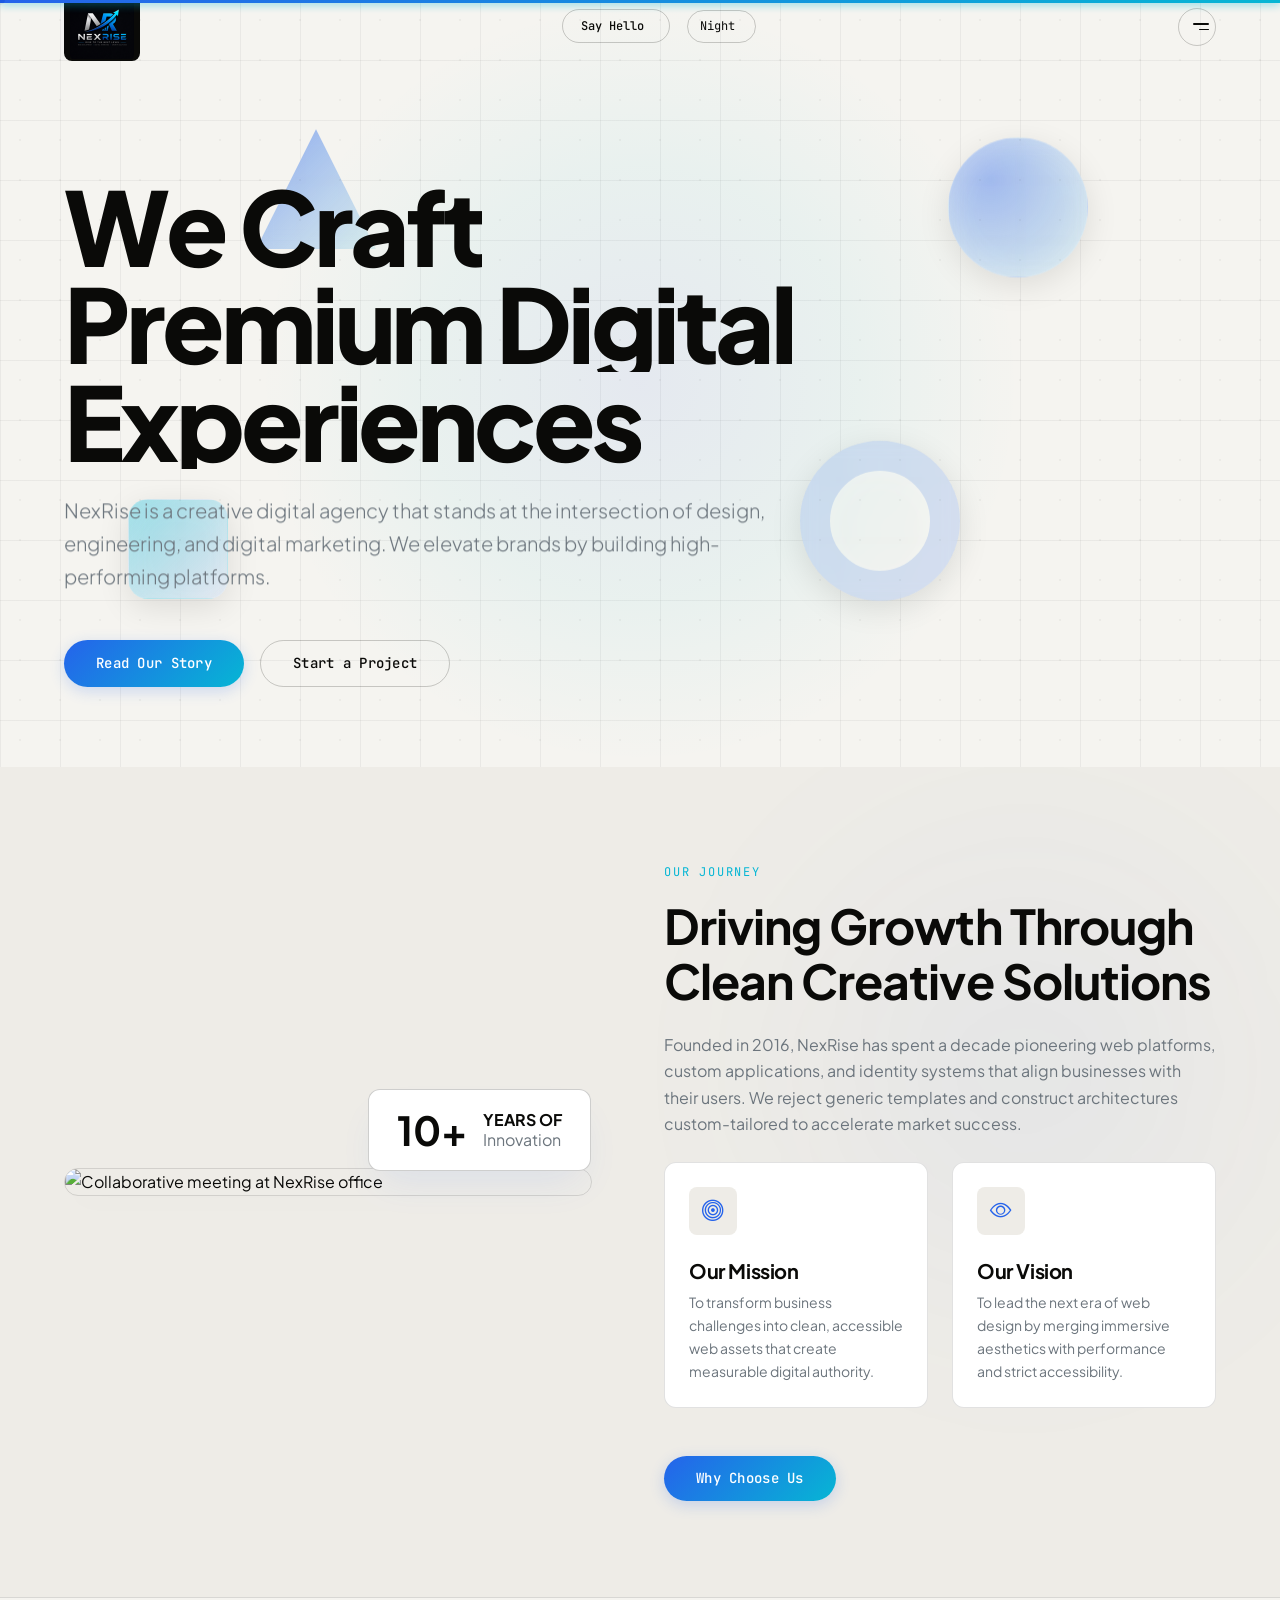
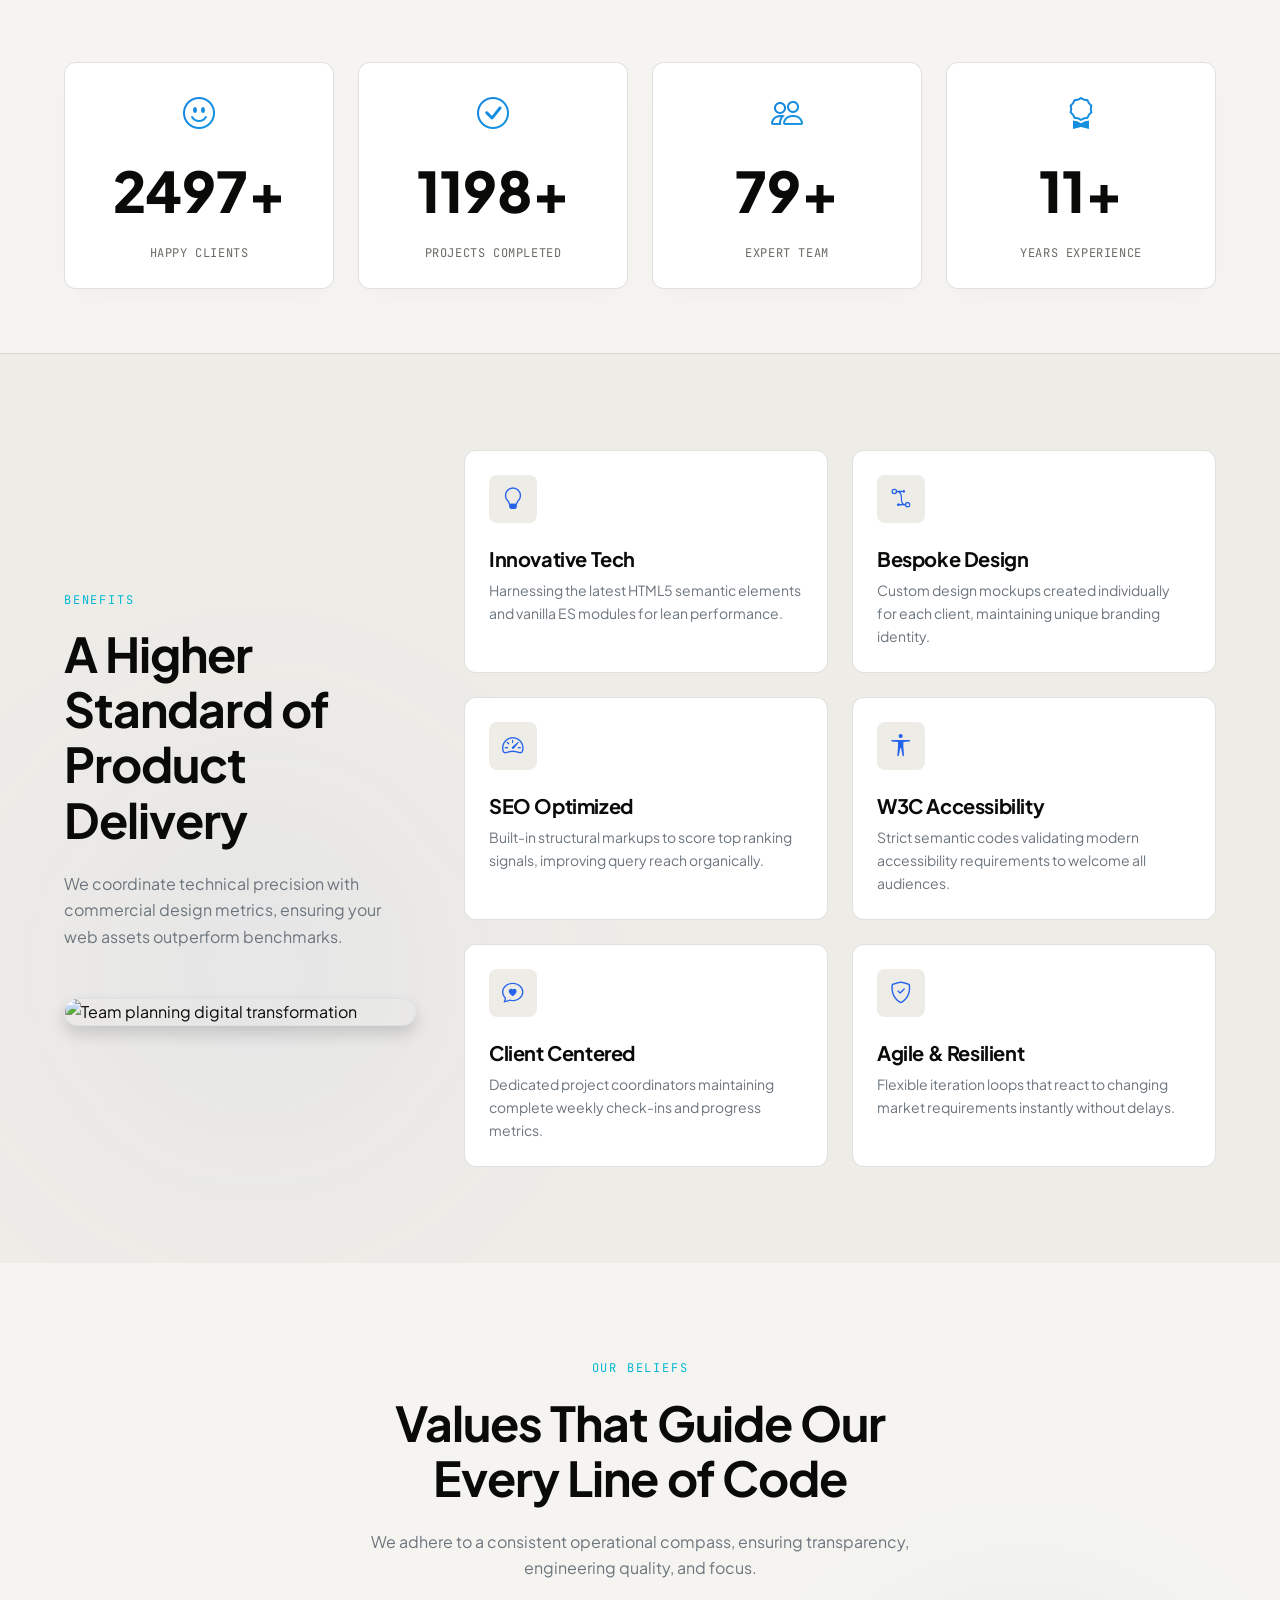
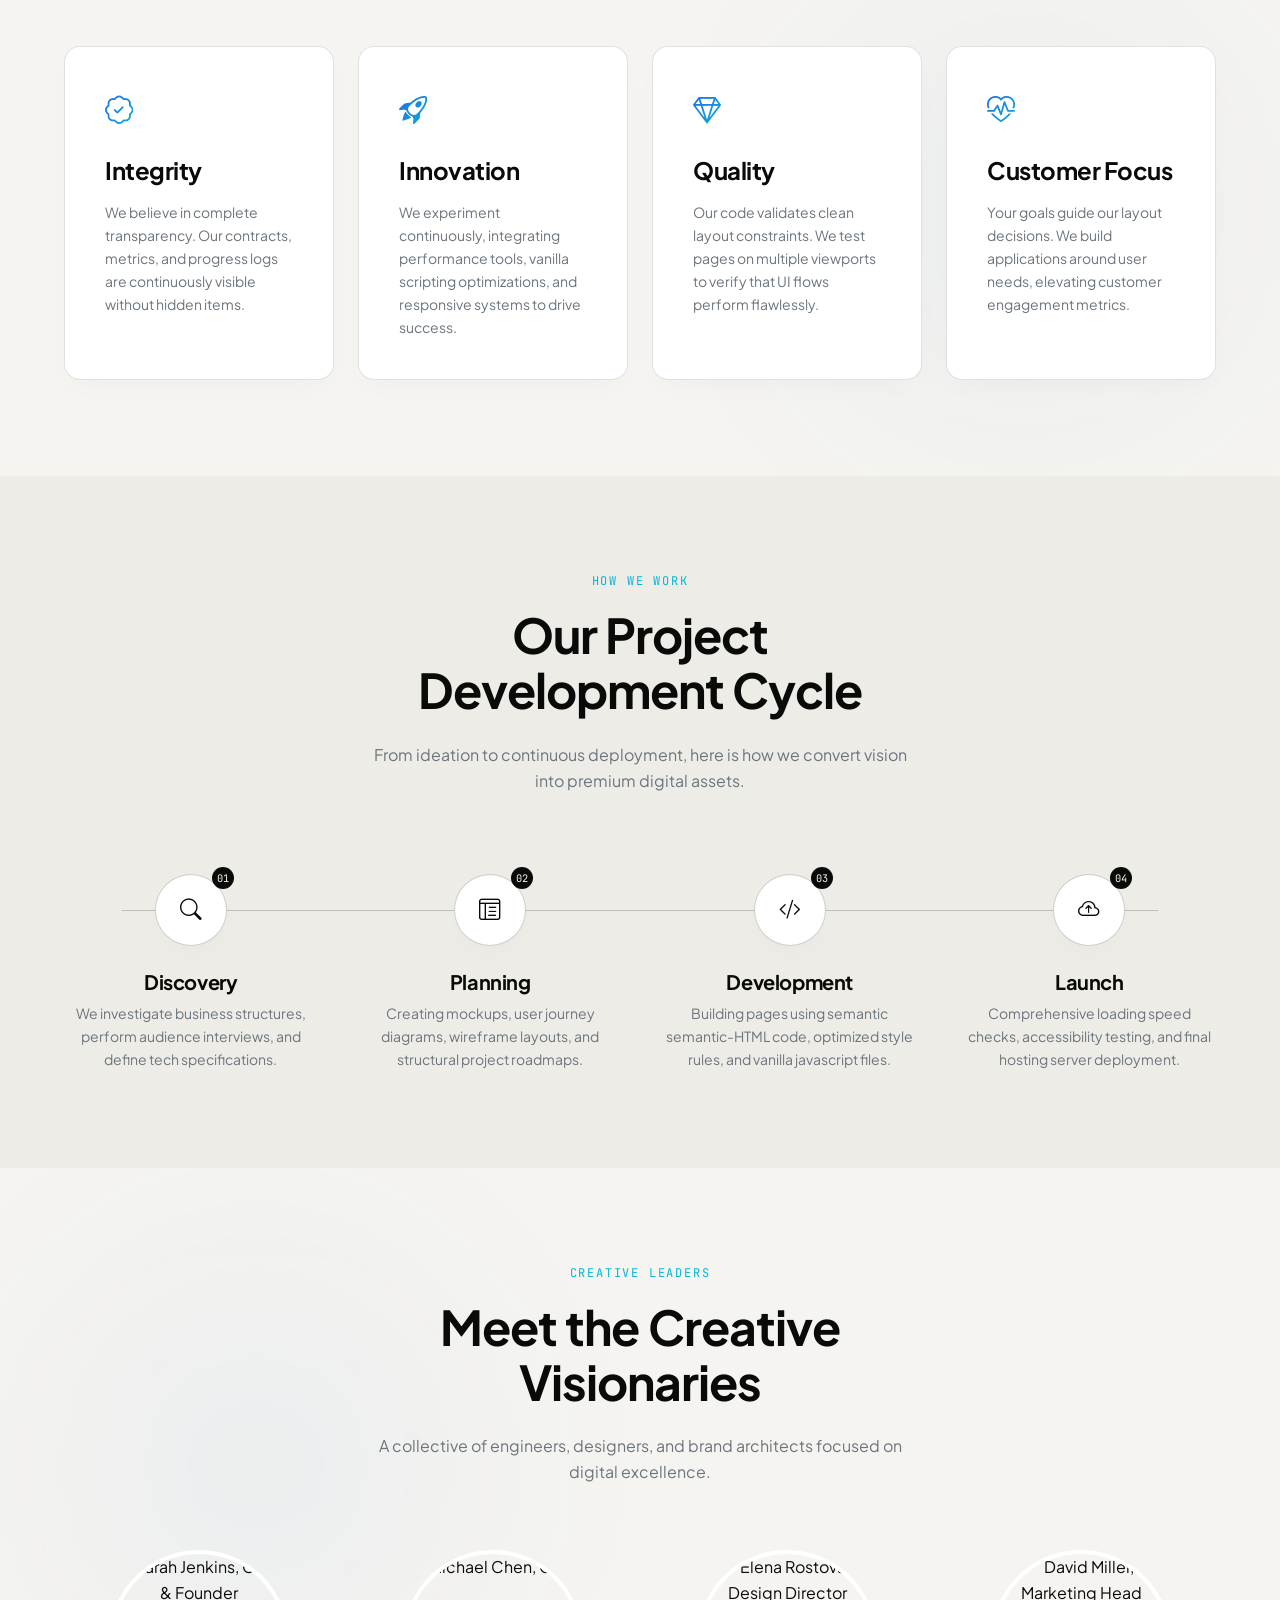
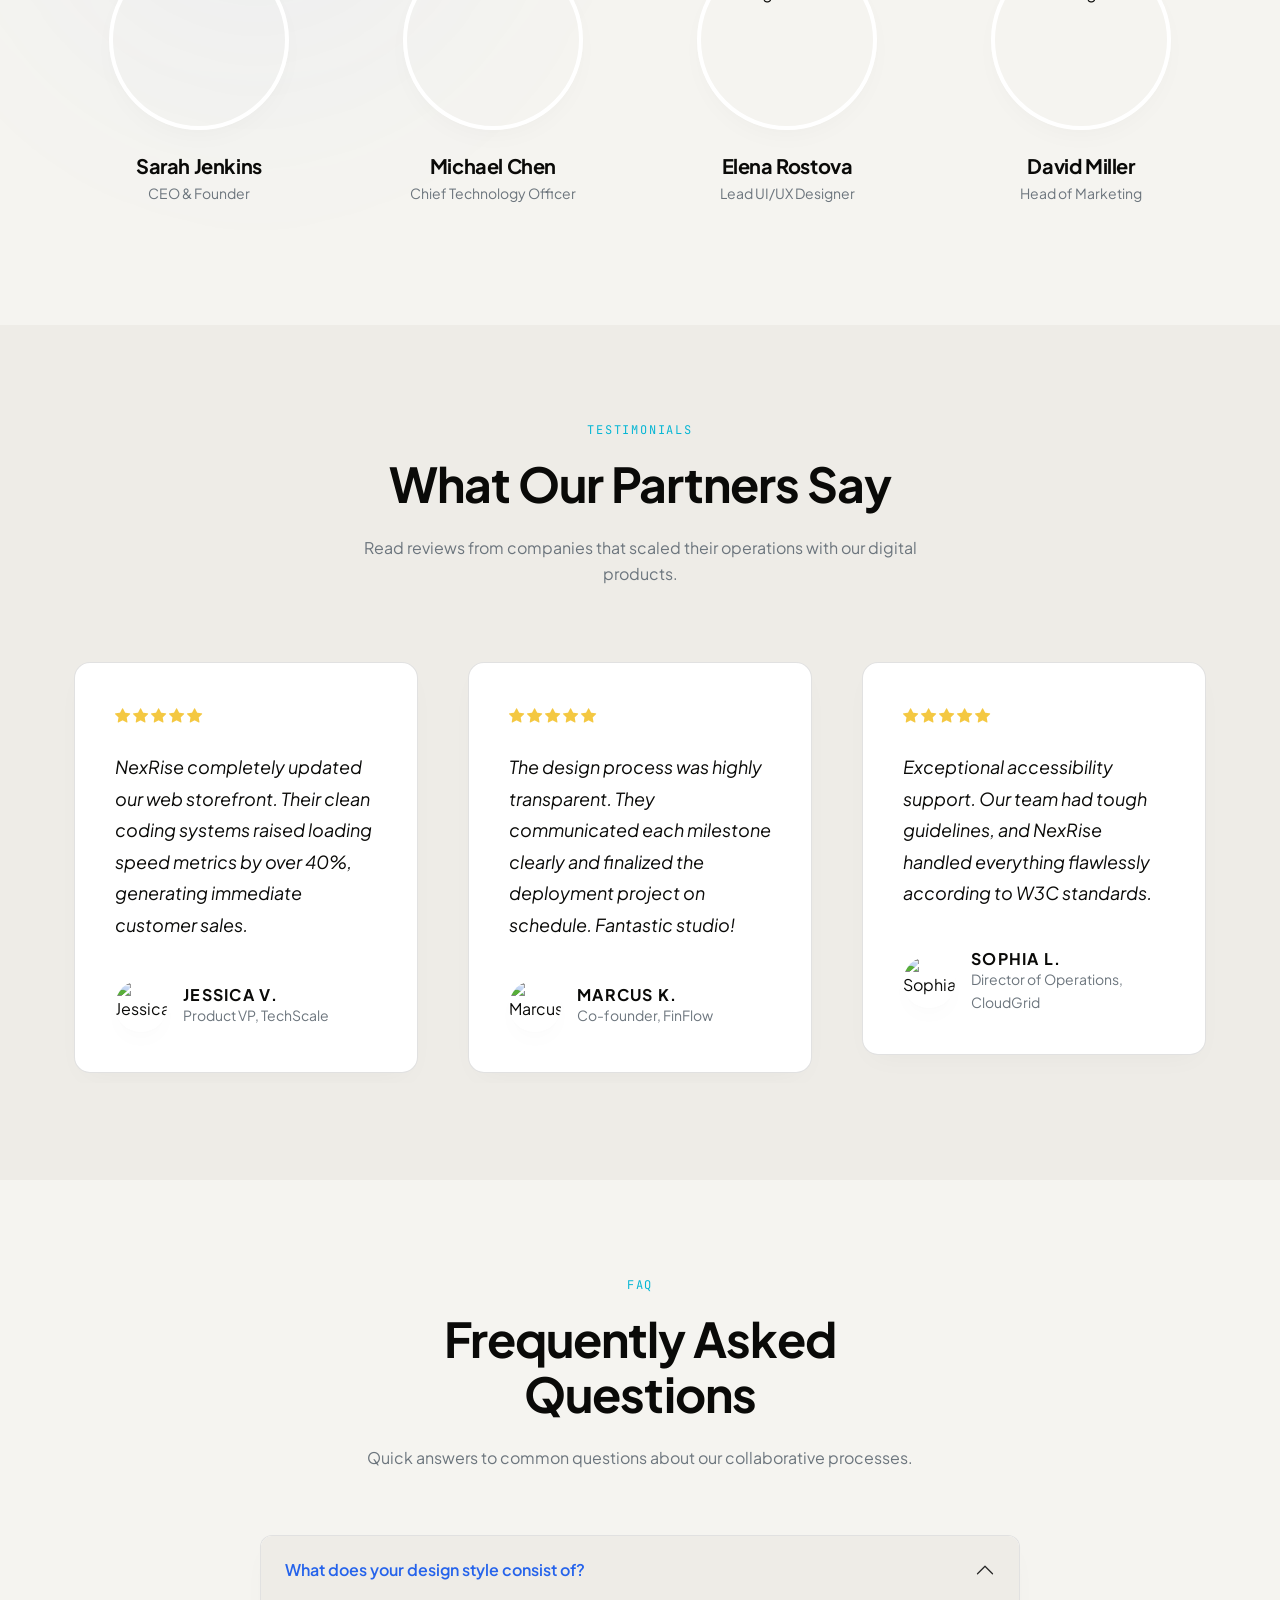
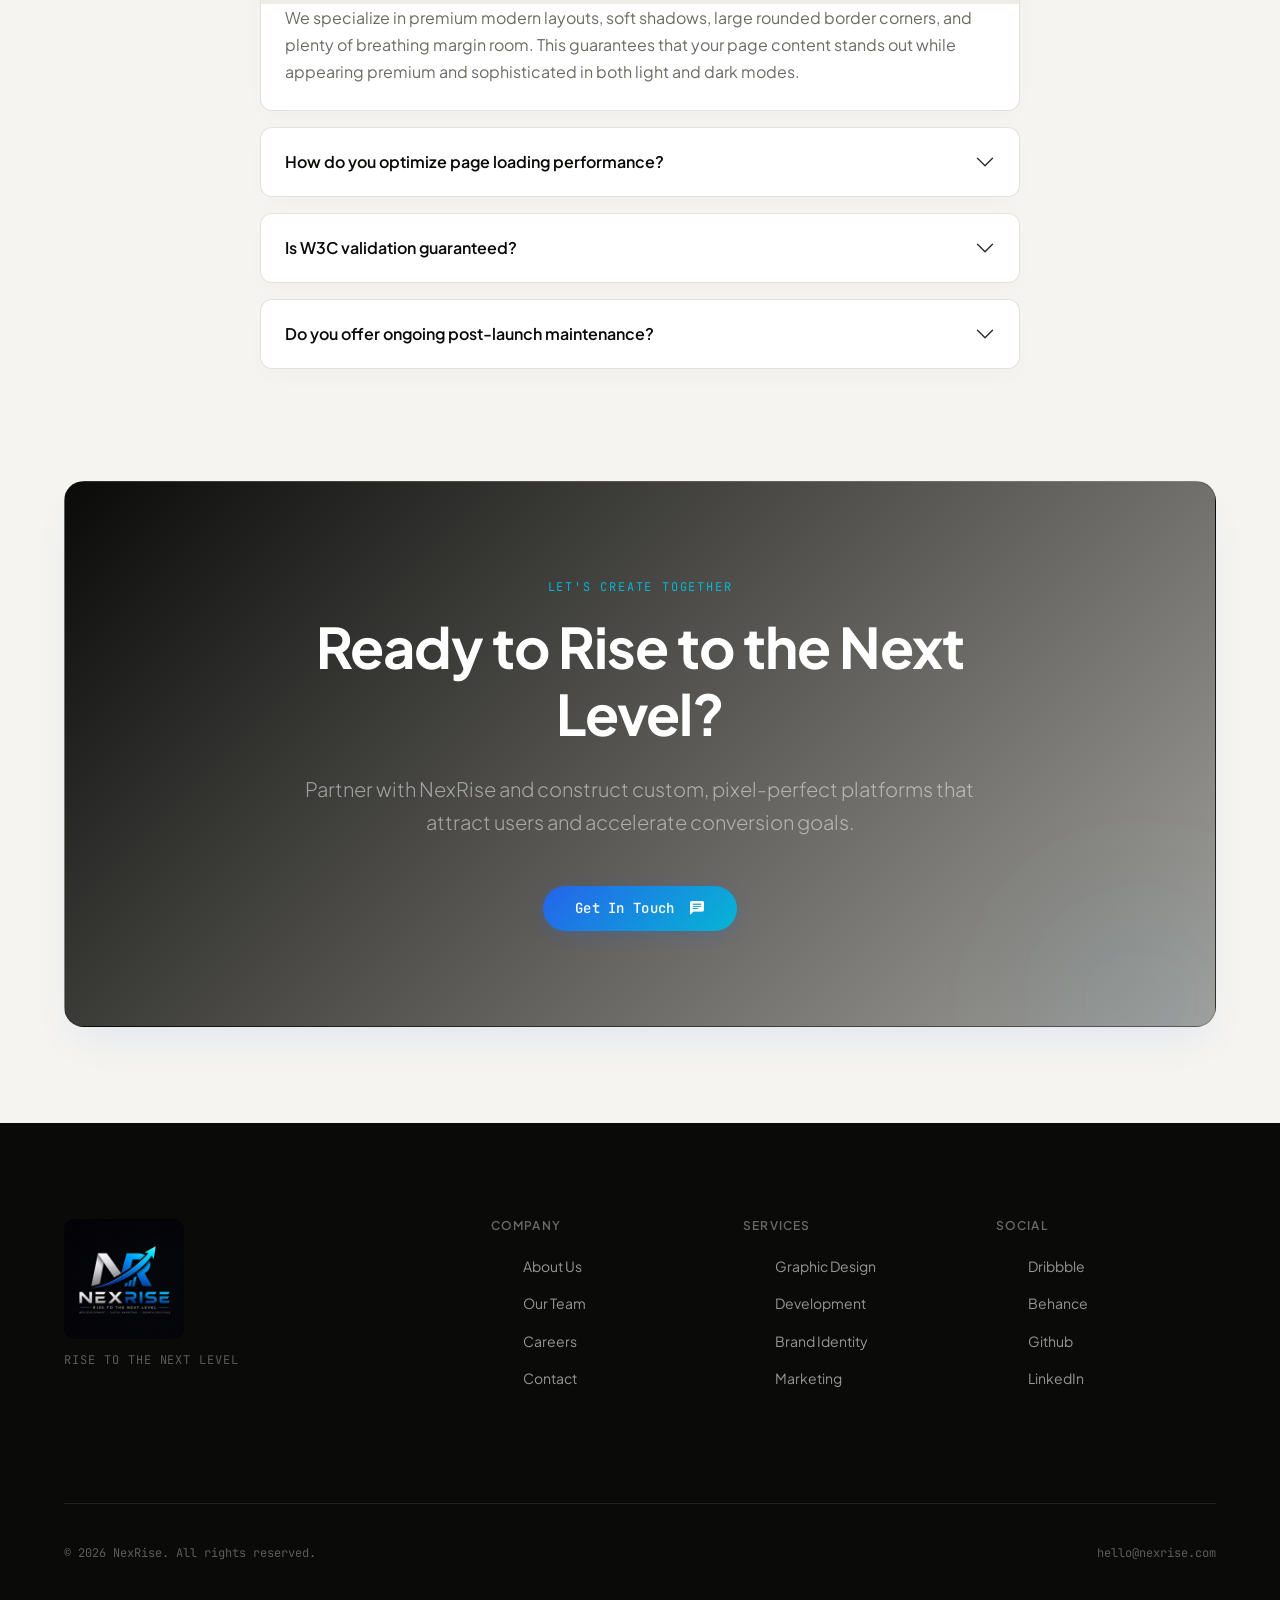
==== about.html @ f15f8eea "feat: enhance Home and About pages with premium parallax and scroll reveal animations" ====
<!DOCTYPE html>
<html lang="en" id="html-root">
<head>
  <meta charset="UTF-8" />
  <meta name="viewport" content="width=device-width, initial-scale=1.0" />
  <title>About Us — NexRise</title>
  <meta name="description" content="Discover our story, values, team members, and process of delivering premium digital agency solutions." />
  <meta name="keywords" content="digital agency, creative design, web development, about us, NexRise" />
  
  <!-- Fonts -->
  <link rel="preconnect" href="https://fonts.googleapis.com" />
  <link rel="preconnect" href="https://fonts.gstatic.com" crossorigin />
  <link href="https://fonts.googleapis.com/css2?family=Manrope:wght@300;400;500;600;700;800&family=JetBrains+Mono:wght@400;500&display=swap" rel="stylesheet" />
  
  <!-- Bootstrap 5 Grid & Accordion CSS (Bootstrap 5 Bundle) -->
  <link href="https://cdn.jsdelivr.net/npm/bootstrap@5.3.2/dist/css/bootstrap.min.css" rel="stylesheet" integrity="sha384-T3c6CoIi6uLrA9TneNEoa7RxnatzjcDSCmG1MXxSR1GAsXEV/Dwwykc2MPK8M2HN" crossorigin="anonymous">

  <!-- Icons (Phosphor Icons for Site Header/Footer, Bootstrap Icons for Sub-page elements) -->
  <link rel="stylesheet" href="https://cdn.jsdelivr.net/npm/@phosphor-icons/web@2.1.1/src/regular/style.css" />
  <link rel="stylesheet" href="https://cdn.jsdelivr.net/npm/bootstrap-icons@1.11.3/font/bootstrap-icons.min.css">

  <!-- AOS CSS -->
  <link href="https://unpkg.com/aos@2.3.1/dist/aos.css" rel="stylesheet">
  <!-- Swiper CSS -->
  <link rel="stylesheet" href="https://cdn.jsdelivr.net/npm/swiper@11/swiper-bundle.min.css">

  <!-- Main Root Stylesheet (For Header, Footer, Cursor, Navigation, Loader, Theme) -->
  <link rel="stylesheet" href="style.css?v=5" />
  <!-- About Us Custom Stylesheet (For Sub-page sections) -->
  <link rel="stylesheet" href="css/style.css" />
  <link rel="stylesheet" href="css/animations.css" />
</head>
<body data-theme="light">

  <!-- Premium Reusable Background Effects -->
  <div class="premium-bg-effects" aria-hidden="true">
    <div class="bg-glow bg-glow-1"></div>
    <div class="bg-glow bg-glow-2"></div>
    <div class="bg-grid-overlay"></div>
    <div class="bg-noise-overlay"></div>
    <div class="particles-container" id="particles-container"></div>
  </div>

  <!-- Scroll Progress Indicator -->
  <div class="scroll-progress-container">
    <div class="scroll-progress-bar" id="scroll-progress-bar"></div>
  </div>

  <!-- Custom Cursor (Exact matches index.html) -->
  <div id="cursor" class="cursor" aria-hidden="true">
    <div class="cursor__dot"></div>
    <span class="cursor__text"></span>
  </div>

  <!-- Page Loader (Exact matches index.html) -->
  <div id="page-loader" class="page-loader">
    <div class="loader__logo">
      <img src="logo.jpg" alt="NexRise" class="loader__logo-img" />
    </div>
    <div class="loader__bar"><div class="loader__progress"></div></div>
  </div>

  <!-- Header (Exact matches index.html, with logo link corrected to index.html) -->
  <header id="header" class="site-header">
    <div class="header__logo">
      <a href="index.html" class="logo-link">
        <img src="logo.jpg" alt="NexRise" class="header-logo-img" />
      </a>
    </div>
    <div class="header__controls">
      <a href="#contact-footer" class="btn btn-outline header__cta magnetic-btn">
        <span>Say Hello</span>
        <i class="ph ph-arrow-up-right"></i>
      </a>
      <button id="theme-toggle" class="theme-toggle" aria-label="Toggle dark mode" aria-pressed="false">
        <span class="theme-toggle__label">Night</span>
        <span class="theme-toggle__icon">
          <i class="ph ph-moon-stars"></i>
        </span>
      </button>
    </div>
    <button id="menu-toggle" class="hamburger" aria-label="Menu" aria-expanded="false">
      <span class="hamburger__line"></span>
      <span class="hamburger__line"></span>
    </button>
  </header>

  <!-- Full Screen Navigation -->
 <nav id="fullscreen-nav" class="fullscreen-nav" aria-hidden="true">
    <div class="nav-backdrop"></div>
    <div class="nav-overlay">
      <!-- Circular Close Button -->
      <button class="nav-close-btn" aria-label="Close menu"><i class="ph ph-x"></i></button>

      <div class="nav-content">
        <!-- Left column (70% width) -->
        <div class="nav-left">
          <div class="nav-left-header">
            <p class="nav-left-tagline">🚀 Rise to the Next Level</p>
            <p class="nav-left-services">Web Development | Digital Marketing | Growth Solutions</p>
          </div>
          
          <ul class="nav-menu" id="main-nav">
            <!-- Row 1: Home (Active Highlighted) -->
            <li class="nav-item nav-item--active">
              <a href="index.html" class="nav-item__header">
                <span class="nav-item__num">/ 01</span>
                <span class="nav-item__label">Home</span>
                <div class="nav-item__arrow"><i class="ph ph-arrow-right"></i></div>
              </a>
            </li>
            
            <!-- Row 2: About Us -->
            <li class="nav-item nav-item--link">
              <a href="about.html" class="nav-item__header">
                <span class="nav-item__num">/ 02</span>
                <span class="nav-item__label">About Us</span>
                <div class="nav-item__arrow"><i class="ph ph-arrow-right"></i></div>
              </a>
            </li>
            
            <!-- Row 3: Pages -->
            <!-- <li class="nav-item">
              <div class="nav-item__header">
                <span class="nav-item__num">/ 03</span>
                <span class="nav-item__label">Pages</span>
                <div class="nav-item__arrow"><i class="ph ph-arrow-right"></i></div>
              </div>
              <ul class="nav-submenu">
                <li><a href="about.html">About Us</a></li>
                <li><a href="#">Services</a></li>
                <li><a href="#">Our Team</a></li>
                <li><a href="#">Pricing</a></li>
                <li><a href="#">FAQ</a></li>
              </ul>
            </li> -->
             <li class="nav-item nav-item--link">
              <a href="services.html" class="nav-item__header">
                <span class="nav-item__num">/ 03</span>
                <span class="nav-item__label">Services</span>
                <div class="nav-item__arrow"><i class="ph ph-arrow-right"></i></div>
              </a>
            </li>
            <!-- Row 4: Insights -->
            <li class="nav-item">
              <div class="nav-item__header">
                <span class="nav-item__num">/ 04</span>
                <span class="nav-item__label">Insights</span>
                <div class="nav-item__arrow"><i class="ph ph-arrow-right"></i></div>
              </div>
              <ul class="nav-submenu">
                <li><a href="#">Blog Standard</a></li>
                <li><a href="#">Blog Creative</a></li>
                <li><a href="#">Single Post</a></li>
              </ul>
            </li>

            <!-- Row 5: Services -->
            <li class="nav-item nav-item--link">
              <a href="services.html" class="nav-item__header">
                <span class="nav-item__num">/ 05</span>
                <span class="nav-item__label">Services</span>
                <div class="nav-item__arrow"><i class="ph ph-arrow-right"></i></div>
              </a>
            </li>

            <!-- Row 6: Portfolio -->
            <li class="nav-item nav-item--link">
              <a href="#works" class="nav-item__header">
                <span class="nav-item__num">/ 06</span>
                <span class="nav-item__label">Portfolio</span>
                <div class="nav-item__arrow"><i class="ph ph-arrow-right"></i></div>
              </a>
            </li>

            <!-- Row 7: Contact -->
            <li class="nav-item nav-item--link">
              <a href="#contact" class="nav-item__header">
                <span class="nav-item__num">/ 07</span>
                <span class="nav-item__label">Contact</span>
                <div class="nav-item__arrow"><i class="ph ph-arrow-right"></i></div>
              </a>
            </li>
          </ul>
        </div>

        <!-- Right column (30% width) -->
        <div class="nav-right">
          <!-- Contact Card Premium -->
          <div class="contact-card-premium">
            <div class="contact-card-row">
              <div class="contact-card-icon"><i class="ph ph-envelope"></i></div>
              <div class="contact-card-info">
                <a href="mailto:hello@nexrise.com" class="contact-card-link">hello@nexrise.com</a>
                <p class="contact-card-sub">We reply within 24 hours</p>
              </div>
            </div>
            <div class="contact-card-row">
              <div class="contact-card-icon"><i class="ph ph-phone"></i></div>
              <div class="contact-card-info">
                <a href="tel:+12127089400" class="contact-card-link">+1 212-708-9400</a>
                <p class="contact-card-sub">Mon - Fri: 9AM - 6PM</p>
              </div>
            </div>
            <div class="contact-card-row">
              <div class="contact-card-icon"><i class="ph ph-map-pin"></i></div>
              <div class="contact-card-info">
                <span class="contact-card-text">11 West 53 Street,<br>New York, NY 10019<br>United States</span>
              </div>
            </div>
          </div>



          <!-- Follow Us icon row -->
          <div class="follow-us-section">
            <p class="follow-us-title">Follow Us</p>
            <div class="follow-us-icons">
              <a href="#" target="_blank" class="follow-icon" aria-label="Twitter"><i class="ph ph-twitter-logo"></i></a>
              <a href="#" target="_blank" class="follow-icon" aria-label="LinkedIn"><i class="ph ph-linkedin-logo"></i></a>
              <a href="#" target="_blank" class="follow-icon" aria-label="Instagram"><i class="ph ph-instagram-logo"></i></a>
              <a href="#" target="_blank" class="follow-icon" aria-label="Facebook"><i class="ph ph-facebook-logo"></i></a>
            </div>
          </div>

          <!-- Footer note -->
          <div class="nav-right-footer">
            <p>Made with <span>❤️</span> by <a href="index.html">NexRise</a></p>
          </div>
        </div>

      </div>
    </div>
  </nav>

  <main>
    <!-- Section 1: Hero Banner (Uses exact background design, patterns, glows, and 3D shapes from Home Page) -->
    <section class="hero-section" id="hero" style="min-height: 80vh;">
      <div class="hero__background">
        <div class="hero__bg-grid"></div>
        <div class="hero__glow"></div>
        
        <!-- Floating 3D Shapes (Same elements and classes as Home Page) -->
        <div class="shape-3d shape-sphere" data-speed="0.2"></div>
        <div class="shape-3d shape-torus" data-speed="-0.15"></div>
        <div class="shape-3d shape-cube" data-speed="0.3"></div>
        <div class="shape-3d shape-pyramid" data-speed="-0.25"></div>
      </div>

      <!-- Hero Content Container -->
      <div class="container position-relative" style="z-index: 3; padding-top: calc(var(--header-h) + 5rem); padding-bottom: 5rem;">
        <div class="row">
          <div class="col-lg-8 text-start">
            <!-- Breadcrumbs -->
            <nav aria-label="breadcrumb" class="about-breadcrumb premium-reveal">
              <ol class="about-breadcrumb-list">
                <li><a href="index.html">Home</a></li>
                <li class="active">About Us</li>
              </ol>
            </nav>
            <!-- Large Headings with scroll reveal -->
            <h1 class="hero__title mb-4 reveal-text" id="hero-title">
              We Craft Premium<br>
              <span class="hero__title-accent">Digital Experiences</span>
            </h1>
            <p class="lead mb-5 fs-5 text-secondary premium-reveal delay-1">
              NexRise is a creative digital agency that stands at the intersection of design, engineering, and digital marketing. We elevate brands by building high-performing platforms.
            </p>
            <div class="d-flex flex-wrap gap-3 premium-reveal delay-2">
              <a href="#story" class="about-btn about-btn-primary magnetic-btn">Read Our Story</a>
              <a href="#cta" class="about-btn about-btn-outline magnetic-btn">Start a Project</a>
            </div>
          </div>
        </div>
      </div>
    </section>

    <!-- Section 2: Company Story (Alternating BG - Accent) -->
    <section id="story" class="about-page-section about-page-section-accent" aria-label="Company Story">
      <!-- Background Orb decoration from home page style -->
      <div class="section-bg-wrapper">
        <div class="section-bg-orb" style="top: -10%; right: -10%;"></div>
      </div>
      
      <div class="container" style="position: relative; z-index: 1;">
        <div class="row align-items-center g-5">
          <!-- Image Column -->
          <div class="col-lg-6">
            <div class="story-badge-wrap pe-lg-4 premium-reveal">
              <img src="https://images.unsplash.com/photo-1522071820081-009f0129c71c?auto=format&fit=crop&w=800&q=80" alt="Collaborative meeting at NexRise office" class="story-badge-image">
              <div class="story-badge-xp d-flex align-items-center gap-3">
                <span class="fs-1 fw-bold text-gradient lh-1">10+</span>
                <div class="lh-sm">
                  <span class="d-block fw-bold text-uppercase fs-xs">Years Of</span>
                  <span class="d-block text-secondary fs-xs">Innovation</span>
                </div>
              </div>
            </div>
          </div>
          <!-- Text Column -->
          <div class="col-lg-6">
            <span class="about-subtitle">Our Journey</span>
            <h2 class="about-title display-5 premium-reveal">Driving Growth Through Clean Creative Solutions</h2>
            <p class="text-secondary mb-4 premium-reveal delay-1">
              Founded in 2016, NexRise has spent a decade pioneering web platforms, custom applications, and identity systems that align businesses with their users. We reject generic templates and construct architectures custom-tailored to accelerate market success.
            </p>
            
            <div class="row g-4 mb-5 premium-reveal delay-2">
              <div class="col-sm-6">
                <div class="value-tab-card">
                  <div class="features-grid-icon"><i class="bi bi-bullseye"></i></div>
                  <h3 class="h5 fw-bold mb-2">Our Mission</h3>
                  <p class="small text-secondary mb-0">To transform business challenges into clean, accessible web assets that create measurable digital authority.</p>
                </div>
              </div>
              <div class="col-sm-6">
                <div class="value-tab-card">
                  <div class="features-grid-icon"><i class="bi bi-eye"></i></div>
                  <h3 class="h5 fw-bold mb-2">Our Vision</h3>
                  <p class="small text-secondary mb-0">To lead the next era of web design by merging immersive aesthetics with performance and strict accessibility.</p>
                </div>
              </div>
            </div>

            <div class="premium-reveal delay-2">
              <a href="#why-choose-us" class="about-btn about-btn-primary magnetic-btn">Why Choose Us</a>
            </div>
          </div>
        </div>
      </div>
    </section>

    <!-- Section 3: Statistics Section (Alternating BG - Light) -->
    <section id="statistics" class="stats-about-section about-page-section-light" aria-label="Success Statistics">
      <div class="container">
        <div class="row g-4">
          <!-- Stat 1 -->
          <div class="col-6 col-lg-3">
            <div class="stat-about-card premium-reveal">
              <div class="gradient-text fs-2 mb-2"><i class="bi bi-emoji-smile"></i></div>
              <div class="stat-about-number text-gradient">
                <span class="counter" data-target="2500">0</span><span>+</span>
              </div>
              <p class="stat-about-label">Happy Clients</p>
            </div>
          </div>
          <!-- Stat 2 -->
          <div class="col-6 col-lg-3">
            <div class="stat-about-card premium-reveal delay-1">
              <div class="gradient-text fs-2 mb-2"><i class="bi bi-check-circle"></i></div>
              <div class="stat-about-number text-gradient">
                <span class="counter" data-target="1200">0</span><span>+</span>
              </div>
              <p class="stat-about-label">Projects Completed</p>
            </div>
          </div>
          <!-- Stat 3 -->
          <div class="col-6 col-lg-3">
            <div class="stat-about-card premium-reveal delay-2">
              <div class="gradient-text fs-2 mb-2"><i class="bi bi-people"></i></div>
              <div class="stat-about-number text-gradient">
                <span class="counter" data-target="80">0</span><span>+</span>
              </div>
              <p class="stat-about-label">Expert Team</p>
            </div>
          </div>
          <!-- Stat 4 -->
          <div class="col-6 col-lg-3">
            <div class="stat-about-card premium-reveal delay-3">
              <div class="gradient-text fs-2 mb-2"><i class="bi bi-award"></i></div>
              <div class="stat-about-number text-gradient">
                <span class="counter" data-target="12">0</span><span>+</span>
              </div>
              <p class="stat-about-label">Years Experience</p>
            </div>
          </div>
        </div>
      </div>
    </section>

    <!-- Section 4: Why Choose Us (Alternating BG - Accent) -->
    <section id="why-choose-us" class="about-page-section about-page-section-accent" aria-label="Benefits of partnering with us">
      <!-- Background Orb decoration from home page style -->
      <div class="section-bg-wrapper">
        <div class="section-bg-orb" style="bottom: -10%; left: -10%;"></div>
      </div>

      <div class="container" style="position: relative; z-index: 1;">
        <div class="row align-items-center g-5">
          <!-- Left side Content -->
          <div class="col-lg-5 col-xl-4">
            <span class="about-subtitle">Benefits</span>
            <h2 class="about-title display-5 premium-reveal">A Higher Standard of Product Delivery</h2>
            <p class="text-secondary mb-5 premium-reveal delay-1">
              We coordinate technical precision with commercial design metrics, ensuring your web assets outperform benchmarks.
            </p>
            <div class="premium-reveal delay-2">
              <img src="https://images.unsplash.com/photo-1552664730-d307ca884978?auto=format&fit=crop&w=800&q=80" alt="Team planning digital transformation" class="img-fluid rounded-4 border border-1 border-white-50 shadow">
            </div>
          </div>
          <!-- Right side 6 cards grid -->
          <div class="col-lg-7 col-xl-8">
            <div class="row g-4">
              <!-- Card 1 -->
              <div class="col-md-6">
                <div class="features-grid-card premium-reveal">
                  <div class="features-grid-icon"><i class="bi bi-lightbulb"></i></div>
                  <h3 class="h5 fw-bold mb-2">Innovative Tech</h3>
                  <p class="small text-secondary mb-0">Harnessing the latest HTML5 semantic elements and vanilla ES modules for lean performance.</p>
                </div>
              </div>
              <!-- Card 2 -->
              <div class="col-md-6">
                <div class="features-grid-card premium-reveal delay-1">
                  <div class="features-grid-icon"><i class="bi bi-bezier2"></i></div>
                  <h3 class="h5 fw-bold mb-2">Bespoke Design</h3>
                  <p class="small text-secondary mb-0">Custom design mockups created individually for each client, maintaining unique branding identity.</p>
                </div>
              </div>
              <!-- Card 3 -->
              <div class="col-md-6">
                <div class="features-grid-card premium-reveal">
                  <div class="features-grid-icon"><i class="bi bi-speedometer2"></i></div>
                  <h3 class="h5 fw-bold mb-2">SEO Optimized</h3>
                  <p class="small text-secondary mb-0">Built-in structural markups to score top ranking signals, improving query reach organically.</p>
                </div>
              </div>
              <!-- Card 4 -->
              <div class="col-md-6">
                <div class="features-grid-card premium-reveal delay-1">
                  <div class="features-grid-icon"><i class="bi bi-universal-access"></i></div>
                  <h3 class="h5 fw-bold mb-2">W3C Accessibility</h3>
                  <p class="small text-secondary mb-0">Strict semantic codes validating modern accessibility requirements to welcome all audiences.</p>
                </div>
              </div>
              <!-- Card 5 -->
              <div class="col-md-6">
                <div class="features-grid-card premium-reveal">
                  <div class="features-grid-icon"><i class="bi bi-chat-heart"></i></div>
                  <h3 class="h5 fw-bold mb-2">Client Centered</h3>
                  <p class="small text-secondary mb-0">Dedicated project coordinators maintaining complete weekly check-ins and progress metrics.</p>
                </div>
              </div>
              <!-- Card 6 -->
              <div class="col-md-6">
                <div class="features-grid-card premium-reveal delay-1">
                  <div class="features-grid-icon"><i class="bi bi-shield-check"></i></div>
                  <h3 class="h5 fw-bold mb-2">Agile & Resilient</h3>
                  <p class="small text-secondary mb-0">Flexible iteration loops that react to changing market requirements instantly without delays.</p>
                </div>
              </div>
            </div>
          </div>
        </div>
      </div>
    </section>

    <!-- Section 5: Company Values (Alternating BG - Light) -->
    <section id="values" class="about-page-section about-page-section-light" aria-label="Core Values">
      <!-- Background Orb decoration from home page style -->
      <div class="section-bg-wrapper">
        <div class="section-bg-orb" style="top: 20%; right: -10%;"></div>
      </div>

      <div class="container" style="position: relative; z-index: 1;">
        <!-- Section Header -->
        <div class="row justify-content-center text-center mb-5">
          <div class="col-lg-6">
            <span class="about-subtitle">Our Beliefs</span>
            <h2 class="about-title display-5 premium-reveal">Values That Guide Our Every Line of Code</h2>
            <p class="text-secondary mt-3 premium-reveal delay-1">We adhere to a consistent operational compass, ensuring transparency, engineering quality, and focus.</p>
          </div>
        </div>

        <div class="row g-4">
          <!-- Card 1: Integrity -->
          <div class="col-md-6 col-lg-3">
            <div class="values-card premium-reveal">
              <div class="values-icon"><i class="bi bi-patch-check"></i></div>
              <h3 class="h4 fw-bold mb-3">Integrity</h3>
              <p class="text-secondary small mb-0">
                We believe in complete transparency. Our contracts, metrics, and progress logs are continuously visible without hidden items.
              </p>
            </div>
          </div>
          <!-- Card 2: Innovation -->
          <div class="col-md-6 col-lg-3">
            <div class="values-card premium-reveal delay-1">
              <div class="values-icon"><i class="bi bi-rocket-takeoff"></i></div>
              <h3 class="h4 fw-bold mb-3">Innovation</h3>
              <p class="text-secondary small mb-0">
                We experiment continuously, integrating performance tools, vanilla scripting optimizations, and responsive systems to drive success.
              </p>
            </div>
          </div>
          <!-- Card 3: Quality -->
          <div class="col-md-6 col-lg-3">
            <div class="values-card premium-reveal delay-2">
              <div class="values-icon"><i class="bi bi-gem"></i></div>
              <h3 class="h4 fw-bold mb-3">Quality</h3>
              <p class="text-secondary small mb-0">
                Our code validates clean layout constraints. We test pages on multiple viewports to verify that UI flows perform flawlessly.
              </p>
            </div>
          </div>
          <!-- Card 4: Customer Focus -->
          <div class="col-md-6 col-lg-3">
            <div class="values-card premium-reveal delay-3">
              <div class="values-icon"><i class="bi bi-heart-pulse"></i></div>
              <h3 class="h4 fw-bold mb-3">Customer Focus</h3>
              <p class="text-secondary small mb-0">
                Your goals guide our layout decisions. We build applications around user needs, elevating customer engagement metrics.
              </p>
            </div>
          </div>
        </div>
      </div>
    </section>

    <!-- Section 6: Our Process (Alternating BG - Accent) -->
    <section id="process" class="about-page-section about-page-section-accent" aria-label="Development Process">
      <div class="container">
        <!-- Section Header -->
        <div class="row justify-content-center text-center mb-5">
          <div class="col-lg-6">
            <span class="about-subtitle">How We Work</span>
            <h2 class="about-title display-5 premium-reveal">Our Project Development Cycle</h2>
            <p class="text-secondary mt-3 premium-reveal delay-1">From ideation to continuous deployment, here is how we convert vision into premium digital assets.</p>
          </div>
        </div>

        <!-- Horizontal Timeline -->
        <div class="about-timeline premium-reveal delay-2">
          <!-- Step 1 -->
          <div class="about-timeline-step">
            <div class="about-timeline-circle">
              <i class="bi bi-search"></i>
              <span class="about-timeline-num">01</span>
            </div>
            <h3 class="h5 fw-bold mb-2">Discovery</h3>
            <p class="small text-secondary mb-0">We investigate business structures, perform audience interviews, and define tech specifications.</p>
          </div>
          <!-- Step 2 -->
          <div class="about-timeline-step">
            <div class="about-timeline-circle">
              <i class="bi bi-layout-text-window-reverse"></i>
              <span class="about-timeline-num">02</span>
            </div>
            <h3 class="h5 fw-bold mb-2">Planning</h3>
            <p class="small text-secondary mb-0">Creating mockups, user journey diagrams, wireframe layouts, and structural project roadmaps.</p>
          </div>
          <!-- Step 3 -->
          <div class="about-timeline-step">
            <div class="about-timeline-circle">
              <i class="bi bi-code-slash"></i>
              <span class="about-timeline-num">03</span>
            </div>
            <h3 class="h5 fw-bold mb-2">Development</h3>
            <p class="small text-secondary mb-0">Building pages using semantic semantic-HTML code, optimized style rules, and vanilla javascript files.</p>
          </div>
          <!-- Step 4 -->
          <div class="about-timeline-step">
            <div class="about-timeline-circle">
              <i class="bi bi-cloud-arrow-up"></i>
              <span class="about-timeline-num">04</span>
            </div>
            <h3 class="h5 fw-bold mb-2">Launch</h3>
            <p class="small text-secondary mb-0">Comprehensive loading speed checks, accessibility testing, and final hosting server deployment.</p>
          </div>
        </div>
      </div>
    </section>

    <!-- Section 7: Team Section (Alternating BG - Light) -->
    <section id="team" class="about-page-section about-page-section-light" aria-label="Our Team">
      <!-- Background Orb decoration from home page style -->
      <div class="section-bg-wrapper">
        <div class="section-bg-orb" style="bottom: 10%; left: -10%;"></div>
      </div>

      <div class="container" style="position: relative; z-index: 1;">
        <!-- Section Header -->
        <div class="row justify-content-center text-center mb-5">
          <div class="col-lg-6">
            <span class="about-subtitle">Creative Leaders</span>
            <h2 class="about-title display-5 premium-reveal">Meet the Creative Visionaries</h2>
            <p class="text-secondary mt-3 premium-reveal delay-1">A collective of engineers, designers, and brand architects focused on digital excellence.</p>
          </div>
        </div>

        <div class="row g-4">
          <!-- Member 1 -->
          <div class="col-sm-6 col-lg-3">
            <div class="team-grid-card premium-reveal">
              <div class="team-avatar-box">
                <img src="https://images.unsplash.com/photo-1573496359142-b8d87734a5a2?auto=format&fit=crop&w=400&h=400&q=80" alt="Sarah Jenkins, CEO & Founder" class="team-avatar-img">
                <div class="team-avatar-overlay">
                  <div class="team-social-links">
                    <a href="https://linkedin.com" target="_blank" aria-label="Sarah Jenkins Linkedin" class="team-social-btn"><i class="bi bi-linkedin"></i></a>
                    <a href="https://twitter.com" target="_blank" aria-label="Sarah Jenkins Twitter" class="team-social-btn"><i class="bi bi-twitter-x"></i></a>
                  </div>
                </div>
              </div>
              <h3 class="h5 fw-bold mb-1">Sarah Jenkins</h3>
              <p class="small text-secondary uppercase font-mono tracking-wider">CEO & Founder</p>
            </div>
          </div>
          <!-- Member 2 -->
          <div class="col-sm-6 col-lg-3">
            <div class="team-grid-card premium-reveal delay-1">
              <div class="team-avatar-box">
                <img src="https://images.unsplash.com/photo-1519085360753-af0119f7cbe7?auto=format&fit=crop&w=400&h=400&q=80" alt="Michael Chen, CTO" class="team-avatar-img">
                <div class="team-avatar-overlay">
                  <div class="team-social-links">
                    <a href="https://linkedin.com" target="_blank" aria-label="Michael Chen Linkedin" class="team-social-btn"><i class="bi bi-linkedin"></i></a>
                    <a href="https://github.com" target="_blank" aria-label="Michael Chen Github" class="team-social-btn"><i class="bi bi-github"></i></a>
                  </div>
                </div>
              </div>
              <h3 class="h5 fw-bold mb-1">Michael Chen</h3>
              <p class="small text-secondary uppercase font-mono tracking-wider">Chief Technology Officer</p>
            </div>
          </div>
          <!-- Member 3 -->
          <div class="col-sm-6 col-lg-3">
            <div class="team-grid-card premium-reveal delay-2">
              <div class="team-avatar-box">
                <img src="https://images.unsplash.com/photo-1580489944761-15a19d654956?auto=format&fit=crop&w=400&h=400&q=80" alt="Elena Rostova, Design Director" class="team-avatar-img">
                <div class="team-avatar-overlay">
                  <div class="team-social-links">
                    <a href="https://linkedin.com" target="_blank" aria-label="Elena Rostova Linkedin" class="team-social-btn"><i class="bi bi-linkedin"></i></a>
                    <a href="https://dribbble.com" target="_blank" aria-label="Elena Rostova Dribbble" class="team-social-btn"><i class="bi bi-dribbble"></i></a>
                  </div>
                </div>
              </div>
              <h3 class="h5 fw-bold mb-1">Elena Rostova</h3>
              <p class="small text-secondary uppercase font-mono tracking-wider">Lead UI/UX Designer</p>
            </div>
          </div>
          <!-- Member 4 -->
          <div class="col-sm-6 col-lg-3">
            <div class="team-grid-card premium-reveal delay-3">
              <div class="team-avatar-box">
                <img src="https://images.unsplash.com/photo-1507003211169-0a1dd7228f2d?auto=format&fit=crop&w=400&h=400&q=80" alt="David Miller, Marketing Head" class="team-avatar-img">
                <div class="team-avatar-overlay">
                  <div class="team-social-links">
                    <a href="https://linkedin.com" target="_blank" aria-label="David Miller Linkedin" class="team-social-btn"><i class="bi bi-linkedin"></i></a>
                    <a href="https://instagram.com" target="_blank" aria-label="David Miller Instagram" class="team-social-btn"><i class="bi bi-instagram"></i></a>
                  </div>
                </div>
              </div>
              <h3 class="h5 fw-bold mb-1">David Miller</h3>
              <p class="small text-secondary uppercase font-mono tracking-wider">Head of Marketing</p>
            </div>
          </div>
        </div>
      </div>
    </section>

    <!-- Section 8: Testimonials (Alternating BG - Accent) -->
    <section id="testimonials" class="about-page-section about-page-section-accent" aria-label="Testimonials">
      <div class="container">
        <!-- Section Header -->
        <div class="row justify-content-center text-center mb-5">
          <div class="col-lg-6">
            <span class="about-subtitle">Testimonials</span>
            <h2 class="about-title display-5 premium-reveal">What Our Partners Say</h2>
            <p class="text-secondary mt-3 premium-reveal delay-1">Read reviews from companies that scaled their operations with our digital products.</p>
          </div>
        </div>

        <!-- Slider container -->
        <div class="swiper testimonials-slider premium-reveal delay-2">
          <div class="swiper-wrapper">
            <!-- Slide 1 -->
            <div class="swiper-slide">
              <div class="testimonials-about-card">
                <div class="rating-stars-list">
                  <i class="bi bi-star-fill"></i>
                  <i class="bi bi-star-fill"></i>
                  <i class="bi bi-star-fill"></i>
                  <i class="bi bi-star-fill"></i>
                  <i class="bi bi-star-fill"></i>
                </div>
                <p class="testimonial-about-quote">
                  NexRise completely updated our web storefront. Their clean coding systems raised loading speed metrics by over 40%, generating immediate customer sales.
                </p>
                <div class="testimonial-about-author">
                  <img src="https://images.unsplash.com/photo-1534528741775-53994a69daeb?auto=format&fit=crop&w=200&h=200&q=80" alt="Jessica V. avatar" class="testimonial-author-avatar">
                  <div>
                    <h4 class="h6 fw-bold mb-0">Jessica V.</h4>
                    <p class="small text-secondary mb-0">Product VP, TechScale</p>
                  </div>
                </div>
              </div>
            </div>
            <!-- Slide 2 -->
            <div class="swiper-slide">
              <div class="testimonials-about-card">
                <div class="rating-stars-list">
                  <i class="bi bi-star-fill"></i>
                  <i class="bi bi-star-fill"></i>
                  <i class="bi bi-star-fill"></i>
                  <i class="bi bi-star-fill"></i>
                  <i class="bi bi-star-fill"></i>
                </div>
                <p class="testimonial-about-quote">
                  The design process was highly transparent. They communicated each milestone clearly and finalized the deployment project on schedule. Fantastic studio!
                </p>
                <div class="testimonial-about-author">
                  <img src="https://images.unsplash.com/photo-1500648767791-00dcc994a43e?auto=format&fit=crop&w=200&h=200&q=80" alt="Marcus K. avatar" class="testimonial-author-avatar">
                  <div>
                    <h4 class="h6 fw-bold mb-0">Marcus K.</h4>
                    <p class="small text-secondary mb-0">Co-founder, FinFlow</p>
                  </div>
                </div>
              </div>
            </div>
            <!-- Slide 3 -->
            <div class="swiper-slide">
              <div class="testimonials-about-card">
                <div class="rating-stars-list">
                  <i class="bi bi-star-fill"></i>
                  <i class="bi bi-star-fill"></i>
                  <i class="bi bi-star-fill"></i>
                  <i class="bi bi-star-fill"></i>
                  <i class="bi bi-star-fill"></i>
                </div>
                <p class="testimonial-about-quote">
                  Exceptional accessibility support. Our team had tough guidelines, and NexRise handled everything flawlessly according to W3C standards.
                </p>
                <div class="testimonial-about-author">
                  <img src="https://images.unsplash.com/photo-1544005313-94ddf0286df2?auto=format&fit=crop&w=200&h=200&q=80" alt="Sophia L. avatar" class="testimonial-author-avatar">
                  <div>
                    <h4 class="h6 fw-bold mb-0">Sophia L.</h4>
                    <p class="small text-secondary mb-0">Director of Operations, CloudGrid</p>
                  </div>
                </div>
              </div>
            </div>
          </div>
          <!-- Swiper Pagination -->
          <div class="swiper-pagination"></div>
        </div>
      </div>
    </section>

    <!-- Section 9: FAQ Accordion (Alternating BG - Light) -->
    <section id="faq" class="about-page-section about-page-section-light" aria-label="Frequently Asked Questions">
      <div class="container">
        <!-- Section Header -->
        <div class="row justify-content-center text-center mb-5">
          <div class="col-lg-6">
            <span class="about-subtitle">FAQ</span>
            <h2 class="about-title display-5 premium-reveal">Frequently Asked Questions</h2>
            <p class="text-secondary mt-3 premium-reveal delay-1">Quick answers to common questions about our collaborative processes.</p>
          </div>
        </div>

        <div class="row justify-content-center">
          <div class="col-lg-8">
            <div class="accordion faq-about-accordion premium-reveal delay-2" id="accordionFAQ">
              <!-- FAQ Item 1 -->
              <div class="accordion-item">
                <h3 class="accordion-header">
                  <button class="accordion-button" type="button" data-bs-toggle="collapse" data-bs-target="#faq1" aria-expanded="true" aria-controls="faq1">
                    What does your design style consist of?
                  </button>
                </h3>
                <div id="faq1" class="accordion-collapse collapse show" data-bs-parent="#accordionFAQ">
                  <div class="accordion-body">
                    We specialize in premium modern layouts, soft shadows, large rounded border corners, and plenty of breathing margin room. This guarantees that your page content stands out while appearing premium and sophisticated in both light and dark modes.
                  </div>
                </div>
              </div>
              <!-- FAQ Item 2 -->
              <div class="accordion-item">
                <h3 class="accordion-header">
                  <button class="accordion-button collapsed" type="button" data-bs-toggle="collapse" data-bs-target="#faq2" aria-expanded="false" aria-controls="faq2">
                    How do you optimize page loading performance?
                  </button>
                </h3>
                <div id="faq2" class="accordion-collapse collapse" data-bs-parent="#accordionFAQ">
                  <div class="accordion-body">
                    By relying on optimized styling syntax, compressing media assets, loading fonts asynchronously, and using vanilla ES module scripts. We avoid bloated libraries to achieve high core web vital scores.
                  </div>
                </div>
              </div>
              <!-- FAQ Item 3 -->
              <div class="accordion-item">
                <h3 class="accordion-header">
                  <button class="accordion-button collapsed" type="button" data-bs-toggle="collapse" data-bs-target="#faq3" aria-expanded="false" aria-controls="faq3">
                    Is W3C validation guaranteed?
                  </button>
                </h3>
                <div id="faq3" class="accordion-collapse collapse" data-bs-parent="#accordionFAQ">
                  <div class="accordion-body">
                    Yes. All files are checked against standard W3C markup rules to ensure clean structural tags, semantic layouts, and optimal browser support.
                  </div>
                </div>
              </div>
              <!-- FAQ Item 4 -->
              <div class="accordion-item">
                <h3 class="accordion-header">
                  <button class="accordion-button collapsed" type="button" data-bs-toggle="collapse" data-bs-target="#faq4" aria-expanded="false" aria-controls="faq4">
                    Do you offer ongoing post-launch maintenance?
                  </button>
                </h3>
                <div id="faq4" class="accordion-collapse collapse" data-bs-parent="#accordionFAQ">
                  <div class="accordion-body">
                    Absolutely. We offer multiple tiers of monthly coordination contracts that include server monitoring, performance auditing, and visual layout updates.
                  </div>
                </div>
              </div>
            </div>
          </div>
        </div>
      </div>
    </section>

    <!-- Section 10: Call To Action (Alternating BG - Light) -->
    <section id="cta" class="about-page-section about-page-section-light pt-0" aria-label="Call to Action">
      <div class="container">
        <div class="cta-gradient-box premium-reveal">
          <div class="col-lg-8 mx-auto text-white">
            <span class="about-subtitle text-gradient mb-3">Let's Create Together</span>
            <h2 class="display-4 fw-bold mb-4">Ready to Rise to the Next Level?</h2>
            <p class="lead text-white-50 mb-5 fs-5">
              Partner with NexRise and construct custom, pixel-perfect platforms that attract users and accelerate conversion goals.
            </p>
            <a href="mailto:hello@nexrise.com" class="about-btn about-btn-primary magnetic-btn">
              Get In Touch <i class="bi bi-chat-left-text-fill ms-2"></i>
            </a>
          </div>
        </div>
      </div>
    </section>
  </main>

  <!-- Footer (Exact copy from index.html, with links pointing to index.html/about.html) -->
  <footer class="site-footer" id="contact-footer">
    <div class="container">
      <div class="footer__top">
        <div class="footer__brand">
          <a href="index.html" class="logo-link">
            <img src="logo.jpg" alt="NexRise" class="footer-logo-img" />
          </a>
          <p class="footer__tagline">Rise to the Next Level</p>
        </div>
        <div class="footer__nav">
          <div class="footer__nav-col">
            <h4>Company</h4>
            <ul>
              <li><a href="about.html">About Us</a></li>
              <li><a href="#">Our Team</a></li>
              <li><a href="#">Careers</a></li>
              <li><a href="#">Contact</a></li>
            </ul>
          </div>
          <div class="footer__nav-col">
            <h4>Services</h4>
            <ul>
              <li><a href="#">Graphic Design</a></li>
              <li><a href="#">Development</a></li>
              <li><a href="#">Brand Identity</a></li>
              <li><a href="#">Marketing</a></li>
            </ul>
          </div>
          <div class="footer__nav-col">
            <h4>Social</h4>
            <ul>
              <li><a href="#" target="_blank">Dribbble</a></li>
              <li><a href="#" target="_blank">Behance</a></li>
              <li><a href="#" target="_blank">Github</a></li>
              <li><a href="#" target="_blank">LinkedIn</a></li>
            </ul>
          </div>
        </div>
      </div>
      <div class="footer__bottom">
        <p>© 2026 NexRise. All rights reserved.</p>
        <p>hello@nexrise.com</p>
      </div>
    </div>
  </footer>

  <!-- Bootstrap 5 Bundle JS (Includes Popper) -->
  <script src="https://cdn.jsdelivr.net/npm/bootstrap@5.3.2/dist/js/bootstrap.bundle.min.js" integrity="sha384-C6RzsynM9kWDrMNeT87bh95OGNyZPhcTNXj1NW7RuBCsyN/o0jlpcV8Qyq46cDfL" crossorigin="anonymous"></script>

  <!-- Swiper JS -->
  <script src="https://cdn.jsdelivr.net/npm/swiper@11/swiper-bundle.min.js"></script>

  <!-- Lenis Smooth Scroll -->
  <script src="https://cdn.jsdelivr.net/npm/@studio-freight/lenis@1.0.42/dist/lenis.min.js"></script>

  <!-- GSAP & ScrollTrigger -->
  <script src="https://cdnjs.cloudflare.com/ajax/libs/gsap/3.12.5/gsap.min.js"></script>
  <script src="https://cdnjs.cloudflare.com/ajax/libs/gsap/3.12.5/ScrollTrigger.min.js"></script>

  <!-- Root Theme JS -->
  <script src="script.js?v=6"></script>

  <!-- About Us Custom JS -->
  <script src="js/main.js"></script>

  <!-- Premium Scroll & Interactive Animation Library -->
  <script src="js/animations.js"></script>
</body>
</html>
---- style.css ----
/* ============================================================
   NEXRISE — Digital Agency Website Styles
   Inspired by Azuris Digital Agency Template
   ============================================================ */

@import url('https://fonts.googleapis.com/css2?family=Manrope:wght@300;400;500;600;700;800&family=Plus+Jakarta+Sans:wght@300;400;500;600;700;800&family=JetBrains+Mono:wght@400;500&display=swap');

/* ============================================================
   1. CSS CUSTOM PROPERTIES / DESIGN TOKENS
   ============================================================ */
:root {
  /* Colors - Light Mode */
  --bg: #f5f4f0;
  --bg-accent: #eeece7;
  --bg-card: #ffffff;
  --fg: #0a0a08;
  --fg-muted: #6b6b65;
  --fg-subtle: #a8a89e;
  --accent: #0a0a08;
  --accent-hover: #333330;
  --border: rgba(10, 10, 8, 0.12);
  --border-strong: rgba(10, 10, 8, 0.2);

  /* Overlay */
  --overlay-bg: rgba(10, 10, 8, 0.96);
  --overlay-fg: #f5f4f0;

  /* Typography */
  --font-main: 'Plus Jakarta Sans', sans-serif;
  --font-mono: 'JetBrains Mono', monospace;

  /* Font Sizes */
  --fs-xs: 0.75rem;
  --fs-sm: 0.875rem;
  --fs-base: 1rem;
  --fs-md: 1.125rem;
  --fs-lg: 1.375rem;
  --fs-xl: 1.75rem;
  --fs-2xl: 2.5rem;
  --fs-3xl: 3.5rem;
  --fs-4xl: 5rem;
  --fs-5xl: 7rem;
  --fs-hero: clamp(3rem, 8vw, 9rem);

  /* Spacing */
  --sp-xs: 0.5rem;
  --sp-sm: 1rem;
  --sp-md: 1.5rem;
  --sp-lg: 2.5rem;
  --sp-xl: 4rem;
  --sp-2xl: 6rem;
  --sp-3xl: 9rem;

  /* Transitions */
  --ease: cubic-bezier(0.25, 0.46, 0.45, 0.94);
  --ease-out: cubic-bezier(0.16, 1, 0.3, 1);
  --ease-in: cubic-bezier(0.4, 0, 1, 1);
  --dur-fast: 200ms;
  --dur-base: 400ms;
  --dur-slow: 700ms;
  --dur-xl: 1s;

  /* Layout */
  --container-max: 1400px;
  --container-pad: clamp(1.5rem, 5vw, 4rem);
  --header-h: 54px;
}

/* Dark Mode */
[data-theme="dark"] {
  --bg: #0a0a08;
  --bg-accent: #111110;
  --bg-card: #161614;
  --fg: #f5f4f0;
  --fg-muted: #999990;
  --fg-subtle: #555550;
  --accent: #f5f4f0;
  --accent-hover: #d0cfc8;
  --border: rgba(245, 244, 240, 0.1);
  --border-strong: rgba(245, 244, 240, 0.18);
  --overlay-bg: rgba(10, 10, 8, 0.97);
  --overlay-fg: #f5f4f0;
}

/* ============================================================
   2. RESET & BASE
   ============================================================ */
*, *::before, *::after { box-sizing: border-box; margin: 0; padding: 0; }

html {
  scroll-behavior: smooth;
  font-size: 16px;
  -webkit-text-size-adjust: 100%;
}

body {
  font-family: var(--font-main);
  background-color: var(--bg);
  color: var(--fg);
  line-height: 1.6;
  transition: background-color var(--dur-base) var(--ease), color var(--dur-base) var(--ease);
  overflow-x: hidden;
  cursor: none;
}

img, video { max-width: 100%; height: auto; display: block; }
a { color: inherit; text-decoration: none; }
button { cursor: none; background: none; border: none; font-family: inherit; }
ul { list-style: none; }

/* ============================================================
   3. TYPOGRAPHY
   ============================================================ */
h1, h2, h3, h4 {
  font-weight: 700;
  line-height: 1.1;
  letter-spacing: -0.02em;
}

h1 { font-size: var(--fs-hero); }
h2 { font-size: clamp(2.5rem, 5vw, 4.5rem); }
h3 { font-size: clamp(1.5rem, 2.5vw, 2rem); font-weight: 600; }
h4 { font-size: var(--fs-base); font-weight: 600; text-transform: uppercase; letter-spacing: 0.08em; }

p { line-height: 1.65; }

.tag {
  display: inline-flex;
  align-items: center;
  padding: 0.25rem 0.75rem;
  border: 1px solid var(--border-strong);
  font-family: var(--font-mono);
  font-size: var(--fs-xs);
  letter-spacing: 0.05em;
  border-radius: 2rem;
  color: var(--fg-muted);
  transition: border-color var(--dur-fast);
}

/* ============================================================
   4. LAYOUT
   ============================================================ */
.container {
  max-width: var(--container-max);
  margin: 0 auto;
  padding: 0 var(--container-pad);
}

.section {
  padding: var(--sp-3xl) 0;
}

/* ============================================================
   5. CUSTOM CURSOR
   ============================================================ */
.cursor {
  position: fixed;
  left: 0;
  top: 0;
  pointer-events: none;
  z-index: 10000;
  mix-blend-mode: difference;
  will-change: transform;
}

.cursor__dot {
  width: 10px;
  height: 10px;
  background: var(--fg);
  border-radius: 50%;
  transform: translate(-50%, -50%);
  transition: width var(--dur-fast), height var(--dur-fast), background var(--dur-fast);
}

.cursor--expanded .cursor__dot {
  width: 48px;
  height: 48px;
  background: var(--fg);
  mix-blend-mode: difference;
}

.cursor__text {
  position: absolute;
  top: 50%;
  left: 50%;
  transform: translate(-50%, -50%);
  font-family: var(--font-mono);
  font-size: 0.6rem;
  color: var(--bg);
  white-space: nowrap;
  opacity: 0;
  transition: opacity var(--dur-fast);
  pointer-events: none;
}

.cursor--text .cursor__text { opacity: 1; }

/* ============================================================
   6. PAGE LOADER
   ============================================================ */
.page-loader {
  position: fixed;
  inset: 0;
  background: var(--fg);
  z-index: 9999;
  display: flex;
  flex-direction: column;
  align-items: center;
  justify-content: center;
  gap: 2rem;
  transition: opacity 0.6s var(--ease), visibility 0.6s var(--ease);
}

.page-loader.hidden {
  opacity: 0;
  visibility: hidden;
  pointer-events: none;
}

.loader__logo {
  display: flex;
  align-items: center;
  gap: 0.75rem;
  color: var(--bg);
}

.loader__logo .logo-icon {
  width: 40px;
  height: auto;
  fill: var(--bg);
}

.loader__text {
  font-size: var(--fs-xl);
  font-weight: 800;
  letter-spacing: -0.02em;
  color: var(--bg);
}

.loader__bar {
  width: 200px;
  height: 2px;
  background: rgba(245,244,240,0.15);
  border-radius: 2px;
  overflow: hidden;
}

.loader__progress {
  height: 100%;
  background: var(--bg);
  border-radius: 2px;
  width: 0%;
  animation: loaderProgress 1.4s var(--ease-out) forwards;
}

@keyframes loaderProgress {
  0% { width: 0%; }
  60% { width: 75%; }
  100% { width: 100%; }
}

/* ============================================================
   7. HEADER
   ============================================================ */
.site-header {
  position: fixed;
  top: 0;
  left: 0;
  right: 0;
  z-index: 900;
  height: var(--header-h);
  display: flex;
  align-items: center;
  justify-content: space-between;
  padding: 0 var(--container-pad);
  border-bottom: 1px solid transparent;
  background-color: transparent;
  transition: border-color var(--dur-base), background-color var(--dur-base), height var(--dur-base);
}

.site-header.scrolled {
  border-bottom-color: var(--border);
  background-color: rgba(255, 255, 255, 0.08) !important;
  backdrop-filter: blur(16px);
  -webkit-backdrop-filter: blur(16px);
}

[data-theme="dark"] .site-header.scrolled {
  background-color: rgba(10, 10, 8, 0.7) !important;
}

.header__logo .logo-link {
  display: flex;
  align-items: center;
  gap: 0.75rem;
}

.logo-icon {
  width: 28px;
  height: auto;
  fill: var(--fg);
  transition: fill var(--dur-base);
}

.logo-text {
  display: flex;
  flex-direction: column;
  line-height: 1.1;
}

.logo-text span:first-child {
  font-size: var(--fs-sm);
  font-weight: 800;
  letter-spacing: -0.02em;
}

.logo-text span:last-child {
  font-family: var(--font-mono);
  font-size: var(--fs-xs);
  color: var(--fg-muted);
  letter-spacing: 0.05em;
}

.header__controls {
  display: flex;
  align-items: center;
  gap: var(--sp-sm);
}

/* Buttons */
.btn {
  display: inline-flex;
  align-items: center;
  gap: 0.4rem;
  padding: 0.45rem 1.15rem;
  font-family: var(--font-mono);
  font-size: var(--fs-xs);
  font-weight: 500;
  border-radius: 2rem;
  border: 1px solid var(--border-strong);
  color: var(--fg);
  transition: background var(--dur-fast), color var(--dur-fast), border-color var(--dur-fast), transform var(--dur-fast);
  cursor: none;
  white-space: nowrap;
}

.btn:hover { background: var(--fg); color: var(--bg); border-color: var(--fg); }

.btn-primary {
  background: var(--fg);
  color: var(--bg);
  border-color: var(--fg);
}
.btn-primary:hover { background: var(--fg-muted); border-color: var(--fg-muted); }

.btn-outline { background: transparent; }

.btn-large { padding: 0.8rem 2.2rem; font-size: var(--fs-sm); }
.btn-sm { padding: 0.3rem 0.8rem; font-size: var(--fs-xs); }

/* Theme Toggle */
.theme-toggle {
  display: flex;
  align-items: center;
  gap: 0.4rem;
  padding: 0.4rem 0.8rem;
  border: 1px solid var(--border-strong);
  border-radius: 2rem;
  font-family: var(--font-mono);
  font-size: var(--fs-xs);
  color: var(--fg);
  transition: background var(--dur-fast), border-color var(--dur-fast);
}
.theme-toggle:hover { background: var(--fg); color: var(--bg); }

/* Hamburger */
.hamburger {
  width: 38px;
  height: 38px;
  display: flex;
  flex-direction: column;
  justify-content: center;
  align-items: flex-end;
  gap: 4px;
  padding: 0.4rem;
  z-index: 1001;
  border: 1px solid var(--border-strong);
  border-radius: 50%;
}

.hamburger__line {
  display: block;
  height: 1.5px;
  background: var(--fg);
  border-radius: 2px;
  transition: width var(--dur-base) var(--ease), transform var(--dur-base) var(--ease), opacity var(--dur-fast);
}

.hamburger__line:first-child { width: 16px; }
.hamburger__line:last-child { width: 10px; }

.hamburger.active .hamburger__line:first-child {
  width: 16px;
  transform: rotate(45deg) translate(3px, 3px);
}
.hamburger.active .hamburger__line:last-child {
  width: 16px;
  transform: rotate(-45deg) translate(3px, -3px);
}

/* ============================================================
   8. FULLSCREEN NAVIGATION
   ============================================================ */
.fullscreen-nav {
  position: fixed;
  inset: 0;
  z-index: 999;
  pointer-events: none;
  visibility: hidden;
  overflow-y: auto;
}

.fullscreen-nav.active {
  pointer-events: all;
  visibility: visible;
}

.nav-backdrop {
  position: absolute;
  inset: 0;
  background: rgba(11, 11, 11, 0.98);
  opacity: 0;
  transition: opacity var(--dur-slow) var(--ease);
}

.fullscreen-nav.active .nav-backdrop { opacity: 1; }

.nav-overlay {
  position: absolute;
  inset: 0;
  background-color: #0b0b0b;
  background-image: 
    radial-gradient(circle at 35% 45%, rgba(37, 99, 235, 0.12) 0%, transparent 55%),
    linear-gradient(rgba(255, 255, 255, 0.02) 1px, transparent 1px),
    linear-gradient(90deg, rgba(255, 255, 255, 0.02) 1px, transparent 1px);
  background-size: 100% 100%, 50px 50px, 50px 50px;
  display: flex;
  align-items: stretch;
  transform: translateY(-100%);
  transition: transform 0.6s cubic-bezier(0.16, 1, 0.3, 1);
  z-index: 999;
}

.fullscreen-nav.active .nav-overlay { transform: translateY(0); }

.nav-content {
  display: flex;
  width: 100%;
  height: 100%;
  padding: 80px var(--container-pad) 40px;
  position: relative;
  z-index: 1000;
}

.nav-left {
  width: 70%;
  padding-right: 4rem;
  display: flex;
  flex-direction: column;
  justify-content: center;
}

.nav-left-header {
  margin-bottom: 2rem;
  border-bottom: 1px solid rgba(255, 255, 255, 0.08);
  padding-bottom: 1.5rem;
}

.nav-left-tagline {
  font-family: var(--font-main);
  font-size: var(--fs-md);
  font-weight: 700;
  color: #fff;
  margin-bottom: 0.25rem;
  display: flex;
  align-items: center;
  gap: 8px;
}

.nav-left-services {
  font-family: var(--font-mono);
  font-size: var(--fs-xs);
  color: rgba(255, 255, 255, 0.45);
  margin: 0;
}

.nav-menu {
  display: flex;
  flex-direction: column;
  gap: 0;
}

.nav-item {
  border-bottom: 1px solid rgba(255, 255, 255, 0.08);
}

.nav-item__header {
  display: flex;
  align-items: center;
  justify-content: space-between;
  width: 100%;
  padding: 1.5rem 0;
  color: #fff;
  text-decoration: none;
  transition: all 0.4s var(--ease-out);
  position: relative;
  cursor: none;
}

.nav-item__num {
  font-family: var(--font-mono);
  font-size: var(--fs-xs);
  color: rgba(255, 255, 255, 0.4);
  min-width: 40px;
  transition: color 0.4s var(--ease-out);
}

.nav-item__label {
  font-family: var(--font-main);
  font-size: clamp(1rem, 2vw, 3rem);
  font-weight: 800;
  letter-spacing: -0.03em;
  flex: 1;
  margin-left: 1rem;
  transition: color 0.4s var(--ease-out);
  text-align: left;
}

.nav-item__arrow {
  width: 48px;
  height: 48px;
  border-radius: 50%;
  border: 1px solid rgba(255, 255, 255, 0.15);
  display: flex;
  align-items: center;
  justify-content: center;
  color: #fff;
  font-size: 1.2rem;
  transition: all 0.4s var(--ease-out);
  background: transparent;
  flex-shrink: 0;
}

.nav-item:hover .nav-item__label {
  color: var(--brand-blue, #2563eb);
}

.nav-item:hover .nav-item__num {
  color: var(--brand-blue-light, #3b82f6);
}

.nav-item:hover .nav-item__arrow {
  border-color: var(--brand-blue, #2563eb);
  color: #fff;
  box-shadow: 0 0 15px rgba(37, 99, 235, 0.5);
  background: var(--brand-blue, #2563eb);
  transform: translateX(6px);
}

.nav-item__header:hover {
  background: rgba(255, 255, 255, 0.01);
  padding-left: 1rem;
}

/* Active State */
.nav-item.nav-item--active .nav-item__label {
  color: var(--brand-blue, #2563eb) !important;
}

.nav-item.nav-item--active .nav-item__num {
  color: var(--brand-blue-light, #3b82f6) !important;
}

.nav-item.nav-item--active .nav-item__arrow {
  border-color: var(--brand-blue, #2563eb) !important;
  color: #fff !important;
  box-shadow: 0 0 20px rgba(37, 99, 235, 0.8) !important;
  background: var(--brand-blue, #2563eb) !important;
}

/* Submenu layout */
.nav-submenu {
  max-height: 0;
  overflow: hidden;
  transition: max-height var(--dur-slow) var(--ease);
  list-style: none;
  padding: 0;
  margin: 0;
}

.nav-item.open .nav-submenu {
  max-height: 350px;
  padding: 0.5rem 0 1.5rem 3.5rem;
}

.nav-submenu li {
  padding: 0.5rem 0;
}

.nav-submenu a {
  font-family: var(--font-mono);
  font-size: var(--fs-sm);
  color: rgba(255, 255, 255, 0.5);
  transition: color var(--dur-fast);
  cursor: none;
}

.nav-submenu a:hover {
  color: var(--brand-cyan, #06b6d4);
}

/* Right Contact Column */
.nav-right {
  width: 30%;
  padding-left: 4rem;
  border-left: 1px solid rgba(255, 255, 255, 0.08);
  display: flex;
  flex-direction: column;
  justify-content: center;
}

/* Premium Close Button */
.nav-close-btn {
  position: absolute;
  top: 40px;
  right: 40px;
  width: 52px;
  height: 52px;
  border-radius: 50%;
  border: 1px solid rgba(255, 255, 255, 0.2);
  background: transparent;
  color: #fff;
  display: flex;
  align-items: center;
  justify-content: center;
  cursor: none;
  font-size: 1.5rem;
  transition: all 0.4s var(--ease-out);
  z-index: 1002;
}

.nav-close-btn:hover {
  border-color: #fff;
  box-shadow: 0 0 20px rgba(255, 255, 255, 0.25);
  transform: rotate(90deg);
}

/* Contact Card Premium */
.contact-card-premium {
  background: rgba(255, 255, 255, 0.03);
  backdrop-filter: blur(12px);
  -webkit-backdrop-filter: blur(12px);
  border: 1px solid rgba(255, 255, 255, 0.05);
  border-radius: 16px;
  padding: 2rem;
  box-shadow: 0 10px 30px rgba(0, 0, 0, 0.2);
  margin-top: 83px;
  margin-bottom: 2rem;
  height: 500px !important;
  transition: all 0.4s var(--ease-out);
  position: relative;
  overflow: visible;
}

.contact-card-premium::before {
  content: '';
  position: absolute;
  top: 0;
  right: 0;
  width: 120px;
  height: 120px;
  background: radial-gradient(circle, rgba(6, 182, 212, 0.15) 0%, transparent 70%);
  z-index: 0;
  pointer-events: none;
}

.contact-card-premium:hover {
  border-color: rgba(37, 99, 235, 0.4);
  box-shadow: 0 15px 40px rgba(37, 99, 235, 0.15);
}

.contact-card-row {
  display: flex;
  align-items: flex-start;
  gap: 1.25rem;
  margin-bottom: 1.5rem;
  position: relative;
  z-index: 1;
}

.contact-card-row:last-child {
  margin-bottom: 0;
}

.contact-card-icon {
  width: 44px;
  height: 44px;
  border-radius: 50%;
  background: var(--brand-blue, #2563eb);
  color: #fff;
  display: flex;
  align-items: center;
  justify-content: center;
  font-size: 1.2rem;
  flex-shrink: 0;
}

.contact-card-info {
  display: flex;
  flex-direction: column;
  justify-content: center;
  text-align: left;
}

.contact-card-link {
  font-family: var(--font-mono);
  font-size: var(--fs-sm);
  font-weight: 500;
  color: #fff;
  transition: color 0.3s;
  cursor: none;
}

.contact-card-link:hover {
  color: var(--brand-cyan, #06b6d4);
}

.contact-card-sub {
  font-size: var(--fs-xs);
  color: rgba(255, 255, 255, 0.45) !important;
  margin: 0.25rem 0 0;
}

.contact-card-text {
  font-size: var(--fs-sm);
  color: rgba(255, 255, 255, 0.7);
  line-height: 1.5;
  text-align: left;
}

/* Social Media list */
.social-links-list {
  display: flex;
  flex-direction: column;
  gap: 0.5rem;
  margin-bottom: 2rem;
}

.social-row {
  display: flex;
  align-items: center;
  justify-content: space-between;
  padding: 0.75rem 0;
  border-bottom: 1px solid rgba(255, 255, 255, 0.05);
  color: rgba(255, 255, 255, 0.6);
  font-size: var(--fs-sm);
  transition: all 0.3s var(--ease-out);
  cursor: none;
}

.social-row-left {
  display: flex;
  align-items: center;
  gap: 0.75rem;
  font-weight: 500;
}

.social-row-left i {
  font-size: 1.15rem;
}

.social-row-arrow {
  font-size: 0.9rem;
  color: rgba(255, 255, 255, 0.3);
  transition: all 0.3s var(--ease-out);
}

.social-row:hover {
  color: #fff;
  padding-left: 0.5rem;
  border-bottom-color: rgba(37, 99, 235, 0.3);
}

.social-row:hover .social-row-arrow {
  color: var(--brand-cyan, #06b6d4);
  transform: translate(3px, -3px);
}

/* Follow Us Section */
.follow-us-section {
  margin-bottom: 2rem;
  text-align: left;
}

.follow-us-title {
  font-family: var(--font-mono);
  font-size: var(--fs-xs);
  text-transform: uppercase;
  letter-spacing: 0.15em;
  color: rgba(255, 255, 255, 0.4);
  margin-bottom: 1rem;
}

.follow-us-icons {
  display: flex;
  gap: 1rem;
}

.follow-icon {
  width: 44px;
  height: 44px;
  border-radius: 50%;
  border: 1px solid rgba(255, 255, 255, 0.1);
  color: rgba(255, 255, 255, 0.6);
  display: flex;
  align-items: center;
  justify-content: center;
  font-size: 1.1rem;
  transition: all 0.3s var(--ease-out);
  cursor: none;
}

.follow-icon:hover {
  border-color: var(--brand-blue, #2563eb);
  color: #fff;
  background: var(--brand-blue, #2563eb);
  box-shadow: 0 0 15px rgba(37, 99, 235, 0.4);
  transform: scale(1.05);
}

/* Footer note */
.nav-right-footer {
  font-family: var(--font-mono);
  font-size: var(--fs-xs);
  color: rgba(255, 255, 255, 0.35);
  margin-top: auto;
  text-align: left;
  border-top: 1px solid rgba(255, 255, 255, 0.05);
  padding-top: 1rem;
}

.nav-right-footer span {
  color: #ef4444; /* red heart */
}

.nav-right-footer a {
  color: var(--brand-blue-light, #3b82f6);
  font-weight: 600;
  cursor: none;
}

/* Media Queries for responsive menu */
@media (max-width: 991.98px) {
  .nav-content {
    flex-direction: column;
    overflow-y: auto;
    padding: 80px 2rem 40px;
  }
  .nav-left {
    width: 100%;
    padding-right: 0;
    margin-bottom: 2.5rem;
  }
  .nav-right {
    width: 100%;
    padding-left: 0;
    border-left: none;
    border-top: 1px solid rgba(255, 255, 255, 0.08);
    padding-top: 2.5rem;
  }
  .nav-close-btn {
    top: 20px;
    right: 20px;
    width: 44px;
    height: 44px;
    font-size: 1.25rem;
  }
}

/* ============================================================
   9. HERO SECTION
   ============================================================ */
.hero-section {
  position: relative;
  min-height: 100vh;
  display: flex;
  flex-direction: column;
  overflow: hidden;
  background: var(--bg);
}

.hero__background {
  position: absolute;
  inset: 0;
  pointer-events: none;
  z-index: 0;
}

.hero__bg-grid {
  position: absolute;
  inset: 0;
  background-image:
    linear-gradient(var(--border) 1px, transparent 1px),
    linear-gradient(90deg, var(--border) 1px, transparent 1px);
  background-size: 60px 60px;
  opacity: 0.4;
}

/* Floating 3D Shapes */
.shape-3d {
  position: absolute;
  z-index: 2;
  backdrop-filter: blur(8px);
  -webkit-backdrop-filter: blur(8px);
  border: 1px solid rgba(255, 255, 255, 0.2);
  box-shadow: 0 8px 32px rgba(0, 0, 0, 0.1), inset 0 0 32px rgba(255, 255, 255, 0.2);
  animation: float3d 10s infinite linear;
}

[data-theme="dark"] .shape-3d {
  border-color: rgba(255, 255, 255, 0.08);
  box-shadow: 0 8px 32px rgba(0, 0, 0, 0.4), inset 0 0 32px rgba(255, 255, 255, 0.05);
}

.shape-sphere {
  width: 140px;
  height: 140px;
  border-radius: 50%;
  top: 15%;
  right: 15%;
  background: radial-gradient(circle at 30% 30%, rgba(37, 99, 235, 0.4), rgba(6, 182, 212, 0.1));
  animation-duration: 12s;
}

.shape-cube {
  width: 100px;
  height: 100px;
  border-radius: 20px;
  bottom: 25%;
  left: 10%;
  background: linear-gradient(135deg, rgba(6, 182, 212, 0.4), rgba(37, 99, 235, 0.1));
  animation-duration: 15s;
  animation-direction: reverse;
}

.shape-torus {
  width: 160px;
  height: 160px;
  border-radius: 50%;
  border: 30px solid rgba(37, 99, 235, 0.15);
  top: 60%;
  right: 25%;
  background: transparent;
  box-shadow: 0 8px 32px rgba(0,0,0,0.1), inset 0 8px 32px rgba(255,255,255,0.2);
  animation-duration: 18s;
}

.shape-pyramid {
  width: 120px;
  height: 120px;
  top: 20%;
  left: 20%;
  background: linear-gradient(to bottom right, rgba(37, 99, 235, 0.5), rgba(6, 182, 212, 0.1));
  clip-path: polygon(50% 0%, 0% 100%, 100% 100%);
  border: none;
  box-shadow: none;
  animation-duration: 14s;
}

@keyframes float3d {
  0% { transform: translateY(0) rotate(0deg) rotateX(0deg) rotateY(0deg); }
  33% { transform: translateY(-40px) rotate(120deg) rotateX(25deg) rotateY(45deg); }
  66% { transform: translateY(20px) rotate(240deg) rotateX(-25deg) rotateY(-45deg); }
  100% { transform: translateY(0) rotate(360deg) rotateX(0deg) rotateY(0deg); }
}

/* Hero Clean Background Glow */
.hero__glow {
  position: absolute;
  top: 50%;
  left: 50%;
  transform: translate(-50%, -50%);
  width: 60vw;
  height: 60vw;
  max-width: 800px;
  max-height: 800px;
  background: radial-gradient(circle, rgba(37,99,235,0.08) 0%, rgba(6,182,212,0.05) 40%, transparent 70%);
  border-radius: 50%;
  z-index: 1;
  pointer-events: none;
  animation: pulseGlow 6s ease-in-out infinite alternate;
}

[data-theme="dark"] .hero__glow {
  background: radial-gradient(circle, rgba(37,99,235,0.15) 0%, rgba(6,182,212,0.1) 40%, transparent 70%);
}

@keyframes pulseGlow {
  0% { transform: translate(-50%, -50%) scale(1); opacity: 0.8; }
  100% { transform: translate(-50%, -50%) scale(1.1); opacity: 1; }
}

/* Floating Elements (Subtle) */
.hero-section::before {
  content: '';
  position: absolute;
  inset: 0;
  z-index: 2;
  background-image: radial-gradient(var(--border) 1px, transparent 1px);
  background-size: 40px 40px;
  opacity: 0.3;
  pointer-events: none;
}

[data-theme="dark"] .hero-section::before {
  opacity: 0.15;
}

/* Hero Content */
.hero__content {
  position: relative;
  z-index: 3;
  display: flex;
  align-items: center;
  justify-content: center;
  flex: 1;
  padding: var(--header-h) var(--container-pad) 0;
  text-align: center;
  min-height: 80vh;
}

.hero__title {
  font-size: var(--fs-hero);
  font-weight: 800;
  letter-spacing: -0.04em;
  line-height: 0.95;
  color: var(--fg);
  animation: heroTitleIn 1.2s var(--ease-out) 0.3s both;
}

.hero__title-accent {
  display: block;
  color: var(--fg-muted);
}

@keyframes heroTitleIn {
  from { opacity: 0; transform: translateY(40px); }
  to { opacity: 1; transform: translateY(0); }
}

/* Hero Bottom Bar */
.hero__bottom {
  position: relative;
  z-index: 3;
  display: flex;
  justify-content: space-between;
  align-items: center;
  padding: 1.5rem var(--container-pad);
  border-top: 1px solid var(--border);
  animation: fadeUp 0.8s var(--ease-out) 0.6s both;
}

.hero__socials { display: flex; gap: 1.5rem; }

.social-link {
  font-family: var(--font-mono);
  font-size: var(--fs-xs);
  color: var(--fg-muted);
  transition: color var(--dur-fast);
  position: relative;
}

.social-link::after {
  content: '';
  position: absolute;
  bottom: -2px;
  left: 0;
  width: 0;
  height: 1px;
  background: var(--fg);
  transition: width var(--dur-base) var(--ease);
}
.social-link:hover { color: var(--fg); }
.social-link:hover::after { width: 100%; }

.scroll-btn {
  display: flex;
  align-items: center;
  gap: 0.5rem;
  font-family: var(--font-mono);
  font-size: var(--fs-xs);
  color: var(--fg-muted);
  border: 1px solid var(--border-strong);
  padding: 0.5rem 1rem;
  border-radius: 2rem;
  transition: color var(--dur-fast), border-color var(--dur-fast), transform var(--dur-fast);
}
.scroll-btn:hover { color: var(--fg); border-color: var(--fg); transform: translateY(2px); }

/* Hero Tagline */
.hero__tagline {
  position: relative;
  z-index: 3;
  padding: 1rem var(--container-pad) 2rem;
  animation: fadeUp 0.8s var(--ease-out) 0.7s both;
}
.hero__tagline p {
  font-family: var(--font-mono);
  font-size: var(--fs-xs);
  color: var(--fg-subtle);
  letter-spacing: 0.05em;
  text-align: right;
}

@keyframes fadeUp {
  from { opacity: 0; transform: translateY(20px); }
  to { opacity: 1; transform: translateY(0); }
}

/* ============================================================
   10. ABOUT SECTION
   ============================================================ */
.about-section {
  background: var(--bg-accent);
  padding: var(--sp-3xl) 0;
}

.about__manifest {
  max-width: 900px;
  margin-bottom: var(--sp-2xl);
}

.manifest-link { display: block; }

.manifest-text {
  font-size: clamp(1.5rem, 3vw, 2.5rem);
  font-weight: 700;
  line-height: 1.2;
  letter-spacing: -0.02em;
  color: var(--fg);
  border-bottom: 2px solid transparent;
  transition: border-color var(--dur-base);
}

.manifest-text:hover { border-bottom-color: var(--fg); }

.manifest-text span { display: block; color: var(--fg-muted); margin-top: 0.5rem; }

/* Process Cards */
.process-points {
  display: grid;
  grid-template-columns: repeat(3, 1fr);
  gap: 20px;
}

@media (max-width: 900px) { .process-points { grid-template-columns: 1fr; } }

.process-card {
  padding: 2rem 2rem 2rem 0;
  position: relative;
}

.process-card:not(:last-child) {
  padding-right: 2rem;
  border-right: 1px solid var(--border);
}

.process-card:not(:first-child) { padding-left: 2rem; }

@media (max-width: 900px) {
  .process-card { border-right: none; padding: 1.5rem 0; border-bottom: 1px solid var(--border); }
  .process-card:not(:last-child) { border-right: none; }
  .process-card:not(:first-child) { padding-left: 0; }
}

.process-card__divider {
  position: absolute;
  top: 0;
  left: 0;
  right: 0;
  height: 2px;
  background: var(--fg);
}
.process-card__divider.bottom { top: auto; bottom: 0; }

.process-card__header {
  display: flex;
  align-items: center;
  gap: 1rem;
  margin-bottom: 1rem;
}

.process-card__icon {
  width: 40px;
  height: 40px;
  display: flex;
  align-items: center;
  justify-content: center;
  border: 1px solid var(--border-strong);
  border-radius: 8px;
}
.process-card__icon i { font-size: 1.2rem; }

.process-card__header h3 { font-size: var(--fs-lg); font-weight: 700; }

.process-card__desc { color: var(--fg-muted); font-size: var(--fs-sm); line-height: 1.65; margin-bottom: 1.5rem; }

/* ============================================================
   11. WORKS / SHOWCASE SECTION
   ============================================================ */
.works-section { padding: 0; }

.works-showcase {
  position: relative;
  min-height: 80vh;
  display: flex;
  align-items: stretch;
}

.works-bg-images {
  position: absolute;
  inset: 0;
  z-index: 0;
}

.works-bg-img {
  position: absolute;
  inset: 0;
  background-size: cover;
  background-position: center;
  opacity: 0;
  transition: opacity 0.8s var(--ease);
}

.works-bg-img.active { opacity: 1; }

.works-overlay {
  position: absolute;
  inset: 0;
  background: linear-gradient(to right, rgba(10,10,8,0.92) 40%, rgba(10,10,8,0.5) 100%);
  z-index: 1;
}

.works-items {
  position: relative;
  z-index: 2;
  display: flex;
  flex-direction: column;
  width: 100%;
 
}

.works-item {
  display: block;
  padding: 3rem var(--container-pad);
  border-bottom: 1px solid rgba(245,244,240,0.1);
  transition: background var(--dur-fast);
}

.works-item:hover { background: rgba(245,244,240,0.04); }

.works-item__inner {
  display: grid;
  grid-template-columns: 1fr auto;
  grid-template-rows: auto auto;
  gap: 1rem;
  align-items: center;
}

.works-item__title {
  font-size: clamp(1.8rem, 3.5vw, 3rem);
  font-weight: 700;
  letter-spacing: -0.03em;
  line-height: 1;
  color: #f5f4f0;
  grid-column: 1;
  grid-row: 1;
}

.works-item__img {
  width: 120px;
  height: 120px;
  border-radius: 8px;
  overflow: hidden;
  grid-column: 2;
  grid-row: 1 / 3;
  transform: scale(0.9);
  opacity: 0.7;
  transition: transform var(--dur-base) var(--ease), opacity var(--dur-base);
}

.works-item:hover .works-item__img { transform: scale(1); opacity: 1; }

.works-item__img img { width: 100%; height: 100%; object-fit: cover; }

.works-item__tags {
  display: flex;
  flex-wrap: wrap;
  gap: 0.4rem;
  grid-column: 1;
  grid-row: 2;
}

.works-item__tags .tag {
  border-color: rgba(245,244,240,0.2);
  color: rgba(245,244,240,0.5);
}

/* ============================================================
   12. SERVICES SECTION
   ============================================================ */
.services-section { background: var(--bg); }

.section-header {
  display: flex;
  justify-content: space-between;
  align-items: flex-end;
  margin-bottom: var(--sp-xl);
  gap: 2rem;
}

.section-header.centered {
  flex-direction: column;
  align-items: center;
  text-align: center;
}

.section-title {
  font-size: clamp(2.5rem, 5vw, 4.5rem);
  font-weight: 800;
  letter-spacing: -0.03em;
  line-height: 1;
}

.rating-badge {
  display: flex;
  align-items: center;
  gap: 0.75rem;
  margin-top: 1rem;
}

.stars { display: flex; gap: 2px; }
.stars i { color: #F4C842; font-size: 1.1rem; }

.rating-badge span {
  font-family: var(--font-mono);
  font-size: var(--fs-sm);
  color: var(--fg-muted);
}

/* Services List */
.services-list { display: flex; flex-direction: column; }

.service-item {
  display: block;
  position: relative;
  transition: background var(--dur-fast);
}

.service-item:hover { background: var(--bg-accent); }

.service-item__divider {
  height: 1px;
  background: var(--border);
  transition: background var(--dur-fast);
}

.service-item:hover .service-item__divider { background: var(--border-strong); }

.service-item__inner {
  display: grid;
  grid-template-columns: 80px 1fr 1fr;
  gap: 2rem;
  padding: 2rem 0;
  align-items: start;
}

@media (max-width: 768px) {
  .service-item__inner { grid-template-columns: 60px 1fr; }
  .service-item__desc { grid-column: 1 / -1; }
}

.service-item__num {
  font-family: var(--font-mono);
  font-size: var(--fs-xs);
  color: var(--fg-subtle);
  padding-top: 0.3rem;
}

.service-item__title {
  font-size: clamp(1.3rem, 2.5vw, 2rem);
  font-weight: 700;
  letter-spacing: -0.02em;
  transition: transform var(--dur-base) var(--ease);
}

.service-item:hover .service-item__title { transform: translateX(8px); }

.service-item__desc { color: var(--fg-muted); font-size: var(--fs-sm); line-height: 1.7; }

/* ============================================================
   13. VIDEO DIVIDER
   ============================================================ */
.video-divider { position: relative; height: 60vh; min-height: 400px; overflow: hidden; }

.video-divider__inner { position: absolute; inset: 0; }

.video-divider__bg {
  width: 100%;
  height: 100%;
  object-fit: cover;
  transform: scale(1.05);
  transition: transform 8s linear;
}

.video-divider:hover .video-divider__bg { transform: scale(1); }

.video-divider__overlay {
  position: absolute;
  inset: 0;
  background: rgba(10,10,8,0.5);
  z-index: 1;
}

.video-divider__content {
  position: absolute;
  inset: 0;
  z-index: 2;
  display: flex;
  align-items: center;
  justify-content: center;
}

.video-divider__text {
  font-size: clamp(1.5rem, 4vw, 3.5rem);
  font-weight: 700;
  color: #f5f4f0;
  text-align: center;
  letter-spacing: -0.02em;
  line-height: 1.2;
}

/* ============================================================
   14. TESTIMONIALS SECTION
   ============================================================ */
.testimonials-section { background: var(--bg); }

/* Testimonials Grid Row 1 */
.testimonials-grid {
  display: grid;
  grid-template-columns: 7fr 5fr;
  gap: 1.5rem;
  margin-bottom: 1.5rem;
}

@media (max-width: 900px) {
  .testimonials-grid { grid-template-columns: 1fr; }
}

.testimonial-col { display: flex; flex-direction: column; gap: 1.5rem; }

/* Testimonials Row 2 */
.testimonials-row-2 {
  display: grid;
  grid-template-columns: 3fr 6fr 3fr;
  gap: 1.5rem;
  align-items: start;
}

@media (max-width: 900px) {
  .testimonials-row-2 { grid-template-columns: 1fr; }
}

/* Testimonial Card */
.testimonial-card {
  background: var(--bg-card);
  border: 1px solid var(--border);
  border-radius: 16px;
  padding: 2rem;
  display: flex;
  flex-direction: column;
  gap: 1.5rem;
  transition: border-color var(--dur-fast), box-shadow var(--dur-fast);
}

.process-card {
  position: relative;
  padding: 2rem 0;
  display: flex;
  flex-direction: column;
  gap: 1.5rem;
  overflow: hidden;
  transition: padding 0.3s var(--ease);
}
.process-card:hover {
  padding: 2rem 1.5rem;
}
.process-card__bg {
  position: absolute;
  inset: 0;
  z-index: 0;
  opacity: 0;
  transition: opacity 0.5s var(--ease);
}
.process-card__bg::after {
  content: '';
  position: absolute;
  inset: 0;
  background: linear-gradient(to right, var(--bg-card) 10%, transparent 60%);
}
.process-card__bg img {
  width: 100%;
  height: 100%;
  object-fit: cover;
  opacity: 0.3;
  mix-blend-mode: luminosity;
  transform: scale(1.05);
  transition: transform 0.5s var(--ease);
}
.process-card:hover .process-card__bg {
  opacity: 1;
}
.process-card:hover .process-card__bg img {
  transform: scale(1);
}
.process-card__header, .process-card__desc, .process-card__timeline, .process-card__divider {
  position: relative;
  z-index: 1;
}

.testimonial-card:hover {
  border-color: var(--border-strong);
  box-shadow: 0 8px 32px rgba(0,0,0,0.06);
}

.testimonial-card--full { flex: 1; }

.testimonial-card__controls {
  display: flex;
  justify-content: space-between;
  align-items: flex-start;
}

.testimonial-card__quote svg {
  width: 36px;
  height: auto;
  fill: var(--fg-subtle);
}

.testimonial-card__text {
  font-size: clamp(1.1rem, 2vw, 1.5rem);
  font-weight: 600;
  line-height: 1.3;
  letter-spacing: -0.01em;
}

.testimonial-card__text span { color: var(--fg-muted); }

.testimonial-card__author {
  display: flex;
  align-items: center;
  gap: 1rem;
}

.testimonial-card__avatar {
  width: 48px;
  height: 48px;
  border-radius: 50%;
  overflow: hidden;
  flex-shrink: 0;
}

.testimonial-card__avatar img { width: 100%; height: 100%; object-fit: cover; }

.testimonial-card__name { font-weight: 600; font-size: var(--fs-sm); }
.testimonial-card__role {
  font-family: var(--font-mono);
  font-size: var(--fs-xs);
  color: var(--fg-muted);
}
.testimonial-card__role a { text-decoration: underline; opacity: 0.7; }

.testimonial-img-block {
  border-radius: 16px;
  overflow: hidden;
  aspect-ratio: 1;
}

.testimonial-img-block img { width: 100%; height: 100%; object-fit: cover; }

/* ============================================================
   15. STATS SECTION
   ============================================================ */
.stats-section { background: var(--bg-accent); }

.stats-grid {
  display: grid;
  grid-template-columns: repeat(4, 1fr);
  gap: 0;
}

@media (max-width: 768px) { .stats-grid { grid-template-columns: repeat(2, 1fr); } }

.stat-item {
  padding: 3rem 2rem;
  position: relative;
  border-right: 1px solid var(--border);
}

.stat-item:last-child { border-right: none; }

@media (max-width: 768px) {
  .stat-item:nth-child(2) { border-right: none; }
  .stat-item:nth-child(3) { border-right: 1px solid var(--border); }
}

.stat-item__divider {
  position: absolute;
  top: 0;
  left: 0;
  right: 0;
  height: 2px;
  background: var(--fg);
}

.stat-item__number {
  font-size: clamp(3rem, 6vw, 5rem);
  font-weight: 800;
  letter-spacing: -0.04em;
  line-height: 1;
  display: flex;
  align-items: baseline;
  gap: 0.1em;
  margin-bottom: 0.5rem;
}

.stat-item__label {
  font-family: var(--font-mono);
  font-size: var(--fs-xs);
  color: var(--fg-muted);
  letter-spacing: 0.05em;
}

/* ============================================================
   16. BLOG SECTION
   ============================================================ */
.blog-section { background: var(--bg); }

.blog-list { display: flex; flex-direction: column; }

.blog-item {
  display: block;
  position: relative;
  transition: background var(--dur-fast);
}

.blog-item:hover { background: var(--bg-accent); }

.blog-item__divider { height: 1px; background: var(--border); }

.blog-item__inner {
  display: grid;
  grid-template-columns: 200px 1fr auto;
  gap: 2rem;
  padding: 2rem 2rem;
  align-items: center;
}

@media (max-width: 768px) {
  .blog-item__inner { grid-template-columns: 1fr; }
  .blog-item__read { grid-column: 1; }
}

.blog-item__meta { display: flex; align-items: center; gap: 1rem; }

.blog-item__date {
  font-family: var(--font-mono);
  font-size: var(--fs-xs);
  color: var(--fg-subtle);
}

.blog-item__title {
  font-size: clamp(1.1rem, 2vw, 1.5rem);
  font-weight: 700;
  letter-spacing: -0.02em;
  transition: transform var(--dur-base) var(--ease);
}

.blog-item:hover .blog-item__title { transform: translateX(8px); }

.blog-item__desc { color: var(--fg-muted); font-size: var(--fs-sm); line-height: 1.6; }

.blog-item__read {
  display: flex;
  align-items: center;
  gap: 0.4rem;
  font-family: var(--font-mono);
  font-size: var(--fs-xs);
  color: var(--fg-muted);
  white-space: nowrap;
  border: 1px solid var(--border-strong);
  padding: 0.5rem 1rem;
  border-radius: 2rem;
  transition: background var(--dur-fast), color var(--dur-fast);
}

.blog-item:hover .blog-item__read { background: var(--fg); color: var(--bg); border-color: var(--fg); }

/* ============================================================
   17. CONTACT SECTION
   ============================================================ */
.contact-section { background: var(--bg); padding-bottom: 0; }

.contact-cta {
  display: grid;
  grid-template-columns: 1fr 1fr;
  gap: 4rem;
  align-items: center;
  padding: var(--sp-3xl) 0;
  border-top: 1px solid var(--border);
}

@media (max-width: 768px) { .contact-cta { grid-template-columns: 1fr; } }

.contact-cta__label {
  font-family: var(--font-mono);
  font-size: var(--fs-xs);
  color: var(--fg-subtle);
  letter-spacing: 0.1em;
  text-transform: uppercase;
  margin-bottom: 1rem;
}

.contact-cta__title {
  font-size: clamp(2.5rem, 6vw, 5rem);
  font-weight: 800;
  letter-spacing: -0.04em;
  line-height: 1;
  margin-bottom: 1.5rem;
}

.contact-cta__email {
  display: block;
  font-family: var(--font-mono);
  font-size: var(--fs-lg);
  color: var(--fg-muted);
  margin-bottom: 2rem;
  transition: color var(--dur-fast);
  text-decoration: underline;
  text-underline-offset: 4px;
}
.contact-cta__email:hover { color: var(--fg); }

.contact-visual-box {
  aspect-ratio: 1;
  max-width: 400px;
  border: 1px solid var(--border);
  border-radius: 16px;
  position: relative;
  display: flex;
  align-items: center;
  justify-content: center;
  overflow: hidden;
  background: var(--bg-card);
}

.contact-visual-line {
  position: absolute;
  background: var(--border);
}

.contact-visual-line:first-child {
  width: 100%;
  height: 1px;
  top: 50%;
}

.contact-visual-line:last-of-type {
  width: 1px;
  height: 100%;
  left: 50%;
}

.contact-visual-dot {
  width: 16px;
  height: 16px;
  background: var(--fg);
  border-radius: 50%;
  animation: dotPulse 2s ease-in-out infinite;
}

@keyframes dotPulse {
  0%, 100% { transform: scale(1); opacity: 1; }
  50% { transform: scale(1.5); opacity: 0.6; }
}

/* ============================================================
   18. MARQUEE
   ============================================================ */
.marquee-section {
  overflow: hidden;
  border-top: 1px solid var(--border);
  border-bottom: 1px solid var(--border);
  padding: 1.5rem 0;
  background: var(--bg-accent);
}

.marquee-track { display: flex; }

.marquee-content {
  display: flex;
  align-items: center;
  gap: 2rem;
  white-space: nowrap;
  animation: marqueeScroll 30s linear infinite;
  flex-shrink: 0;
}

.marquee-content span {
  font-size: clamp(1rem, 1.5vw, 1.25rem);
  font-weight: 600;
  letter-spacing: -0.01em;
  color: var(--fg);
}

.marquee-dot { color: var(--fg-subtle) !important; font-size: 0.8rem !important; }

@keyframes marqueeScroll {
  from { transform: translateX(0); }
  to { transform: translateX(-50%); }
}

/* ============================================================
   19. FOOTER
   ============================================================ */
.site-footer {
  background: var(--fg);
  color: var(--bg);
  padding: var(--sp-2xl) 0 var(--sp-lg);
}

.site-footer .logo-icon { fill: var(--bg); }
.site-footer .logo-text span:last-child { color: rgba(245,244,240,0.4); }

.footer__top {
  display: grid;
  grid-template-columns: 1fr 2fr;
  gap: 4rem;
  padding-bottom: var(--sp-2xl);
  border-bottom: 1px solid rgba(245,244,240,0.1);
  margin-bottom: var(--sp-lg);
}

@media (max-width: 768px) { .footer__top { grid-template-columns: 1fr; gap: 2rem; } }

.footer__nav {
  display: grid;
  grid-template-columns: repeat(3, 1fr);
  gap: 2rem;
}

@media (max-width: 600px) { .footer__nav { grid-template-columns: repeat(2, 1fr); } }

.footer__nav-col h4 {
  font-size: var(--fs-xs);
  font-weight: 600;
  letter-spacing: 0.1em;
  text-transform: uppercase;
  color: rgba(245,244,240,0.4);
  margin-bottom: 1.25rem;
}

.footer__nav-col ul { display: flex; flex-direction: column; gap: 0.75rem; }

.footer__nav-col a {
  font-size: var(--fs-sm);
  color: rgba(245,244,240,0.6);
  transition: color var(--dur-fast);
}
.footer__nav-col a:hover { color: var(--bg); }

.footer__bottom {
  display: flex;
  justify-content: space-between;
  align-items: center;
}

.footer__bottom p {
  font-family: var(--font-mono);
  font-size: var(--fs-xs);
  color: rgba(245,244,240,0.35);
}

/* ============================================================
   20. SCROLL ANIMATIONS
   ============================================================ */
.reveal {
  opacity: 0;
  transform: translateY(30px);
  transition: opacity 0.8s var(--ease-out), transform 0.8s var(--ease-out);
}

.reveal.in-view {
  opacity: 1;
  transform: translateY(0);
}

.reveal-delay-1 { transition-delay: 0.1s; }
.reveal-delay-2 { transition-delay: 0.2s; }
.reveal-delay-3 { transition-delay: 0.3s; }

/* ============================================================
   21. RESPONSIVE
   ============================================================ */
@media (max-width: 1024px) {
  .header__cta .btn { display: none; }
}

@media (max-width: 768px) {
  .section { padding: var(--sp-2xl) 0; }
  .hero__socials { display: none; }
  .hero__bottom { justify-content: flex-end; }
}

/* ============================================================
   22. NEXRISE LOGO IMAGE STYLES
   ============================================================ */

/* Header logo — appears on light/dark backgrounds */
.header-logo-img {
  height: 68px; /* Increased from 52px */
  width: auto;
  object-fit: contain;
  /* Logo has black bg — use mix-blend-mode to blend on light */
  border-radius: 8px;
  transition: opacity var(--dur-fast), filter var(--dur-base);
}

/* Light mode: invert logo to look clean on light bg */
[data-theme="light"] .header-logo-img {
  filter: invert(1) brightness(0.1) contrast(1);
  /* This shows the silver/blue logo on the light background cleanly */
  filter: none;
  /* Actually use drop-shadow trick — keep natural but with slight bg */
  background: #0a0a08;
  border-radius: 8px;
  padding: 2px 6px;
}

[data-theme="dark"] .header-logo-img {
  background: transparent;
}

/* Loader logo */
.loader__logo-img {
  height: 180px; /* Increased from 120px */
  width: auto;
  object-fit: contain;
  border-radius: 12px;
  animation: pulseLoader 1s ease-in-out infinite alternate;
}

@keyframes pulseLoader {
  from { opacity: 0.8; transform: scale(0.98); }
  to { opacity: 1; transform: scale(1); }
}

/* Nav logo */
.nav-logo-img {
  height: 100px; /* Increased from 70px */
  width: auto;
  object-fit: contain;
  border-radius: 10px;
  margin-bottom: 1rem;
}

/* Footer logo */
.footer-logo-img {
  height: 120px; /* Increased from 80px */
  width: auto;
  object-fit: contain;
  border-radius: 10px;
  margin-bottom: 0.75rem;
  /* Footer is dark, logo has black bg so blends perfectly */
}

.footer__tagline {
  font-family: var(--font-mono);
  font-size: var(--fs-xs);
  color: rgba(245,244,240,0.35);
  letter-spacing: 0.08em;
  text-transform: uppercase;
  margin-top: 0.5rem;
}

/* ============================================================
   23. BRAND COLOR UPDATES — NEXRISE BLUE
   ============================================================ */
/* NexRise uses a vibrant blue as accent, matching the logo */
:root {
  --brand-blue: #2563eb;
  --brand-blue-light: #3b82f6;
  --brand-cyan: #06b6d4;
}

/* Hero title accent — blue gradient like logo */
.hero__title-accent {
  background: linear-gradient(135deg, #c0c0c0 20%, #2563eb 60%, #06b6d4 100%);
  -webkit-background-clip: text;
  -webkit-text-fill-color: transparent;
  background-clip: text;
}

/* Process card icon — accent color */
.process-card__icon {
  border-color: var(--brand-blue);
  color: var(--brand-blue);
}

.process-card__icon i { color: var(--brand-blue); }

/* Service item hover bar — blue flash */
.service-item:hover .service-item__divider.top {
  background: var(--brand-blue);
}

/* Stars — keep gold */
.stars i { color: #F4C842; }

/* Stat numbers — blue tint */
.stat-item__number {
  color: var(--fg);
}

/* Social links hover — blue */
.social-link:hover { color: var(--brand-blue) !important; }
.social-link:hover::after { background: var(--brand-blue) !important; }

/* Scroll button hover */
.scroll-btn:hover {
  color: var(--brand-blue);
  border-color: var(--brand-blue);
}

/* Nav submenu links */
.nav-submenu a:hover { color: #60a5fa; }

/* Blog read more hover */
.blog-item:hover .blog-item__read {
  background: var(--brand-blue);
  color: white;
  border-color: var(--brand-blue);
}

/* CTA email hover */
.contact-cta__email:hover { color: var(--brand-blue) !important; }

/* Btn primary — use brand blue */
.btn-primary {
  background: var(--brand-blue);
  color: white;
  border-color: var(--brand-blue);
}
.btn-primary:hover {
  background: var(--brand-blue-light);
  border-color: var(--brand-blue-light);
  color: white;
}

/* Contact visual dot — blue */
.contact-visual-dot {
  background: var(--brand-blue);
}

/* Process card divider top */
.process-card .process-card__divider {
  background: var(--brand-blue);
}

/* Stat divider */
.stat-item__divider { background: var(--brand-blue); }

/* ============================================================
   24. PREMIUM ANIMATIONS & EFFECTS
   ============================================================ */

/* Section Background Orbs */
.section-bg-wrapper {
  position: absolute;
  inset: 0;
  overflow: hidden;
  pointer-events: none;
  z-index: 0;
}
.section-bg-orb {
  position: absolute;
  width: 60vw;
  height: 60vw;
  max-width: 800px;
  max-height: 800px;
  background: radial-gradient(circle, rgba(37,99,235,0.05) 0%, transparent 60%);
  border-radius: 50%;
  filter: blur(80px);
  animation: orbDrift 15s ease-in-out infinite alternate;
}
[data-theme="dark"] .section-bg-orb {
  background: radial-gradient(circle, rgba(37,99,235,0.1) 0%, transparent 60%);
}
@keyframes orbDrift {
  0% { transform: translate(-20%, -20%) scale(1); }
  100% { transform: translate(20%, 20%) scale(1.2); }
}

/* Premium Reveals (Staggered & 3D) */
.premium-reveal {
  opacity: 0;
  transform: translateY(40px);
  transition: opacity 1s var(--ease-out), transform 1s var(--ease-out);
  will-change: transform, opacity;
}
.premium-reveal.in-view {
  opacity: 1;
  transform: translateY(0);
}
.premium-reveal--3d {
  transform: translateY(50px) rotateX(15deg);
  transform-origin: top center;
  padding: 20px 25px;
}
.premium-reveal--3d.in-view {
  transform: translateY(0) rotateX(0);

}

/* Delay classes for staggered children */
.premium-reveal.delay-1 { transition-delay: 0.1s; }
.premium-reveal.delay-2 { transition-delay: 0.2s; }
.premium-reveal.delay-3 { transition-delay: 0.3s; }
.premium-reveal.delay-4 { transition-delay: 0.4s; }

/* Text Mask Reveal (Curtain effect) */
.text-mask {
  overflow: hidden;
  display: inline-block;
  vertical-align: top;
}
.text-mask__inner {
  display: inline-block;
  transform: translateY(110%);
  transition: transform 1s cubic-bezier(0.16, 1, 0.3, 1);
  will-change: transform;
}
.text-mask.in-view .text-mask__inner {
  transform: translateY(0);
}

/* Magnetic Buttons */
.magnetic-btn {
  display: inline-flex;
  transition: transform 0.2s cubic-bezier(0.1, 0.7, 0.1, 1); /* Snappy follow */
  will-change: transform;
}
/* Revert btn transition to not conflict with magnetic JS transform */
.btn.magnetic-btn {
  transition: background var(--dur-fast), color var(--dur-fast), border-color var(--dur-fast);
}

/* Hover Border Glow on Cards */
.glow-card {
  position: relative;
  background: var(--bg-card);
  border-radius: 12px;
  /* We use CSS variables updated by JS for mouse position */
  --mouse-x: 50%;
  --mouse-y: 50%;
}
.glow-card::before {
  content: "";
  position: absolute;
  inset: -1px;
  border-radius: inherit;
  background: radial-gradient(
    600px circle at var(--mouse-x) var(--mouse-y),
    rgba(37,99,235,0.4),
    transparent 40%
  );
  z-index: -1;
  opacity: 0;
  transition: opacity 0.3s;
}
.glow-card:hover::before {
  opacity: 1;
}
---- css/style.css ----
/*
============================================================
* NexRise - Premium About Us Sub-page Styles
* Integrates with the main workspace design system variables
============================================================
*/

/* --- Custom Variables mapping to Site Theme --- */
:root {
  --color-accent-gradient: linear-gradient(135deg, var(--brand-blue, #2563eb) 0%, var(--brand-cyan, #06b6d4) 100%);
  --color-accent-gradient-hover: linear-gradient(135deg, var(--brand-blue-light, #3b82f6) 0%, var(--brand-cyan, #06b6d4) 100%);
  --shadow-premium: 0 10px 30px -10px rgba(0, 0, 0, 0.04), 0 1px 3px rgba(0, 0, 0, 0.01);
  --shadow-premium-hover: 0 20px 40px -12px rgba(37, 99, 235, 0.1);
}

/* --- Section Layout & Spacing --- */
.about-page-section {
  padding: var(--sp-2xl) 0;
  position: relative;
  overflow: hidden;
}

.about-page-section-light {
  background: var(--bg);
}

.about-page-section-accent {
  background: var(--bg-accent);
}

.about-subtitle {
  font-family: var(--font-mono);
  font-size: var(--fs-xs);
  text-transform: uppercase;
  letter-spacing: 0.15em;
  color: var(--brand-cyan, #06b6d4);
  margin-bottom: var(--sp-sm);
  display: block;
}

.about-title {
  font-family: var(--font-main);
  font-weight: 700;
  line-height: 1.15;
  margin-bottom: var(--sp-md);
  color: var(--fg);
}

/* --- Utility Typography & Pill buttons --- */
.gradient-text {
  background: var(--color-accent-gradient);
  -webkit-background-clip: text;
  -webkit-text-fill-color: transparent;
  background-clip: text;
}

.about-btn {
  font-family: var(--font-mono);
  font-weight: 500;
  font-size: var(--fs-sm);
  letter-spacing: 0.02em;
  padding: 0.7rem 2rem;
  border-radius: 2rem;
  display: inline-flex;
  align-items: center;
  gap: 8px;
  cursor: none;
  transition: all var(--dur-fast) var(--ease-out);
}

.about-btn-primary {
  background: var(--color-accent-gradient);
  color: #fff !important;
  box-shadow: 0 4px 15px rgba(37, 99, 235, 0.2);
  border: none;
}

.about-btn-primary:hover {
  background: var(--color-accent-gradient-hover);
  transform: translateY(-2px);
  box-shadow: 0 6px 20px rgba(37, 99, 235, 0.35);
}

.about-btn-outline {
  border: 1px solid var(--border-strong);
  color: var(--fg);
  background: transparent;
}

.about-btn-outline:hover {
  border-color: var(--brand-blue, #2563eb);
  color: var(--brand-blue, #2563eb);
  transform: translateY(-2px);
}

/* --- Section 1: Hero Banner --- */
.about-breadcrumb {
  margin-bottom: var(--sp-md);
}

.about-breadcrumb-list {
  display: flex;
  gap: 10px;
  list-style: none;
  padding: 0;
  margin: 0;
  font-family: var(--font-mono);
  font-size: var(--fs-xs);
}

.about-breadcrumb-list a {
  color: var(--fg-muted);
  transition: color var(--dur-fast);
}

.about-breadcrumb-list a:hover {
  color: var(--brand-blue, #2563eb);
}

.about-breadcrumb-list li::after {
  content: '/';
  margin-left: 10px;
  color: var(--fg-subtle);
}

.about-breadcrumb-list li:last-child::after {
  content: '';
}

.about-breadcrumb-list .active {
  color: var(--brand-cyan, #06b6d4);
}

/* --- Section 2: Story Section --- */
.story-badge-wrap {
  position: relative;
  border-radius: 16px;
  overflow: visible;
}

.story-badge-image {
  border-radius: 16px;
  width: 100%;
  box-shadow: var(--shadow-premium);
  border: 1px solid var(--border);
  transition: transform var(--dur-slow) var(--ease-out);
}

.story-badge-wrap:hover .story-badge-image {
  transform: scale(1.02);
}

.story-badge-xp {
  position: absolute;
  bottom: 25px;
  right: 25px;
  background: var(--bg-card);
  border: 1px solid var(--border-strong);
  padding: 1.25rem 1.75rem;
  border-radius: 12px;
  box-shadow: var(--shadow-premium-hover);
  animation: floatXp 5s ease-in-out infinite;
}

@keyframes floatXp {
  0%, 100% { transform: translateY(0); }
  50% { transform: translateY(-8px); }
}

.value-tab-card {
  background: var(--bg-card);
  border: 1px solid var(--border);
  border-radius: 12px;
  padding: var(--sp-md);
  transition: border-color var(--dur-base);
  height: 100%;
}

.value-tab-card:hover {
  border-color: var(--border-strong);
}

/* --- Section 3: Statistics Section --- */
.stats-about-section {
  padding: var(--sp-xl) 0;
  border-top: 1px solid var(--border);
  border-bottom: 1px solid var(--border);
}

.stat-about-card {
  background: var(--bg-card);
  border: 1px solid var(--border);
  border-radius: 12px;
  padding: var(--sp-md);
  text-align: center;
  box-shadow: var(--shadow-premium);
  transition: all var(--dur-base) var(--ease-out);
}

.stat-about-card:hover {
  transform: translateY(-4px);
  box-shadow: var(--shadow-premium-hover);
  border-color: var(--border-strong);
}

.stat-about-number {
  font-family: var(--font-main);
  font-size: var(--fs-3xl);
  font-weight: 800;
  margin-bottom: var(--sp-xs);
  display: block;
}

.stat-about-label {
  font-size: var(--fs-xs);
  font-family: var(--font-mono);
  color: var(--fg-muted);
  text-transform: uppercase;
  letter-spacing: 0.05em;
  margin: 0;
}

/* --- Section 4: Why Choose Us --- */
.features-grid-card {
  background: var(--bg-card);
  border: 1px solid var(--border);
  border-radius: 12px;
  padding: var(--sp-md);
  transition: all var(--dur-base) var(--ease-out);
  height: 100%;
}

.features-grid-card:hover {
  transform: translateY(-4px);
  box-shadow: var(--shadow-premium-hover);
  border-color: var(--border-strong);
}

.features-grid-icon {
  width: 48px;
  height: 48px;
  border-radius: 8px;
  background: var(--bg-accent);
  color: var(--brand-blue, #2563eb);
  display: flex;
  align-items: center;
  justify-content: center;
  font-size: 1.35rem;
  margin-bottom: var(--sp-md);
  transition: all var(--dur-base) var(--ease-out);
}

.features-grid-card:hover .features-grid-icon {
  background: var(--color-accent-gradient);
  color: #fff;
}

/* --- Section 5: Company Values --- */
.values-card {
  background: var(--bg-card);
  border: 1px solid var(--border);
  border-radius: 16px;
  padding: var(--sp-lg);
  height: 100%;
  box-shadow: var(--shadow-premium);
  transition: all var(--dur-base) var(--ease-out);
}

.values-card:hover {
  transform: translateY(-6px);
  box-shadow: var(--shadow-premium-hover);
  border-color: var(--border-strong);
}

.values-icon {
  font-size: 1.75rem;
  background: var(--color-accent-gradient);
  -webkit-background-clip: text;
  -webkit-text-fill-color: transparent;
  margin-bottom: var(--sp-md);
  display: inline-block;
}

/* --- Section 6: Process Timeline --- */
.about-timeline {
  position: relative;
  display: flex;
  justify-content: space-between;
  margin-top: var(--sp-xl);
}

.about-timeline::before {
  content: '';
  position: absolute;
  top: 36px;
  left: 5%;
  width: 90%;
  height: 1px;
  background: var(--border-strong);
  z-index: 1;
}

.about-timeline-step {
  position: relative;
  z-index: 2;
  text-align: center;
  width: 22%;
}

.about-timeline-circle {
  width: 72px;
  height: 72px;
  border-radius: 50%;
  background: var(--bg-card);
  border: 1px solid var(--border-strong);
  box-shadow: var(--shadow-premium);
  display: flex;
  align-items: center;
  justify-content: center;
  margin: 0 auto var(--sp-md);
  font-size: 1.35rem;
  color: var(--fg);
  position: relative;
  transition: all var(--dur-base) var(--ease-out);
}

.about-timeline-step:hover .about-timeline-circle {
  background: var(--color-accent-gradient);
  color: #fff;
  border-color: transparent;
  transform: scale(1.1);
  box-shadow: var(--shadow-premium-hover);
}

.about-timeline-num {
  position: absolute;
  top: -8px;
  right: -8px;
  background: var(--fg);
  color: var(--bg);
  font-family: var(--font-mono);
  font-size: 0.65rem;
  width: 22px;
  height: 22px;
  border-radius: 50%;
  display: flex;
  align-items: center;
  justify-content: center;
}

@media (max-width: 991.98px) {
  .about-timeline {
    flex-direction: column;
    padding-left: 20px;
  }
  
  .about-timeline::before {
    top: 0;
    left: 36px;
    width: 1px;
    height: 100%;
  }
  
  .about-timeline-step {
    width: 100%;
    text-align: left;
    display: flex;
    gap: var(--sp-md);
    margin-bottom: var(--sp-lg);
  }
  
  .about-timeline-step:last-child {
    margin-bottom: 0;
  }
  
  .about-timeline-circle {
    margin: 0;
    flex-shrink: 0;
  }
}

/* --- Section 7: Team Section --- */
.team-grid-card {
  text-align: center;
  margin-bottom: var(--sp-md);
}

.team-avatar-box {
  position: relative;
  width: 180px;
  height: 180px;
  border-radius: 50%;
  overflow: hidden;
  margin: 0 auto var(--sp-md);
  box-shadow: var(--shadow-premium);
  border: 4px solid var(--bg-card);
  transition: all var(--dur-base) var(--ease-out);
}

.team-avatar-img {
  width: 100%;
  height: 100%;
  object-fit: cover;
  transition: transform var(--dur-base) var(--ease-out);
}

.team-avatar-overlay {
  position: absolute;
  top: 0;
  left: 0;
  width: 100%;
  height: 100%;
  background: rgba(10, 10, 8, 0.9);
  display: flex;
  align-items: center;
  justify-content: center;
  opacity: 0;
  transition: opacity var(--dur-base) var(--ease-out);
}

.team-social-links {
  display: flex;
  gap: 12px;
}

.team-social-btn {
  width: 36px;
  height: 36px;
  border-radius: 50%;
  background: var(--color-accent-gradient);
  color: #fff;
  display: flex;
  align-items: center;
  justify-content: center;
  font-size: 0.95rem;
  transition: transform var(--dur-fast);
}

.team-social-btn:hover {
  transform: translateY(-3px);
  color: #fff;
}

.team-grid-card:hover .team-avatar-box {
  transform: scale(1.03);
  border-color: var(--brand-cyan, #06b6d4);
}

.team-grid-card:hover .team-avatar-overlay {
  opacity: 1;
}

.team-grid-card:hover .team-avatar-img {
  transform: scale(1.08);
}

/* --- Section 8: Testimonials Slider --- */
.testimonials-about-card {
  background: var(--bg-card);
  border: 1px solid var(--border);
  border-radius: 16px;
  padding: var(--sp-lg);
  margin: 10px;
  box-shadow: var(--shadow-premium);
}

.rating-stars-list {
  color: #F4C842; /* NexRise yellow stars */
  margin-bottom: var(--sp-md);
  font-size: 0.95rem;
}

.testimonial-about-quote {
  font-size: var(--fs-md);
  line-height: 1.75;
  color: var(--fg);
  font-style: italic;
  margin-bottom: var(--sp-lg);
  position: relative;
}

.testimonial-about-author {
  display: flex;
  align-items: center;
  gap: 16px;
}

.testimonial-author-avatar {
  width: 52px;
  height: 52px;
  border-radius: 50%;
  object-fit: cover;
  box-shadow: var(--shadow-premium);
}

/* --- Section 9: FAQ Accordion --- */
.faq-about-accordion .accordion-item {
  background: var(--bg-card);
  border: 1px solid var(--border) !important;
  border-radius: 12px !important;
  margin-bottom: var(--sp-sm);
  overflow: hidden;
  box-shadow: var(--shadow-premium);
}

.faq-about-accordion .accordion-button {
  font-family: var(--font-main);
  font-weight: 600;
  font-size: var(--fs-base);
  color: var(--fg);
  background: transparent;
  box-shadow: none;
  padding: var(--sp-md);
}

.faq-about-accordion .accordion-button:not(.collapsed) {
  color: var(--brand-blue, #2563eb);
  background: var(--bg-accent);
}

.faq-about-accordion .accordion-button::after {
  filter: grayscale(1) brightness(var(--theme-btn-brightness, 1));
}

[data-theme="dark"] .faq-about-accordion .accordion-button::after {
  filter: invert(1);
}

.faq-about-accordion .accordion-body {
  padding: 0 var(--sp-md) var(--sp-md);
  color: var(--fg-muted);
  line-height: 1.7;
}

/* --- Section 10: Call To Action (CTA) --- */
.cta-gradient-box {
  background: linear-gradient(135deg, var(--fg) 0%, var(--bg-accent) 150%);
  border: 1px solid var(--border-strong);
  border-radius: 20px;
  padding: var(--sp-2xl) var(--sp-lg);
  text-align: center;
  position: relative;
  overflow: hidden;
  box-shadow: var(--shadow-premium-hover);
}

.cta-gradient-box::after {
  content: '';
  position: absolute;
  width: 250px;
  height: 250px;
  background: radial-gradient(circle, rgba(37,99,235,0.08) 0%, rgba(6,182,212,0.05) 40%, transparent 70%);
  border-radius: 50%;
  filter: blur(60px);
  bottom: -100px;
  right: -50px;
}
---- css/animations.css ----
/*
============================================================
* NexRise - Reusable Premium Animation & Background Styles
* Serves Home, About, and other sub-pages
============================================================
*/

:root {
  --color-accent-gradient: linear-gradient(135deg, var(--brand-blue, #2563eb) 0%, var(--brand-cyan, #06b6d4) 100%);
  --glass-bg-reusable: rgba(255, 255, 255, 0.02);
  --glass-border-reusable: rgba(255, 255, 255, 0.05);
  --glow-reusable-1: rgba(37, 99, 235, 0.08);
  --glow-reusable-2: rgba(6, 182, 212, 0.08);
}

[data-theme="dark"] {
  --glass-bg-reusable: rgba(10, 10, 8, 0.35);
  --glass-border-reusable: rgba(245, 244, 240, 0.04);
  --glow-reusable-1: rgba(6, 182, 212, 0.12);
  --glow-reusable-2: rgba(37, 99, 235, 0.1);
}

/* --- Global Layout Configuration --- */
body {
  overflow-x: hidden !important;
}

/* --- Premium Background Effects --- */
.premium-bg-effects {
  position: fixed;
  top: 0;
  left: 0;
  width: 100%;
  height: 100%;
  pointer-events: none;
  z-index: 0;
  overflow: hidden;
}

.bg-glow {
  position: absolute;
  border-radius: 50%;
  filter: blur(140px);
  opacity: 0.85;
  mix-blend-mode: screen;
}

.bg-glow-1 {
  top: -15%;
  left: -10%;
  width: 65vw;
  height: 65vw;
  background: radial-gradient(circle, var(--glow-reusable-1) 0%, transparent 70%);
  animation: moveBlob1 30s infinite alternate ease-in-out;
}

.bg-glow-2 {
  bottom: -15%;
  right: -10%;
  width: 55vw;
  height: 55vw;
  background: radial-gradient(circle, var(--glow-reusable-2) 0%, transparent 70%);
  animation: moveBlob2 35s infinite alternate ease-in-out;
}

.bg-grid-overlay {
  position: absolute;
  top: 0;
  left: 0;
  width: 100%;
  height: 100%;
  background-image: 
    linear-gradient(rgba(245, 244, 240, 0.02) 1px, transparent 1px),
    linear-gradient(90deg, rgba(245, 244, 240, 0.02) 1px, transparent 1px);
  background-size: 90px 90px;
}

[data-theme="dark"] .bg-grid-overlay {
  background-image: 
    linear-gradient(rgba(255, 255, 255, 0.015) 1px, transparent 1px),
    linear-gradient(90deg, rgba(255, 255, 255, 0.015) 1px, transparent 1px);
}

.bg-noise-overlay {
  position: absolute;
  top: 0;
  left: 0;
  width: 100%;
  height: 100%;
  background-image: url("data:image/svg+xml,%3Csvg viewBox='0 0 200 200' xmlns='http://www.w3.org/2000/svg'%3E%3Cfilter id='noiseFilter'%3E%3CfeTurbulence type='fractalNoise' baseFrequency='0.8' numOctaves='3' stitchTiles='stitch'/%3E%3C/filter%3E%3Crect width='100%25' height='100%25' filter='url(%23noiseFilter)' opacity='0.015'/%3E%3C/svg%3E");
  opacity: 0.65;
}

.particles-container {
  position: absolute;
  top: 0;
  left: 0;
  width: 100%;
  height: 100%;
}

.bg-particle {
  position: absolute;
  width: 2px;
  height: 2px;
  background-color: var(--fg);
  border-radius: 50%;
  opacity: 0.15;
}

/* --- Scroll Progress Bar --- */
.scroll-progress-container {
  position: fixed;
  top: 0;
  left: 0;
  width: 100%;
  height: 3px;
  z-index: 1000;
  pointer-events: none;
  background: rgba(0, 0, 0, 0.05);
}

.scroll-progress-bar {
  width: 0%;
  height: 100%;
  background: var(--color-accent-gradient);
  box-shadow: 0 0 10px var(--brand-cyan, #06b6d4);
  transition: width 0.1s ease-out;
}

/* --- Animations Keyframes --- */
@keyframes moveBlob1 {
  0% { transform: translate(0px, 0px) scale(1); }
  50% { transform: translate(60px, -40px) scale(1.05); }
  100% { transform: translate(-30px, 50px) scale(0.95); }
}

@keyframes moveBlob2 {
  0% { transform: translate(0px, 0px) scale(1.05); }
  50% { transform: translate(-50px, 30px) scale(0.98); }
  100% { transform: translate(40px, -60px) scale(1.02); }
}

/* --- Text Splitting Reveal Helpers --- */
.reveal-text {
  overflow: hidden;
}

.reveal-text .char {
  display: inline-block;
  transform: translateY(100%);
}

.word-wrap {
  overflow: hidden;
  vertical-align: bottom;
}

/* --- Glassmorphic Enhancements --- */
.glass-glow-card {
  position: relative;
  overflow: hidden;
  background: var(--glass-bg-reusable);
  backdrop-filter: blur(15px);
  -webkit-backdrop-filter: blur(15px);
  border: 1px solid var(--glass-border-reusable);
  transition: all 0.4s var(--ease-out);
}

.glass-glow-card::before {
  content: '';
  position: absolute;
  top: 0;
  left: 0;
  width: 100%;
  height: 100%;
  background: radial-gradient(circle at top left, rgba(37, 99, 235, 0.1) 0%, transparent 60%);
  pointer-events: none;
  opacity: 0.3;
  transition: opacity 0.4s ease;
}

.glass-glow-card:hover::before {
  opacity: 0.65;
}

/* --- Parallax Image Reveal Wrapper --- */
.parallax-img-wrapper {
  position: relative;
  overflow: hidden;
  border-radius: 16px;
  clip-path: inset(0px 0px 0px 0px round 16px);
  transition: clip-path 1.2s cubic-bezier(0.16, 1, 0.3, 1);
  box-shadow: 0 15px 35px rgba(0, 0, 0, 0.12);
}

.parallax-img-wrapper img {
  width: 100%;
  height: 100%;
  object-fit: cover;
  transform: scale(1.15);
  transition: transform 1.2s cubic-bezier(0.16, 1, 0.3, 1);
}

.parallax-img-wrapper:hover img {
  transform: scale(1.08);
}
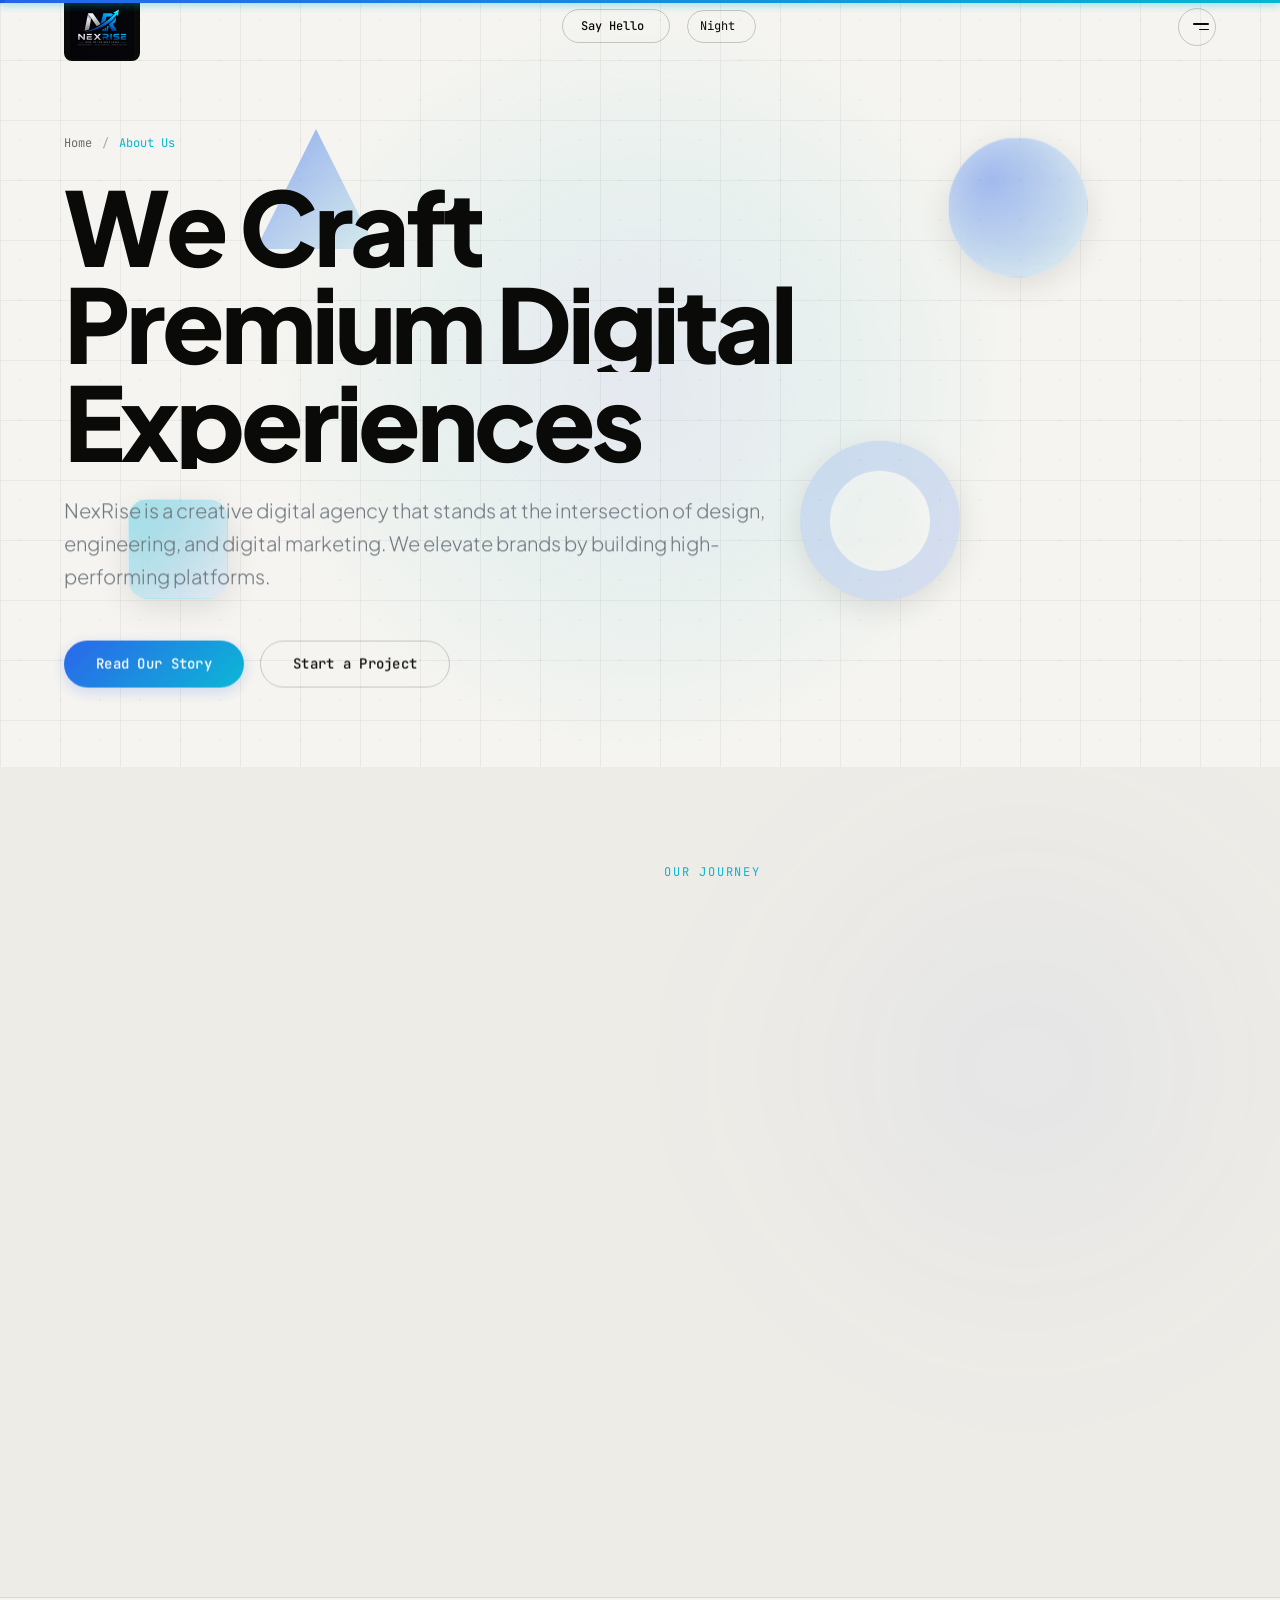
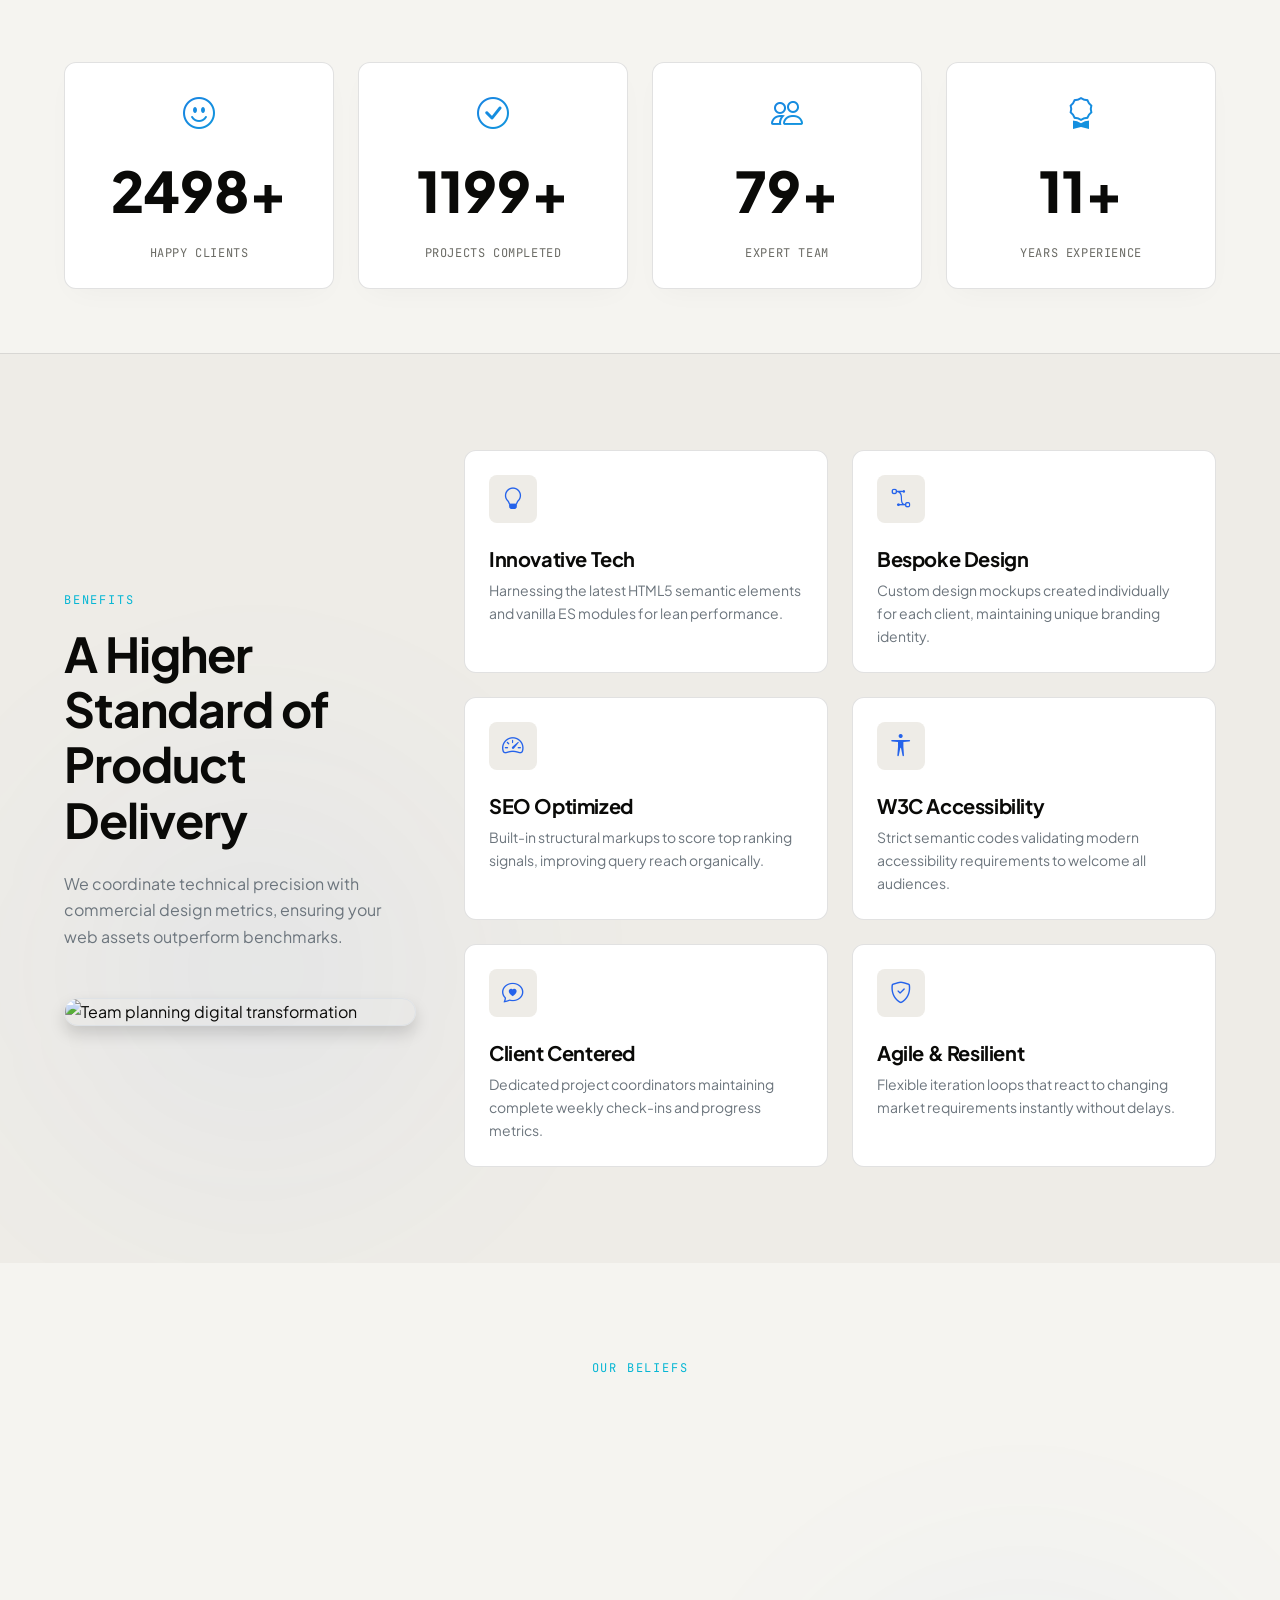
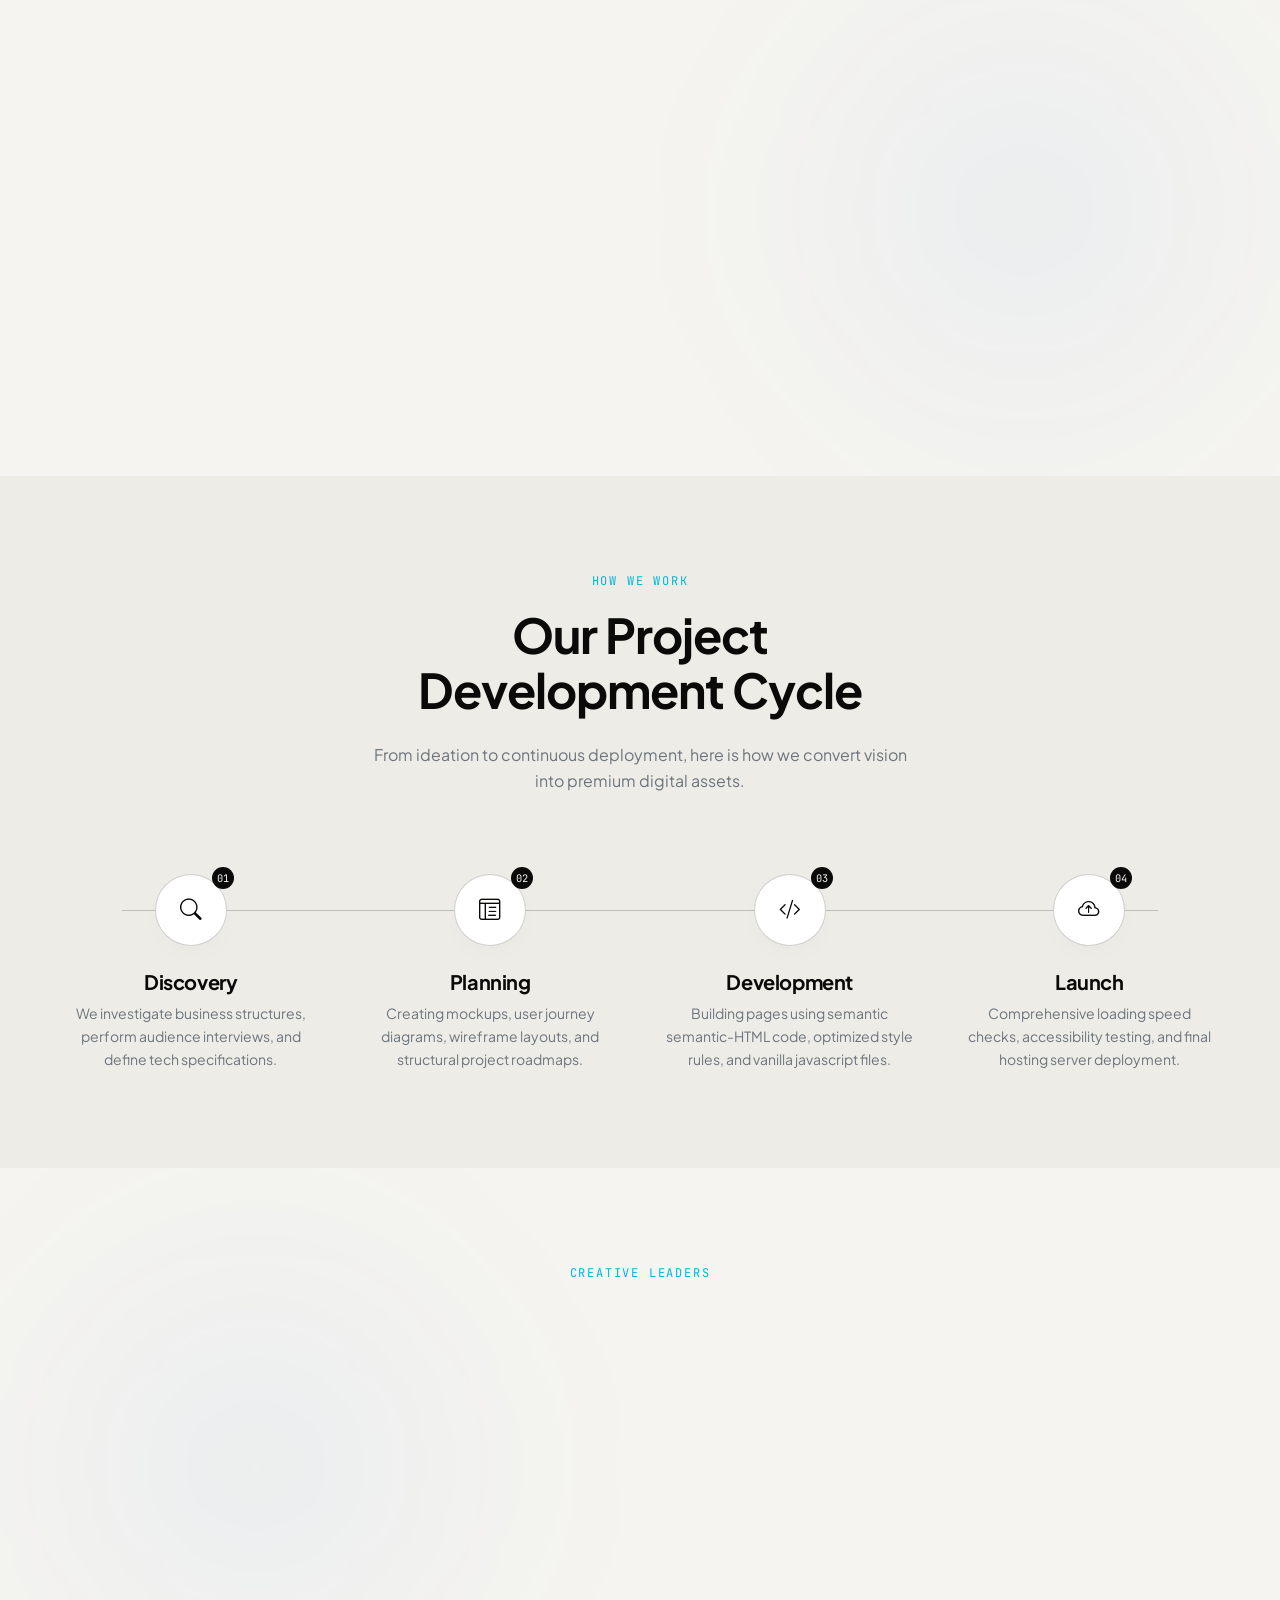
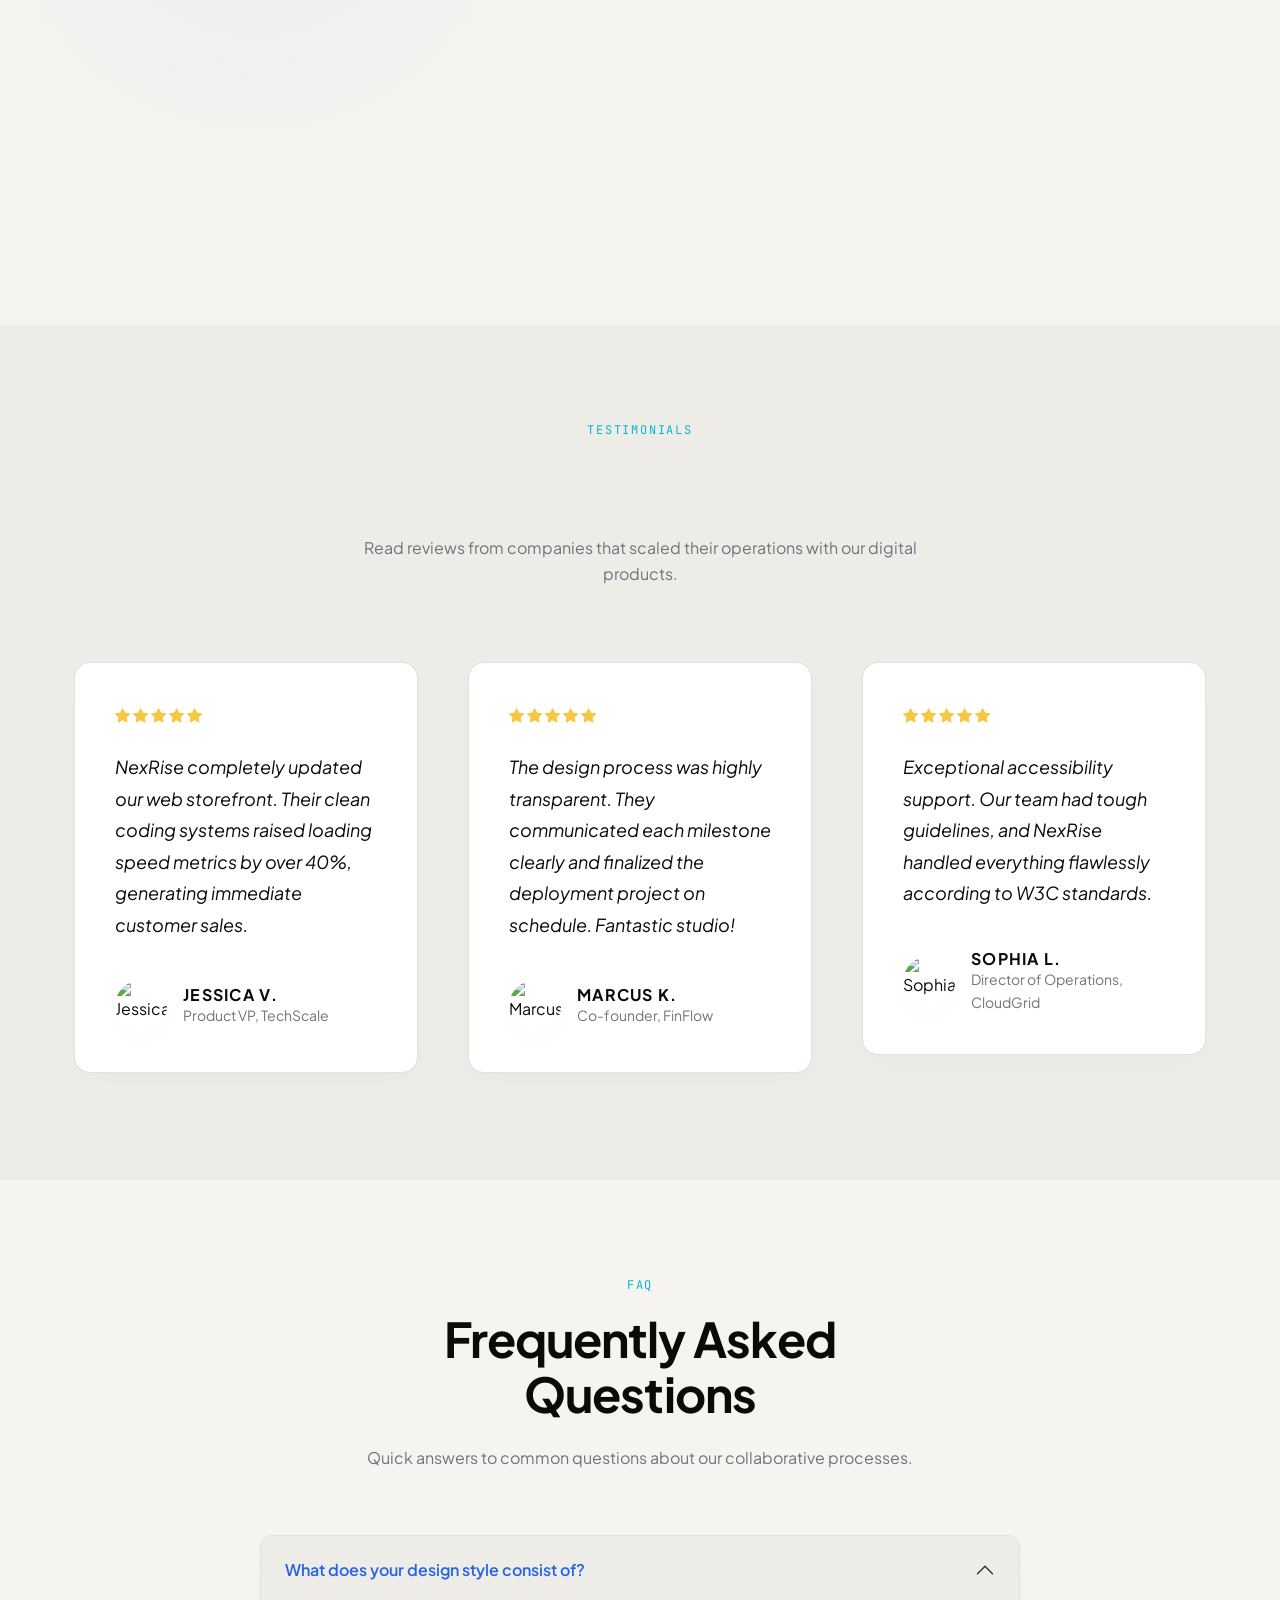
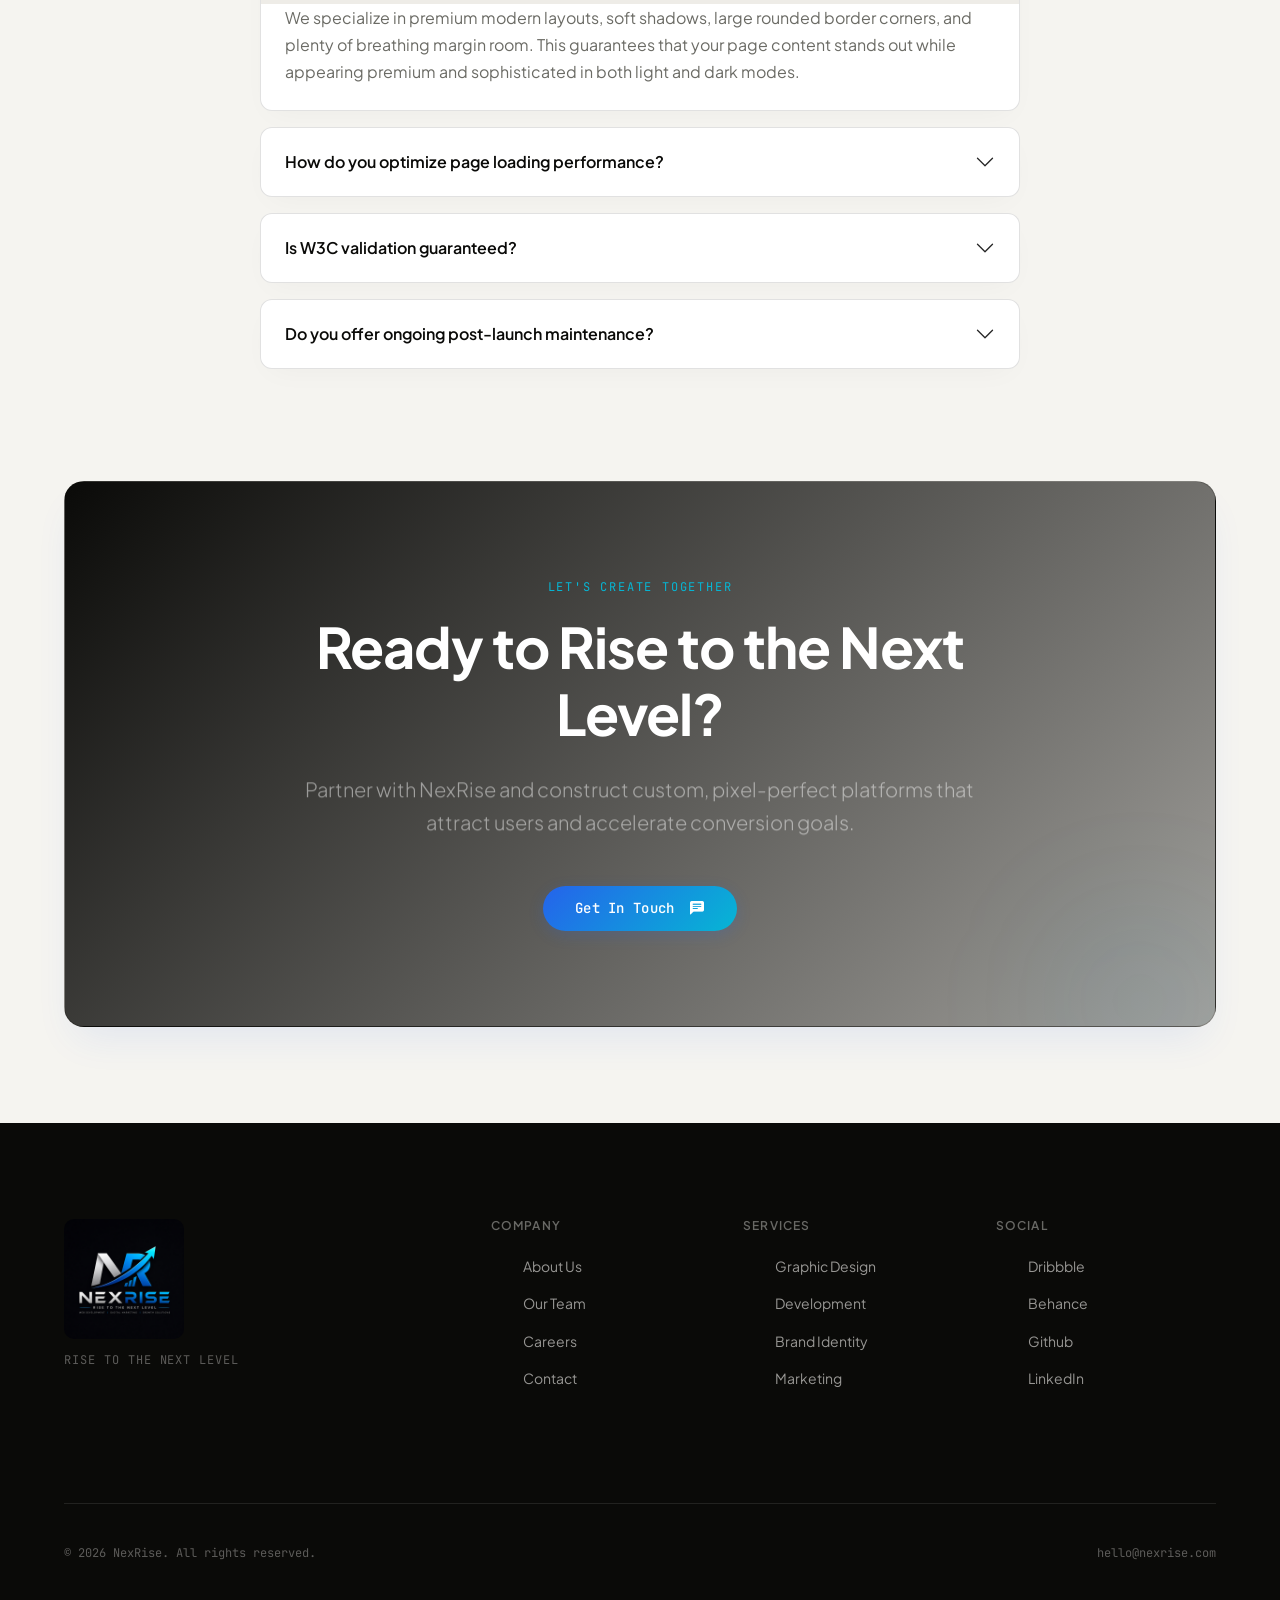
==== commit 3c0b83d3: "chore: align navigation links to contact.html across all pages" ====
--- a/about.html
+++ b/about.html
@@ -86,7 +86,7 @@
   </header>
 
   <!-- Full Screen Navigation -->
- <nav id="fullscreen-nav" class="fullscreen-nav" aria-hidden="true">
+<nav id="fullscreen-nav" class="fullscreen-nav" aria-hidden="true">
     <div class="nav-backdrop"></div>
     <div class="nav-overlay">
       <!-- Circular Close Button -->
@@ -141,28 +141,8 @@
                 <div class="nav-item__arrow"><i class="ph ph-arrow-right"></i></div>
               </a>
             </li>
-            <!-- Row 4: Insights -->
-            <li class="nav-item">
-              <div class="nav-item__header">
-                <span class="nav-item__num">/ 04</span>
-                <span class="nav-item__label">Insights</span>
-                <div class="nav-item__arrow"><i class="ph ph-arrow-right"></i></div>
-              </div>
-              <ul class="nav-submenu">
-                <li><a href="#">Blog Standard</a></li>
-                <li><a href="#">Blog Creative</a></li>
-                <li><a href="#">Single Post</a></li>
-              </ul>
-            </li>
-
-            <!-- Row 5: Services -->
-            <li class="nav-item nav-item--link">
-              <a href="services.html" class="nav-item__header">
-                <span class="nav-item__num">/ 05</span>
-                <span class="nav-item__label">Services</span>
-                <div class="nav-item__arrow"><i class="ph ph-arrow-right"></i></div>
-              </a>
-            </li>
+        
+           
 
             <!-- Row 6: Portfolio -->
             <li class="nav-item nav-item--link">
@@ -175,7 +155,7 @@
 
             <!-- Row 7: Contact -->
             <li class="nav-item nav-item--link">
-              <a href="#contact" class="nav-item__header">
+              <a href="contact.html" class="nav-item__header">
                 <span class="nav-item__num">/ 07</span>
                 <span class="nav-item__label">Contact</span>
                 <div class="nav-item__arrow"><i class="ph ph-arrow-right"></i></div>
--- a/css/animations.css
+++ b/css/animations.css
@@ -205,3 +205,22 @@
 .parallax-img-wrapper:hover img {
   transform: scale(1.08);
 }
+
+/* GPU Hardware Acceleration for smooth elements */
+.parallax-img-wrapper, 
+.parallax-img-wrapper img, 
+.glass-glow-card,
+.bg-glow,
+.shape-3d,
+.process-card,
+.works-item,
+.service-item,
+.blog-item,
+.testimonial-card,
+.value-card,
+.team-card {
+  will-change: transform;
+  backface-visibility: hidden;
+  -webkit-backface-visibility: hidden;
+  transform: translate3d(0, 0, 0);
+}
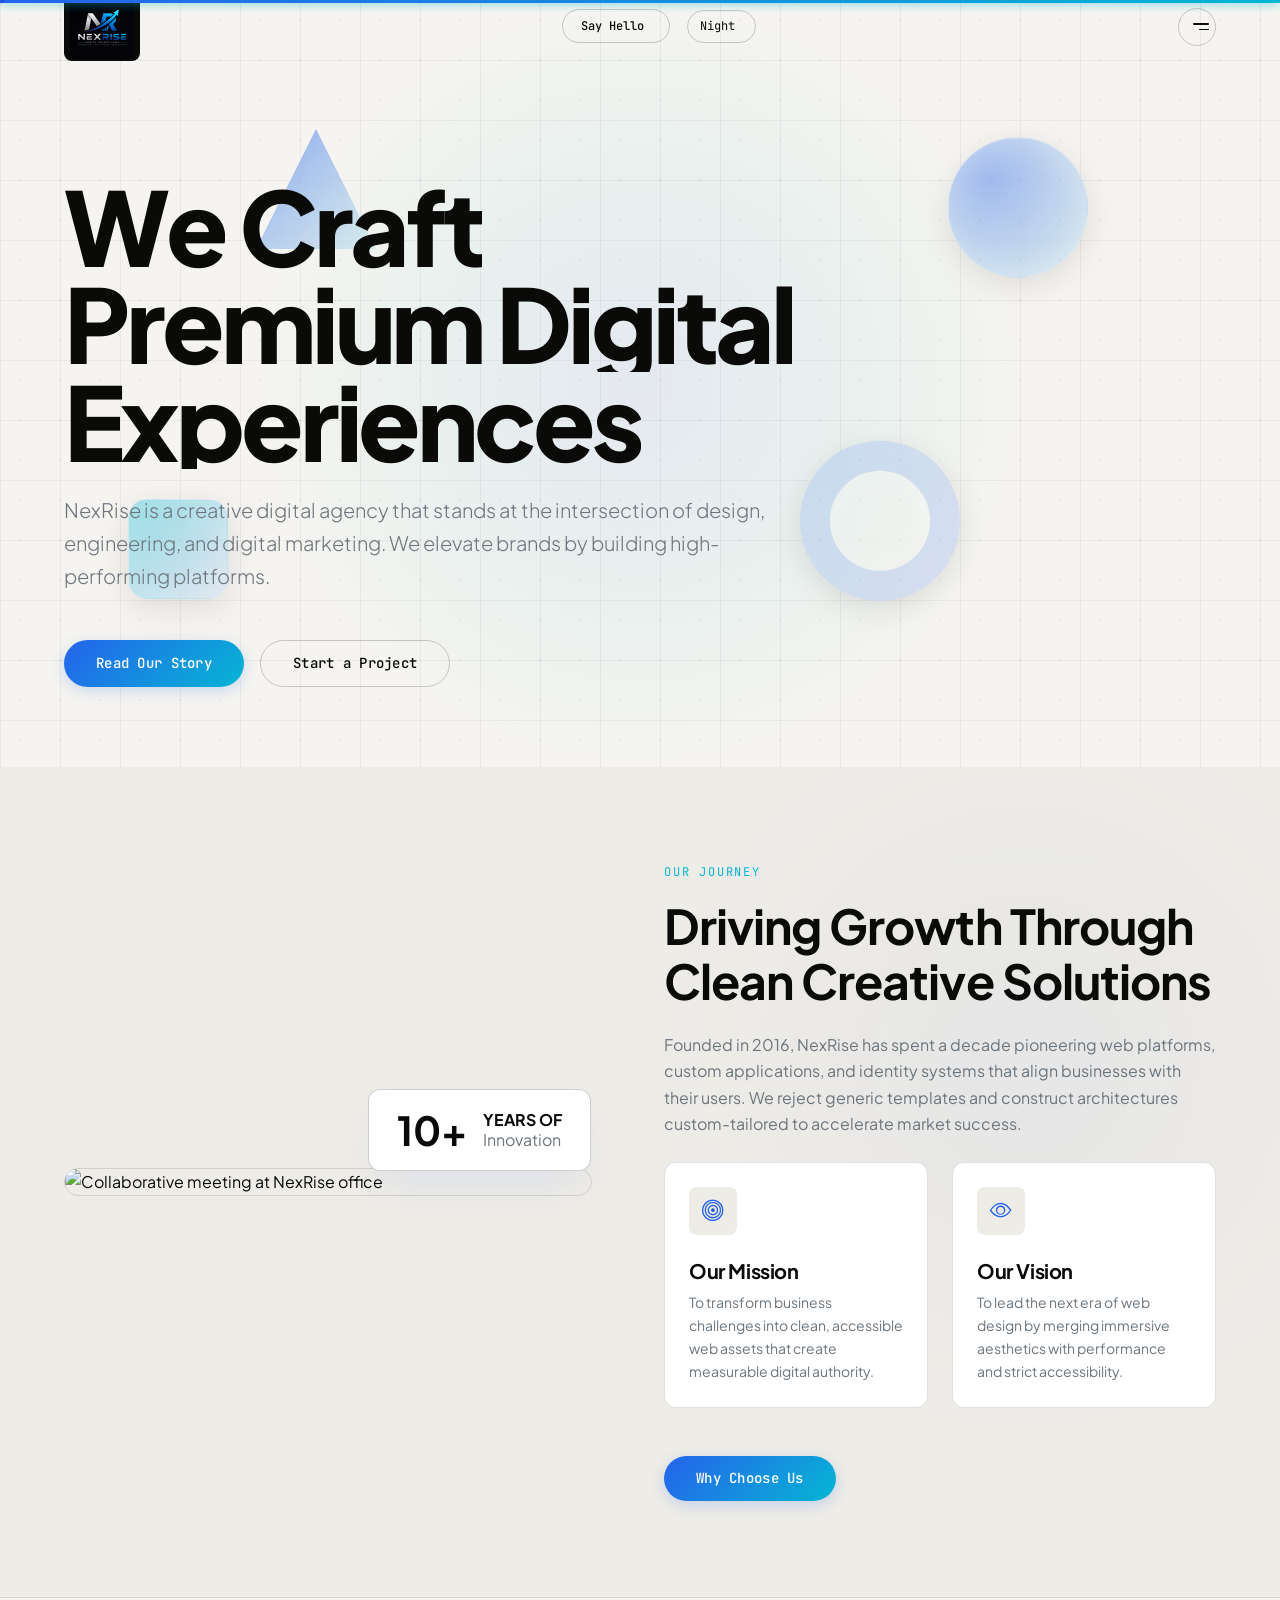
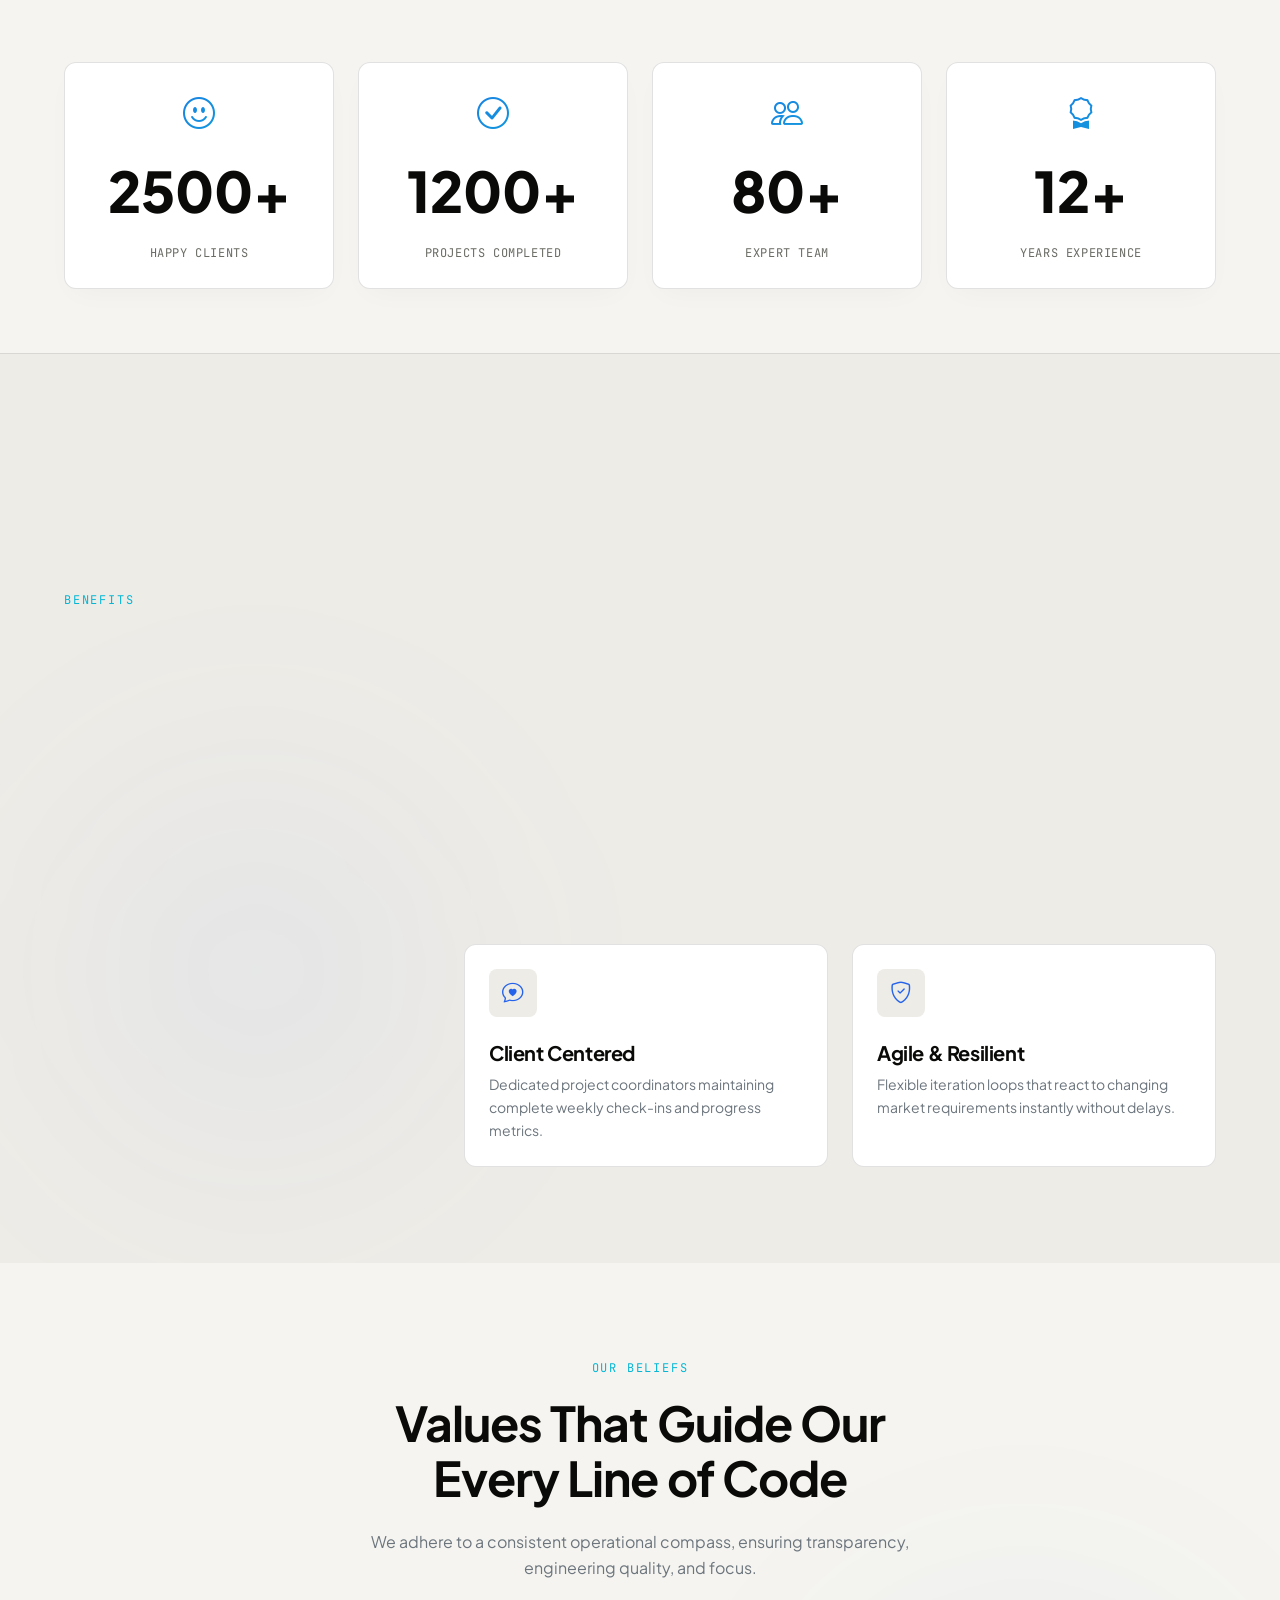
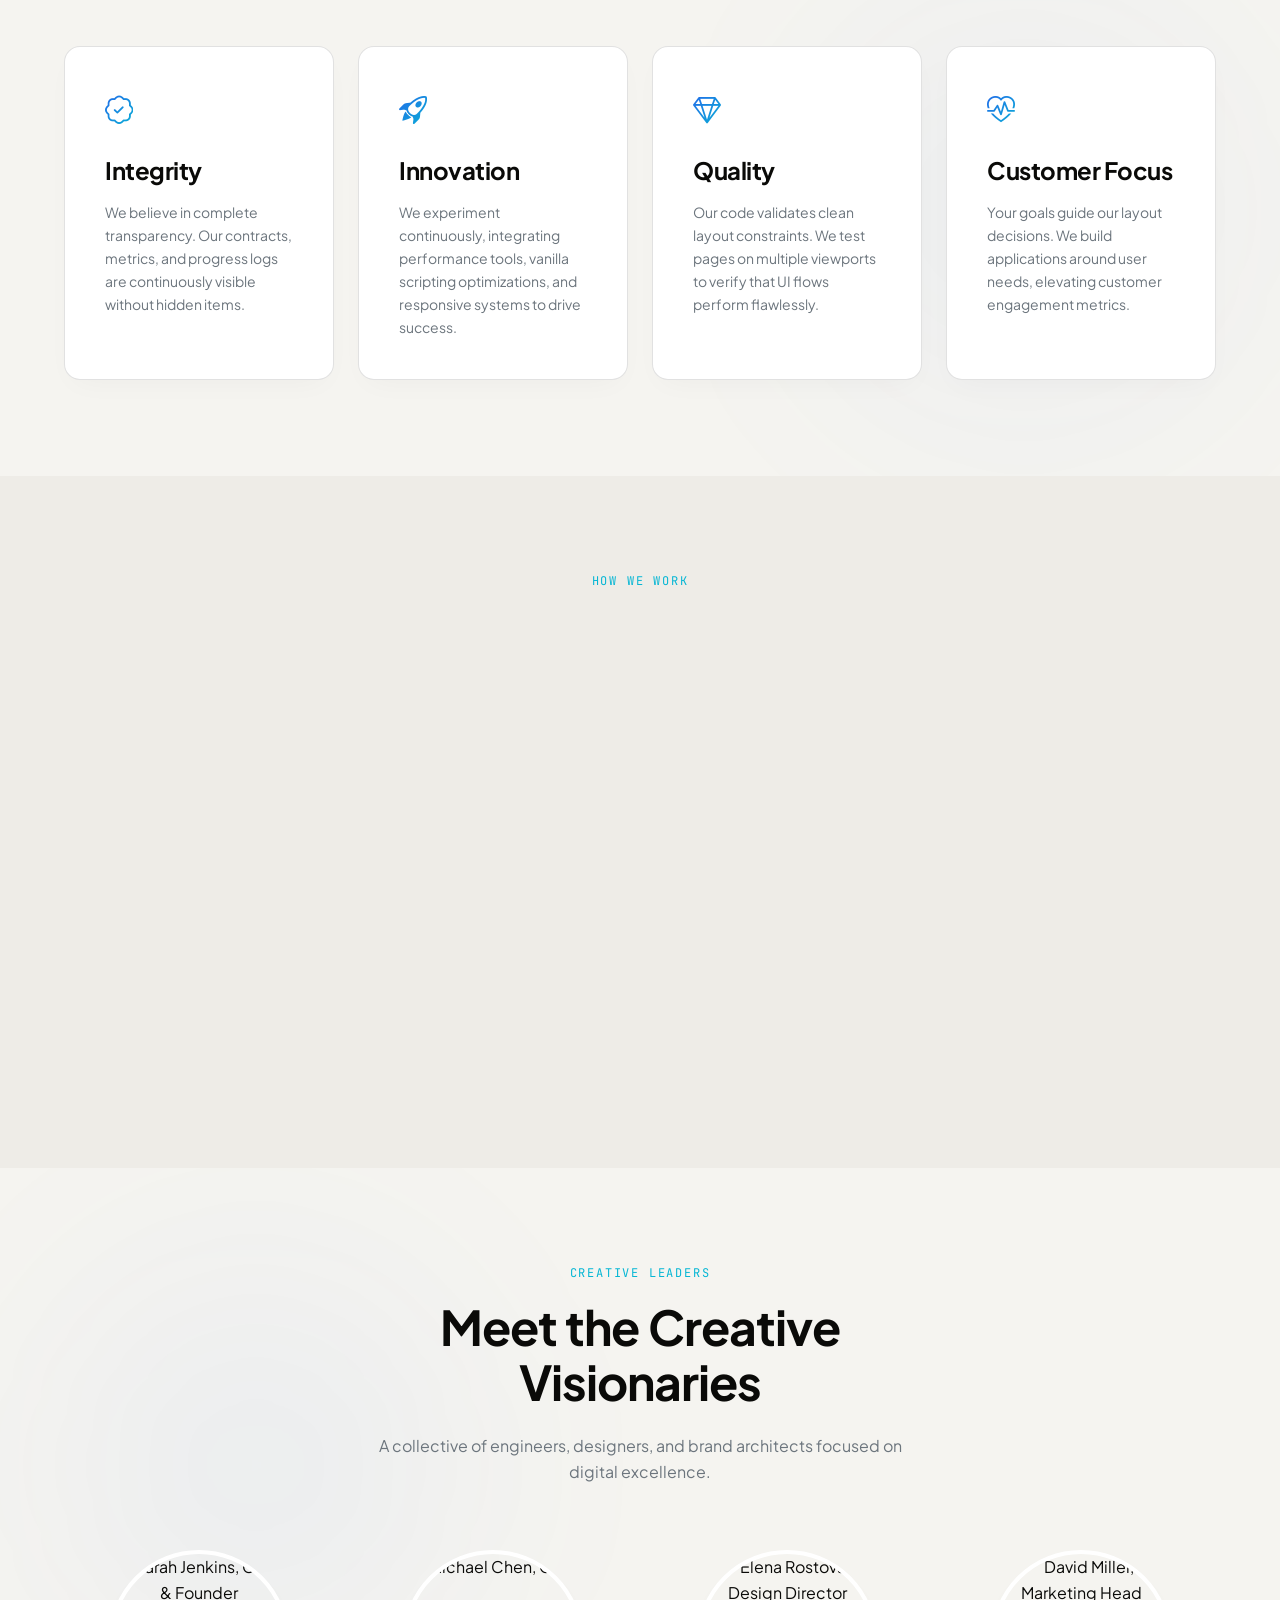
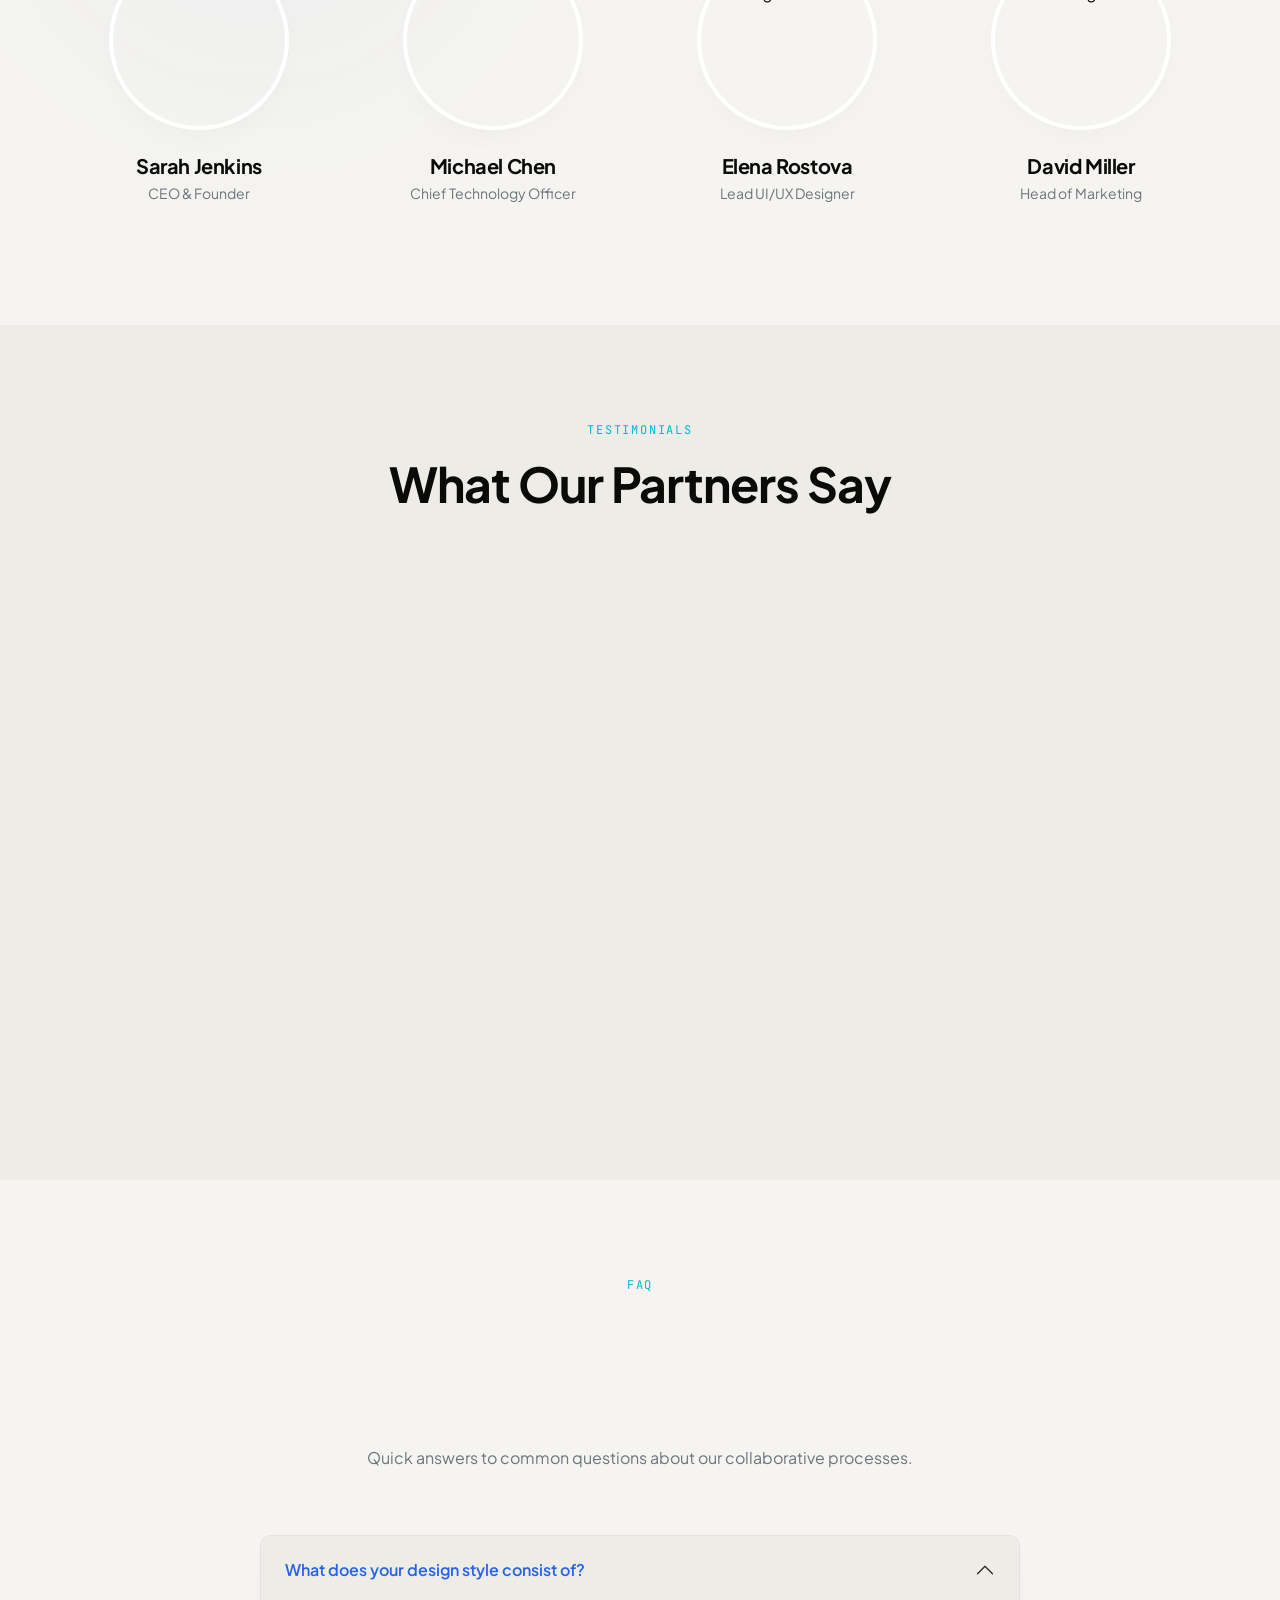
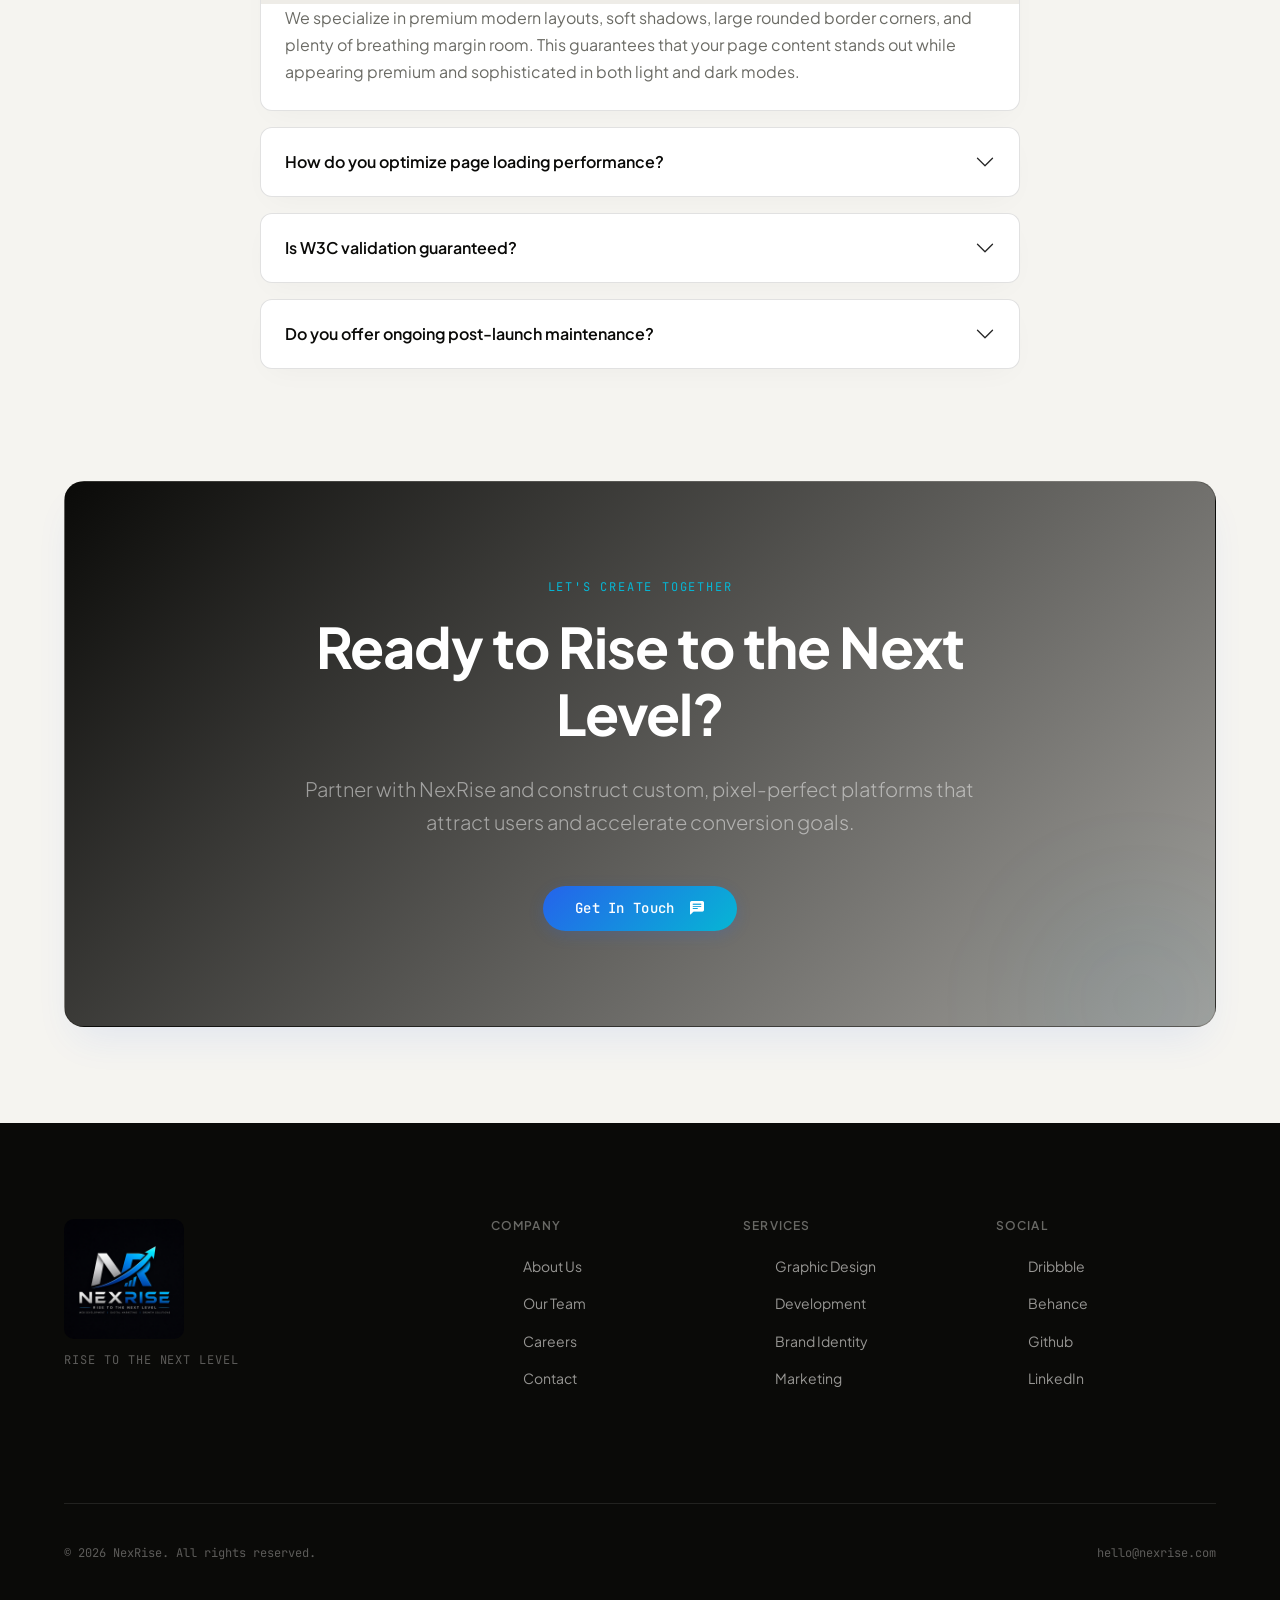
==== commit 842c84c7: "feat: create brand-new premium Portfolio page with active filtering, load more, and synced navigatio" ====
--- a/about.html
+++ b/about.html
@@ -146,7 +146,7 @@
 
             <!-- Row 6: Portfolio -->
             <li class="nav-item nav-item--link">
-              <a href="#works" class="nav-item__header">
+              <a href="portfolio.html" class="nav-item__header">
                 <span class="nav-item__num">/ 06</span>
                 <span class="nav-item__label">Portfolio</span>
                 <div class="nav-item__arrow"><i class="ph ph-arrow-right"></i></div>
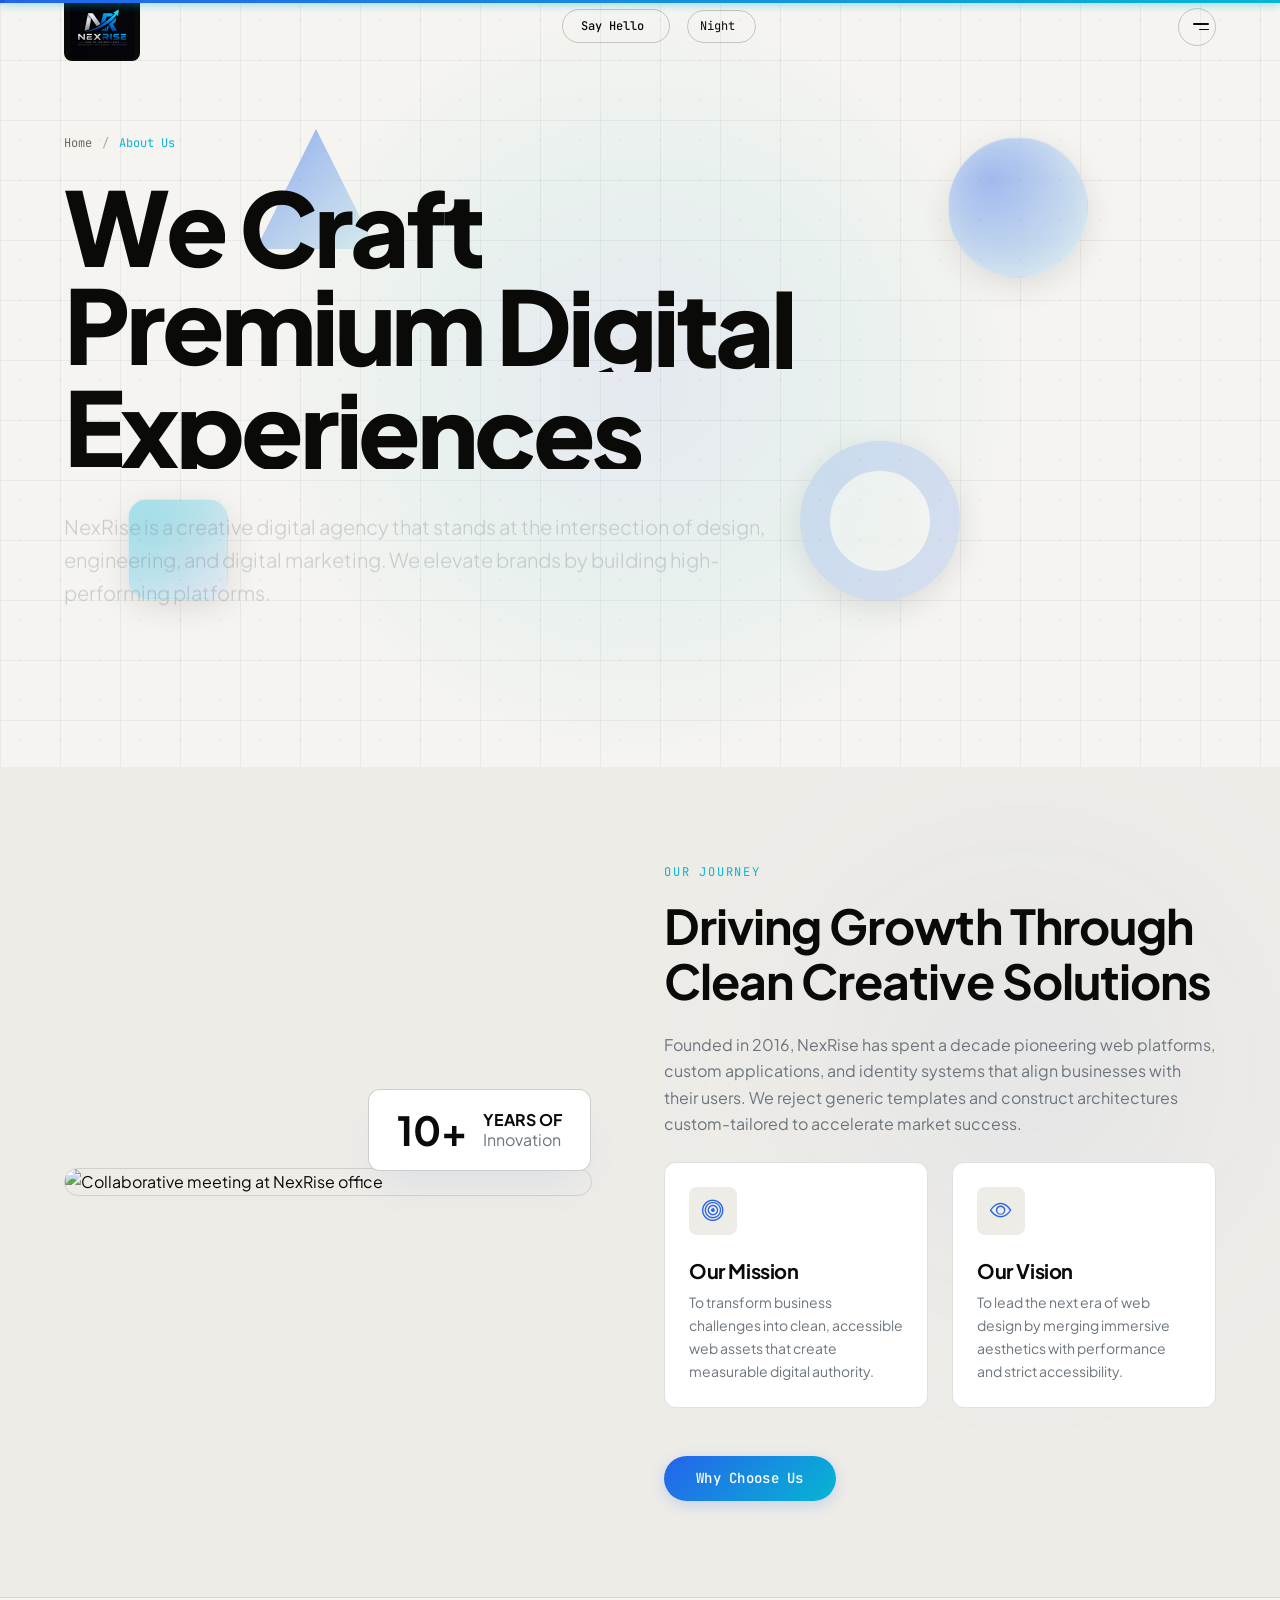
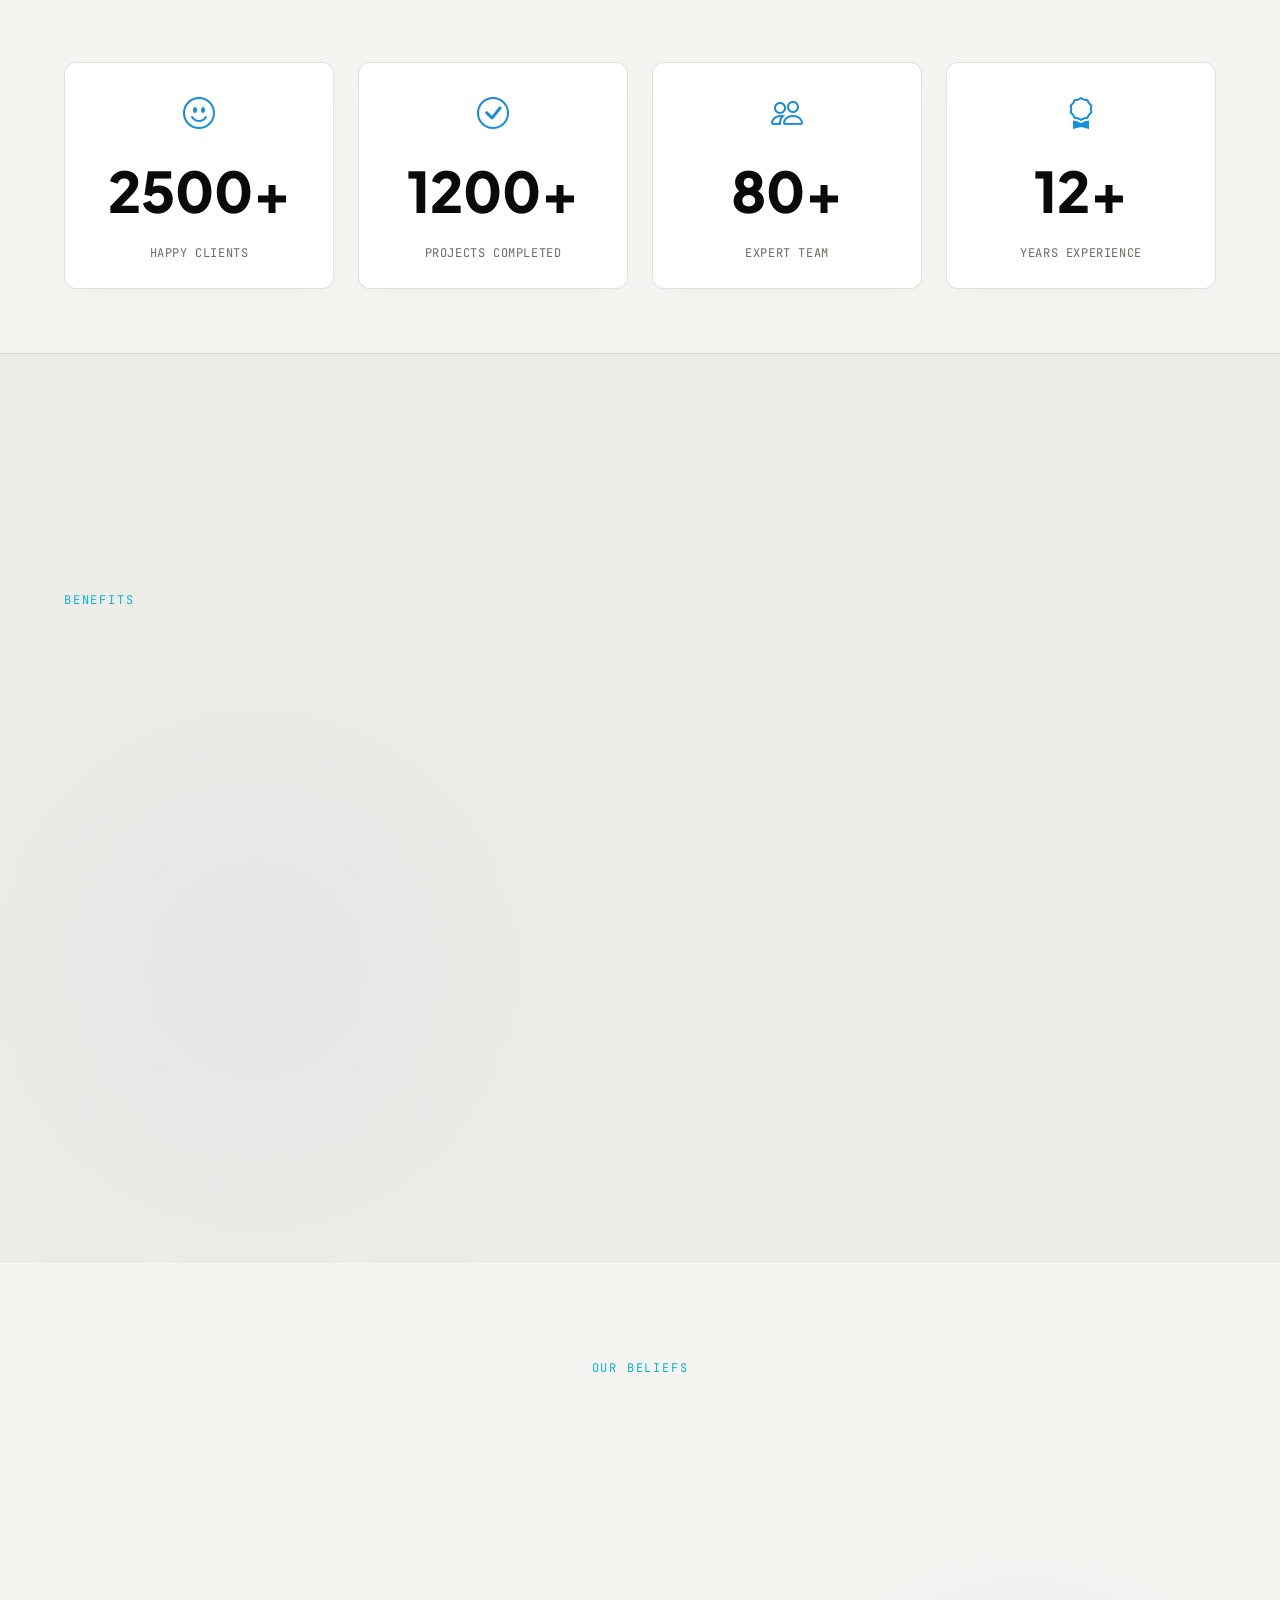
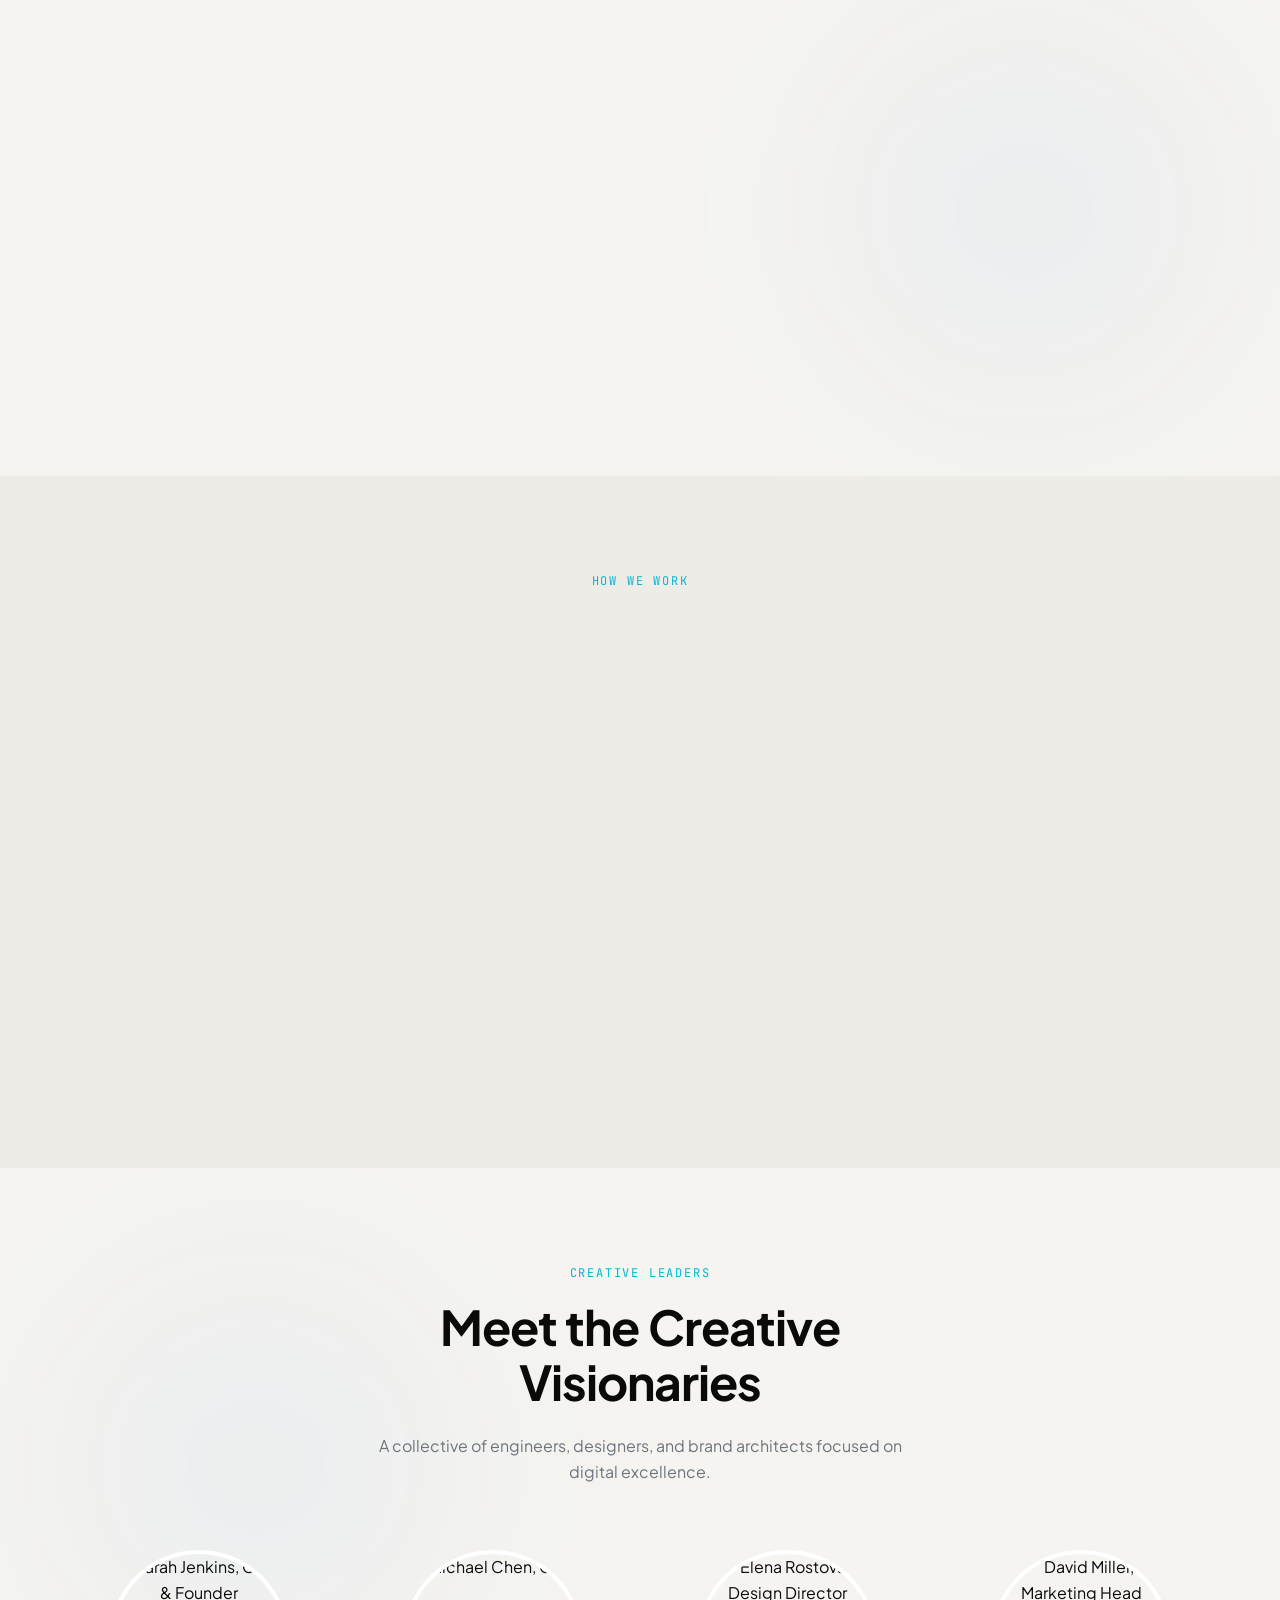
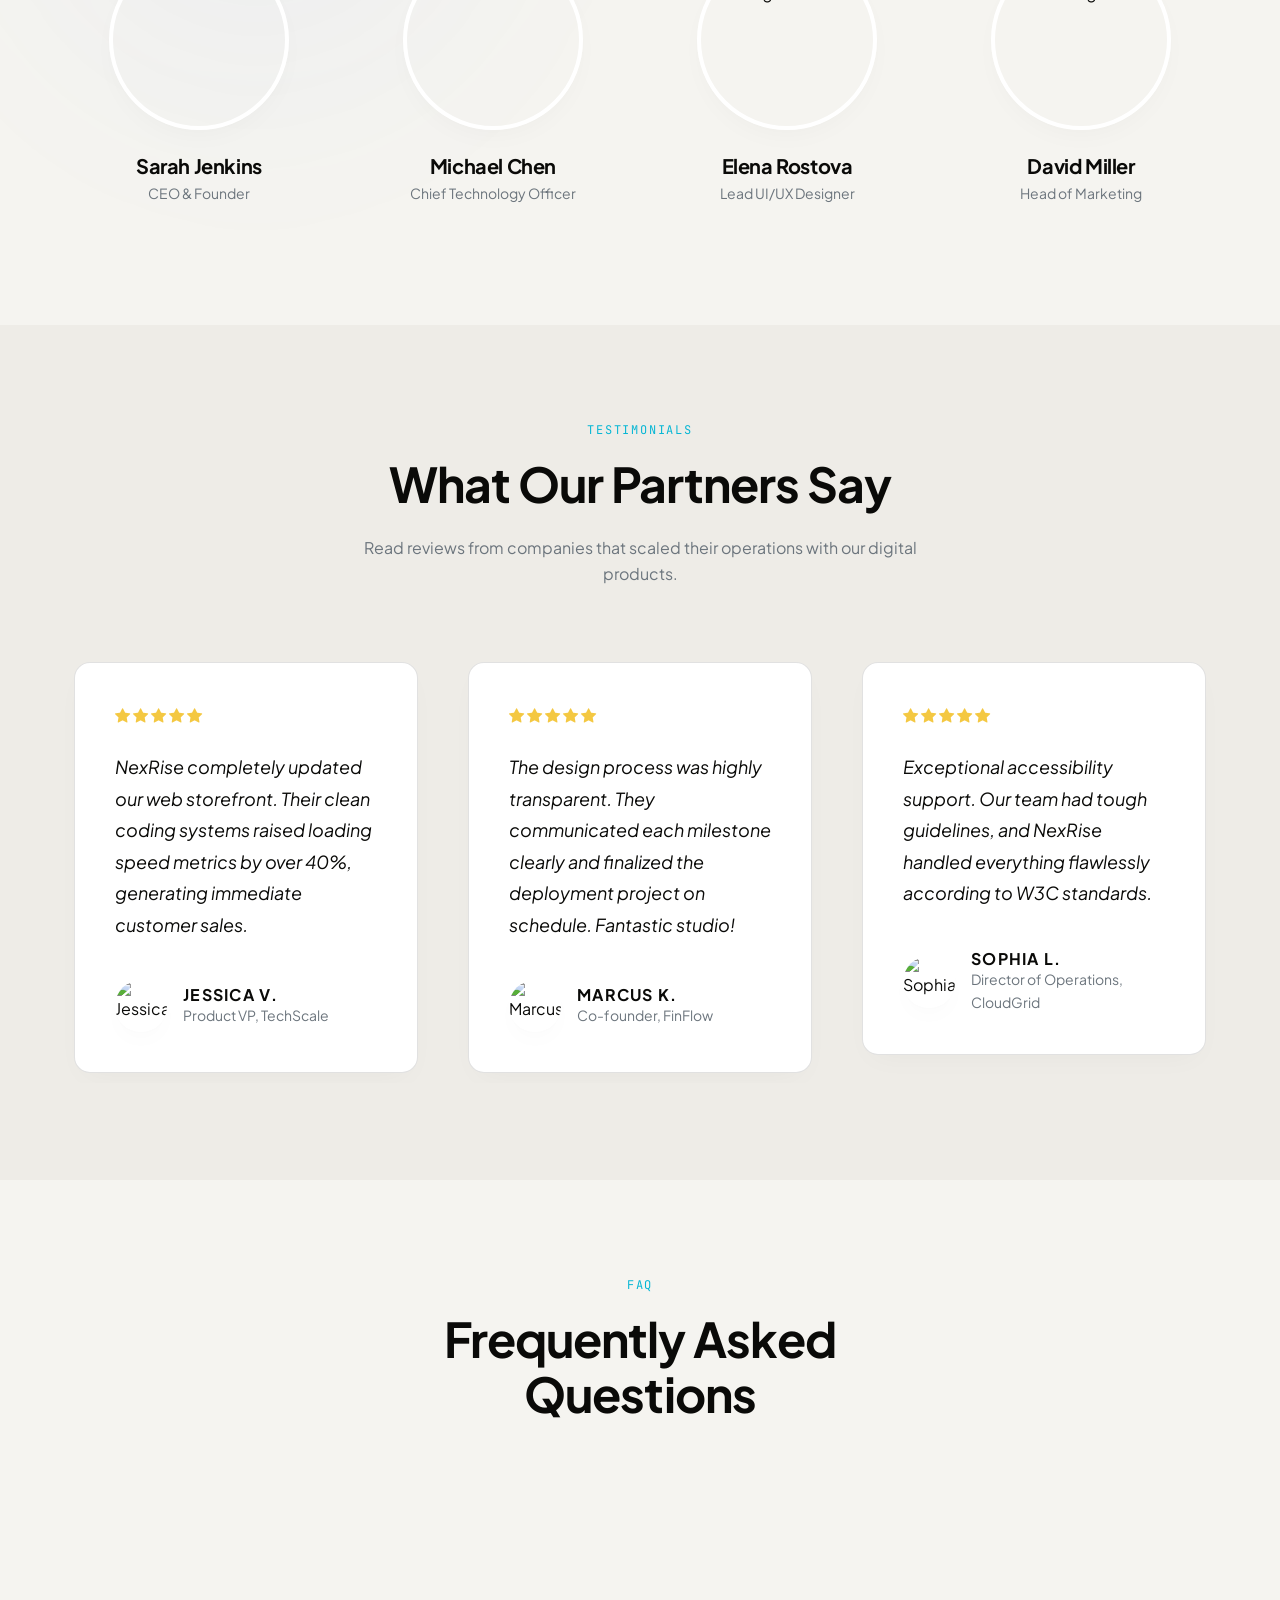
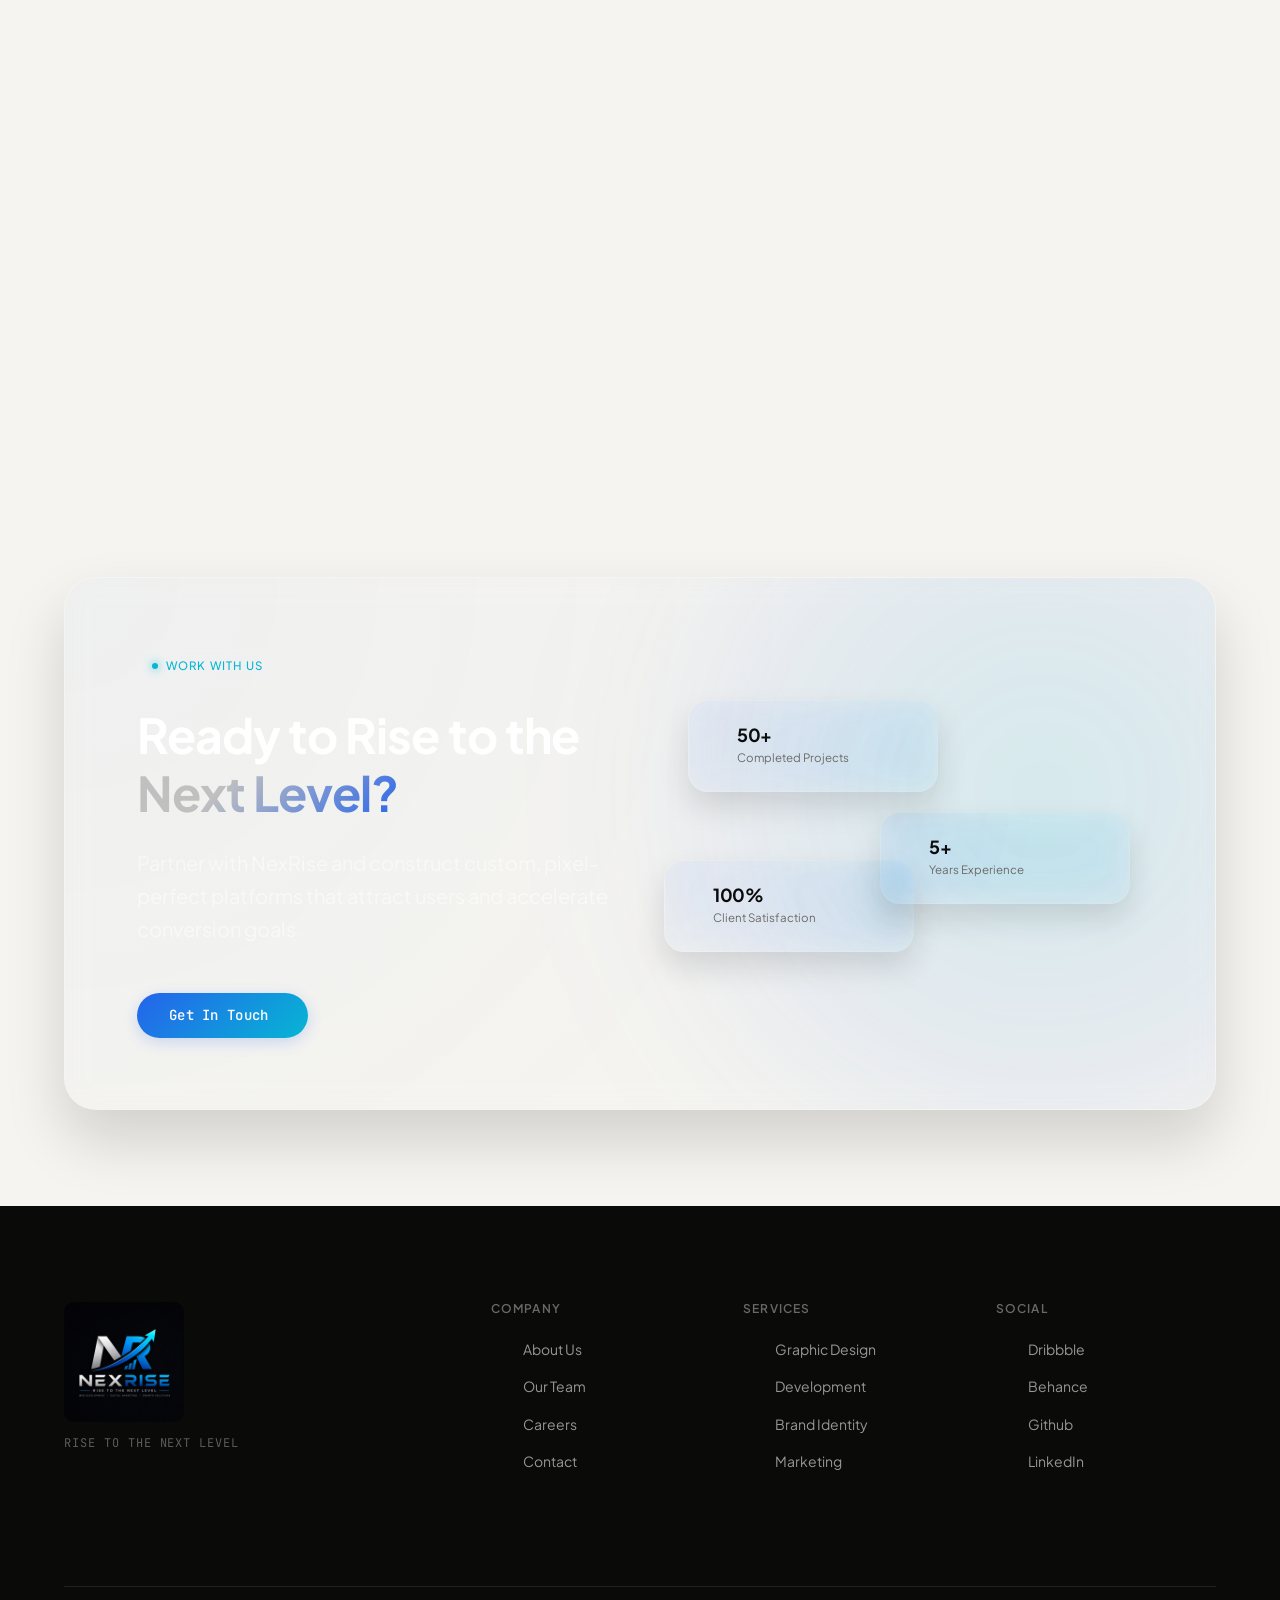
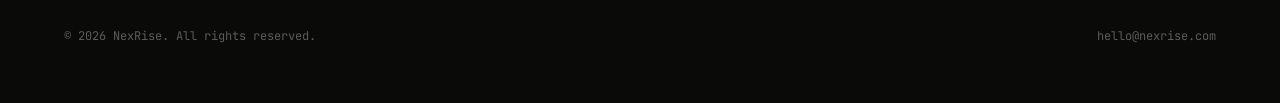
==== commit 2026d09c: "feat: redesign Call to Action section to premium two-column layout with floating stats cards" ====
--- a/about.html
+++ b/about.html
@@ -798,19 +798,61 @@
       </div>
     </section>
 
-    <!-- Section 10: Call To Action (Alternating BG - Light) -->
-    <section id="cta" class="about-page-section about-page-section-light pt-0" aria-label="Call to Action">
+    <!-- Redesigned Premium Agency Call to Action -->
+    <section class="premium-agency-cta" id="cta-section">
       <div class="container">
-        <div class="cta-gradient-box premium-reveal">
-          <div class="col-lg-8 mx-auto text-white">
-            <span class="about-subtitle text-gradient mb-3">Let's Create Together</span>
-            <h2 class="display-4 fw-bold mb-4">Ready to Rise to the Next Level?</h2>
-            <p class="lead text-white-50 mb-5 fs-5">
-              Partner with NexRise and construct custom, pixel-perfect platforms that attract users and accelerate conversion goals.
-            </p>
-            <a href="mailto:hello@nexrise.com" class="about-btn about-btn-primary magnetic-btn">
-              Get In Touch <i class="bi bi-chat-left-text-fill ms-2"></i>
-            </a>
+        <div class="cta-two-col-card glass-glow-card">
+          <!-- Aurora lighting backdrop -->
+          <div class="cta-aurora-glow"></div>
+          
+          <div class="row align-items-center g-5">
+            <!-- Left Side -->
+            <div class="col-lg-6 col-12 text-start position-relative" style="z-index: 2;">
+              <div class="cta-badge">
+                <span class="cta-badge-dot"></span>
+                <span>Work with us</span>
+              </div>
+              <h2 class="display-5 fw-bold mb-4 text-white">
+                Ready to Rise to the<br><span class="hero__title-accent">Next Level?</span>
+              </h2>
+              <p class="cta-description text-white-50 mb-5 fs-5">
+                Partner with NexRise and construct custom, pixel-perfect platforms that attract users and accelerate conversion goals.
+              </p>
+              <a href="contact.html" class="about-btn about-btn-primary submit-btn-glow magnetic-btn">
+                <span>Get In Touch</span>
+                <i class="ph ph-arrow-up-right"></i>
+              </a>
+            </div>
+
+            <!-- Right Side (Floating glass cards) -->
+            <div class="col-lg-6 col-12 position-relative d-flex justify-content-center align-items-center" style="min-height: 380px; z-index: 2;">
+              <div class="floating-cards-container">
+                <!-- Card 1: Completed Projects -->
+                <div class="float-stat-card card-1 glass-glow-card">
+                  <div class="float-card-icon"><i class="ph ph-rocket-launch"></i></div>
+                  <div>
+                    <h3 class="stat-number" data-target="50" data-suffix="+">50+</h3>
+                    <p class="stat-label">Completed Projects</p>
+                  </div>
+                </div>
+                <!-- Card 2: Years Experience -->
+                <div class="float-stat-card card-2 glass-glow-card">
+                  <div class="float-card-icon"><i class="ph ph-briefcase"></i></div>
+                  <div>
+                    <h3 class="stat-number" data-target="5" data-suffix="+">5+</h3>
+                    <p class="stat-label">Years Experience</p>
+                  </div>
+                </div>
+                <!-- Card 3: Client Satisfaction -->
+                <div class="float-stat-card card-3 glass-glow-card">
+                  <div class="float-card-icon"><i class="ph ph-sparkles"></i></div>
+                  <div>
+                    <h3 class="stat-number" data-target="100" data-suffix="%">100%</h3>
+                    <p class="stat-label">Client Satisfaction</p>
+                  </div>
+                </div>
+              </div>
+            </div>
           </div>
         </div>
       </div>
--- a/css/animations.css
+++ b/css/animations.css
@@ -224,3 +224,193 @@
   -webkit-backface-visibility: hidden;
   transform: translate3d(0, 0, 0);
 }
+
+/* --- Re-designed Premium Agency CTA Section --- */
+.premium-agency-cta {
+  padding: 6rem 0;
+  position: relative;
+  z-index: 5;
+}
+
+.cta-two-col-card {
+  position: relative;
+  padding: 4.5rem;
+  border-radius: 32px;
+  background: var(--glass-bg-reusable);
+  backdrop-filter: blur(15px);
+  -webkit-backdrop-filter: blur(15px);
+  border: 1px solid var(--glass-border-reusable);
+  overflow: hidden;
+  box-shadow: 0 30px 60px rgba(0, 0, 0, 0.15);
+}
+
+.cta-aurora-glow {
+  position: absolute;
+  top: -30%;
+  right: -20%;
+  width: 70%;
+  height: 140%;
+  background: radial-gradient(circle, rgba(6, 182, 212, 0.15) 0%, rgba(37, 99, 235, 0.08) 50%, transparent 80%);
+  filter: blur(80px);
+  pointer-events: none;
+  z-index: 1;
+}
+
+.cta-badge {
+  display: inline-flex;
+  align-items: center;
+  gap: 8px;
+  padding: 6px 14px;
+  background: rgba(255, 255, 255, 0.03);
+  border: 1px solid rgba(255, 255, 255, 0.05);
+  border-radius: 30px;
+  font-size: 0.72rem;
+  font-weight: 500;
+  text-transform: uppercase;
+  letter-spacing: 0.1em;
+  color: var(--brand-cyan, #06b6d4);
+  margin-bottom: 1.5rem;
+}
+
+.cta-badge-dot {
+  width: 6px;
+  height: 6px;
+  background-color: var(--brand-cyan, #06b6d4);
+  border-radius: 50%;
+  box-shadow: 0 0 10px var(--brand-cyan, #06b6d4);
+  animation: badgePulse 2s infinite;
+}
+
+@keyframes badgePulse {
+  0% { transform: scale(0.85); opacity: 0.5; }
+  50% { transform: scale(1.15); opacity: 1; }
+  100% { transform: scale(0.85); opacity: 0.5; }
+}
+
+/* Floating stat cards styles */
+.floating-cards-container {
+  position: relative;
+  width: 100%;
+  height: 320px;
+}
+
+.float-stat-card {
+  position: absolute;
+  padding: 1.5rem 1.8rem;
+  border-radius: 20px;
+  display: flex;
+  align-items: center;
+  gap: 1.2rem;
+  width: 250px;
+  z-index: 3;
+  box-shadow: 0 15px 30px rgba(0,0,0,0.12);
+  transition: all 0.4s var(--ease-out);
+}
+
+.float-stat-card:hover {
+  transform: scale(1.04) translateY(-5px) !important;
+  border-color: rgba(6, 182, 212, 0.2);
+  box-shadow: 0 20px 40px rgba(6, 182, 212, 0.15);
+}
+
+.float-card-icon {
+  font-size: 2rem;
+  color: var(--brand-cyan, #06b6d4);
+}
+
+.float-stat-card h3 {
+  font-size: var(--fs-md);
+  font-weight: 700;
+  margin-bottom: 0.2rem;
+  margin-top: 0;
+}
+
+.float-stat-card p {
+  font-size: 0.72rem;
+  color: var(--fg-muted);
+  margin-bottom: 0;
+  white-space: nowrap;
+}
+
+/* Exact overlap positions */
+.float-stat-card.card-1 {
+  top: 5%;
+  left: 5%;
+  animation: ctaFloat1 6s infinite ease-in-out;
+}
+
+.float-stat-card.card-2 {
+  top: 40%;
+  left: 45%;
+  animation: ctaFloat2 7s infinite ease-in-out;
+}
+
+.float-stat-card.card-3 {
+  top: 55%;
+  left: 0%;
+  animation: ctaFloat3 8s infinite ease-in-out;
+}
+
+@keyframes ctaFloat1 {
+  0% { transform: translateY(0px) rotate(1deg); }
+  50% { transform: translateY(-12px) rotate(-1deg); }
+  100% { transform: translateY(0px) rotate(1deg); }
+}
+
+@keyframes ctaFloat2 {
+  0% { transform: translateY(0px) rotate(-1deg); }
+  50% { transform: translateY(-15px) rotate(1deg); }
+  100% { transform: translateY(0px) rotate(-1deg); }
+}
+
+@keyframes ctaFloat3 {
+  0% { transform: translateY(0px) rotate(0.5deg); }
+  50% { transform: translateY(-10px) rotate(-0.5deg); }
+  100% { transform: translateY(0px) rotate(0.5deg); }
+}
+
+/* GPU acceleration for cards */
+.float-stat-card {
+  will-change: transform;
+  backface-visibility: hidden;
+  -webkit-backface-visibility: hidden;
+  transform: translate3d(0, 0, 0);
+}
+
+/* --- Responsive Adaptations --- */
+@media (max-width: 991px) {
+  .cta-two-col-card {
+    padding: 3rem 2rem;
+  }
+  .floating-cards-container {
+    height: 380px;
+    margin-top: 3rem;
+  }
+  .float-stat-card.card-1 {
+    left: 10%;
+  }
+  .float-stat-card.card-2 {
+    left: 50%;
+  }
+  .float-stat-card.card-3 {
+    left: 20%;
+    top: 65%;
+  }
+}
+
+@media (max-width: 576px) {
+  .floating-cards-container {
+    display: flex;
+    flex-direction: column;
+    gap: 1rem;
+    height: auto;
+    align-items: center;
+    margin-top: 2rem;
+  }
+  .float-stat-card {
+    position: static;
+    width: 100%;
+    max-width: 280px;
+    animation: none !important;
+  }
+}
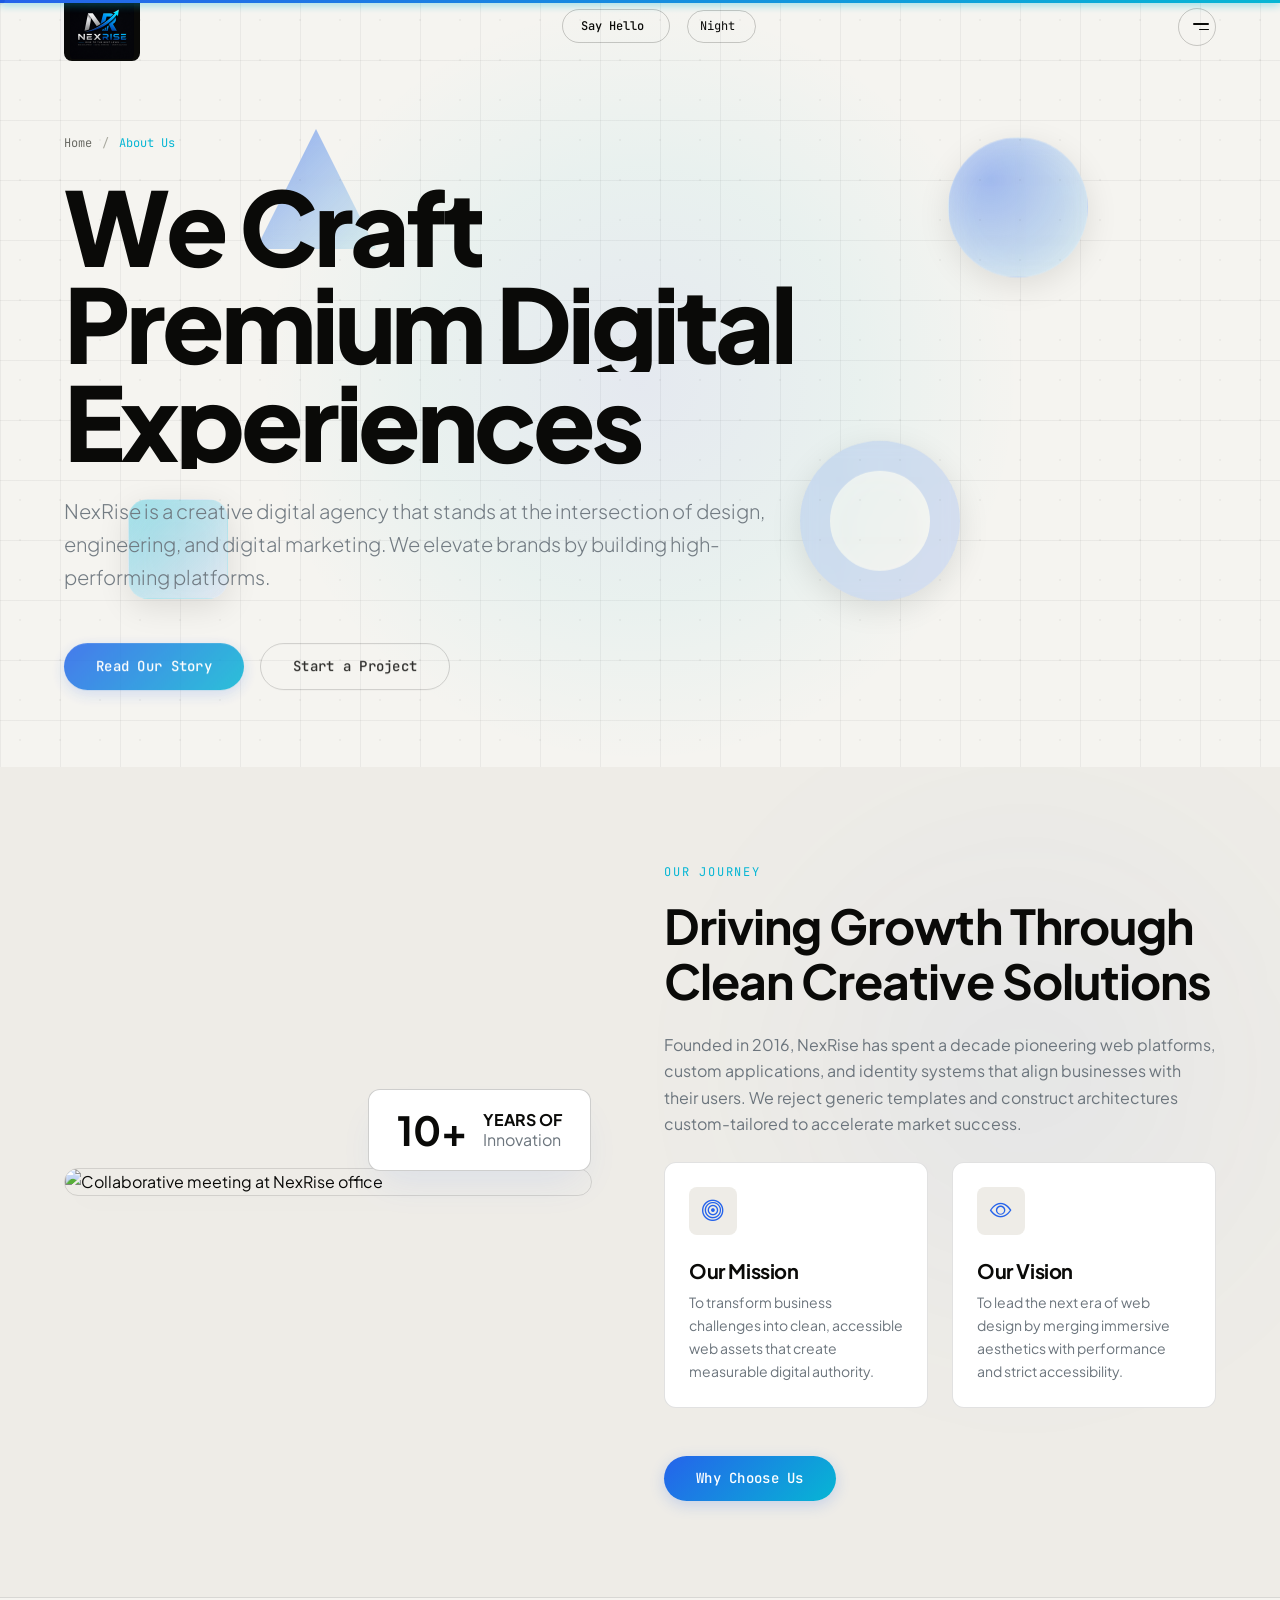
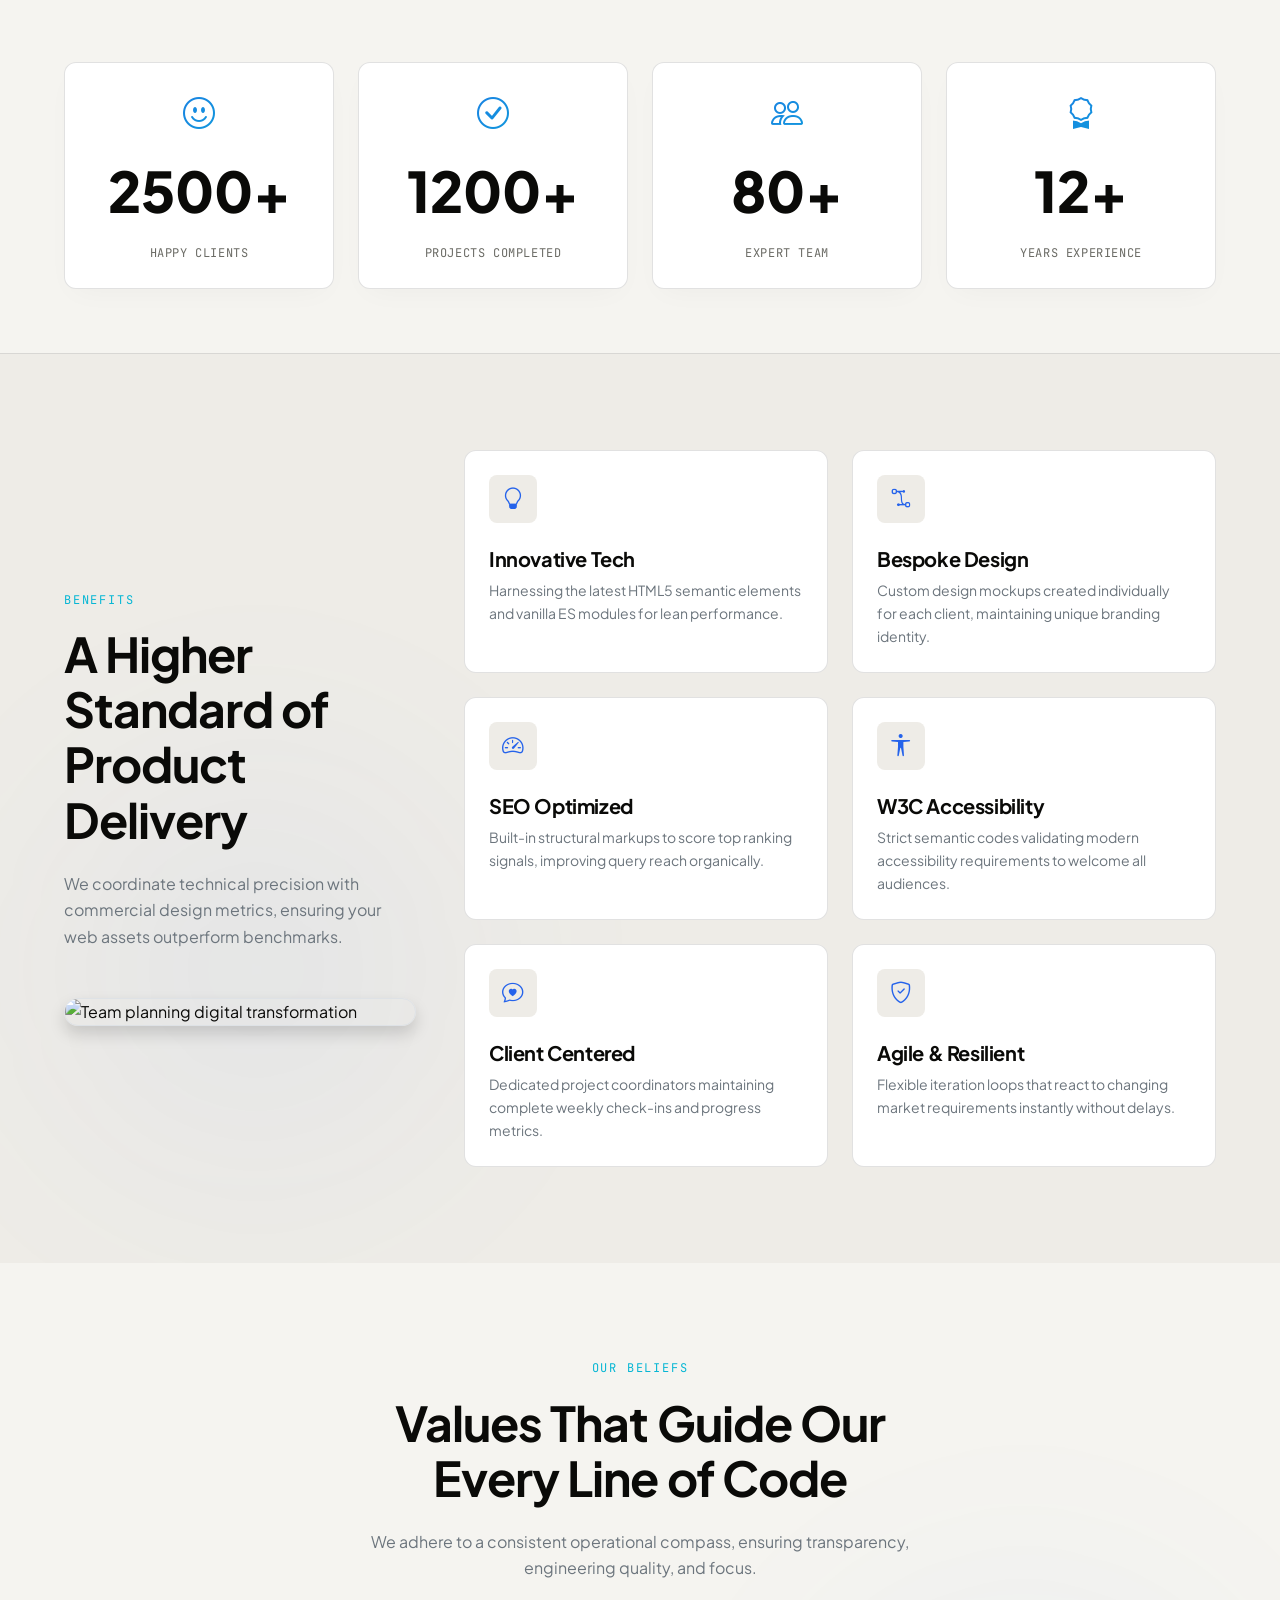
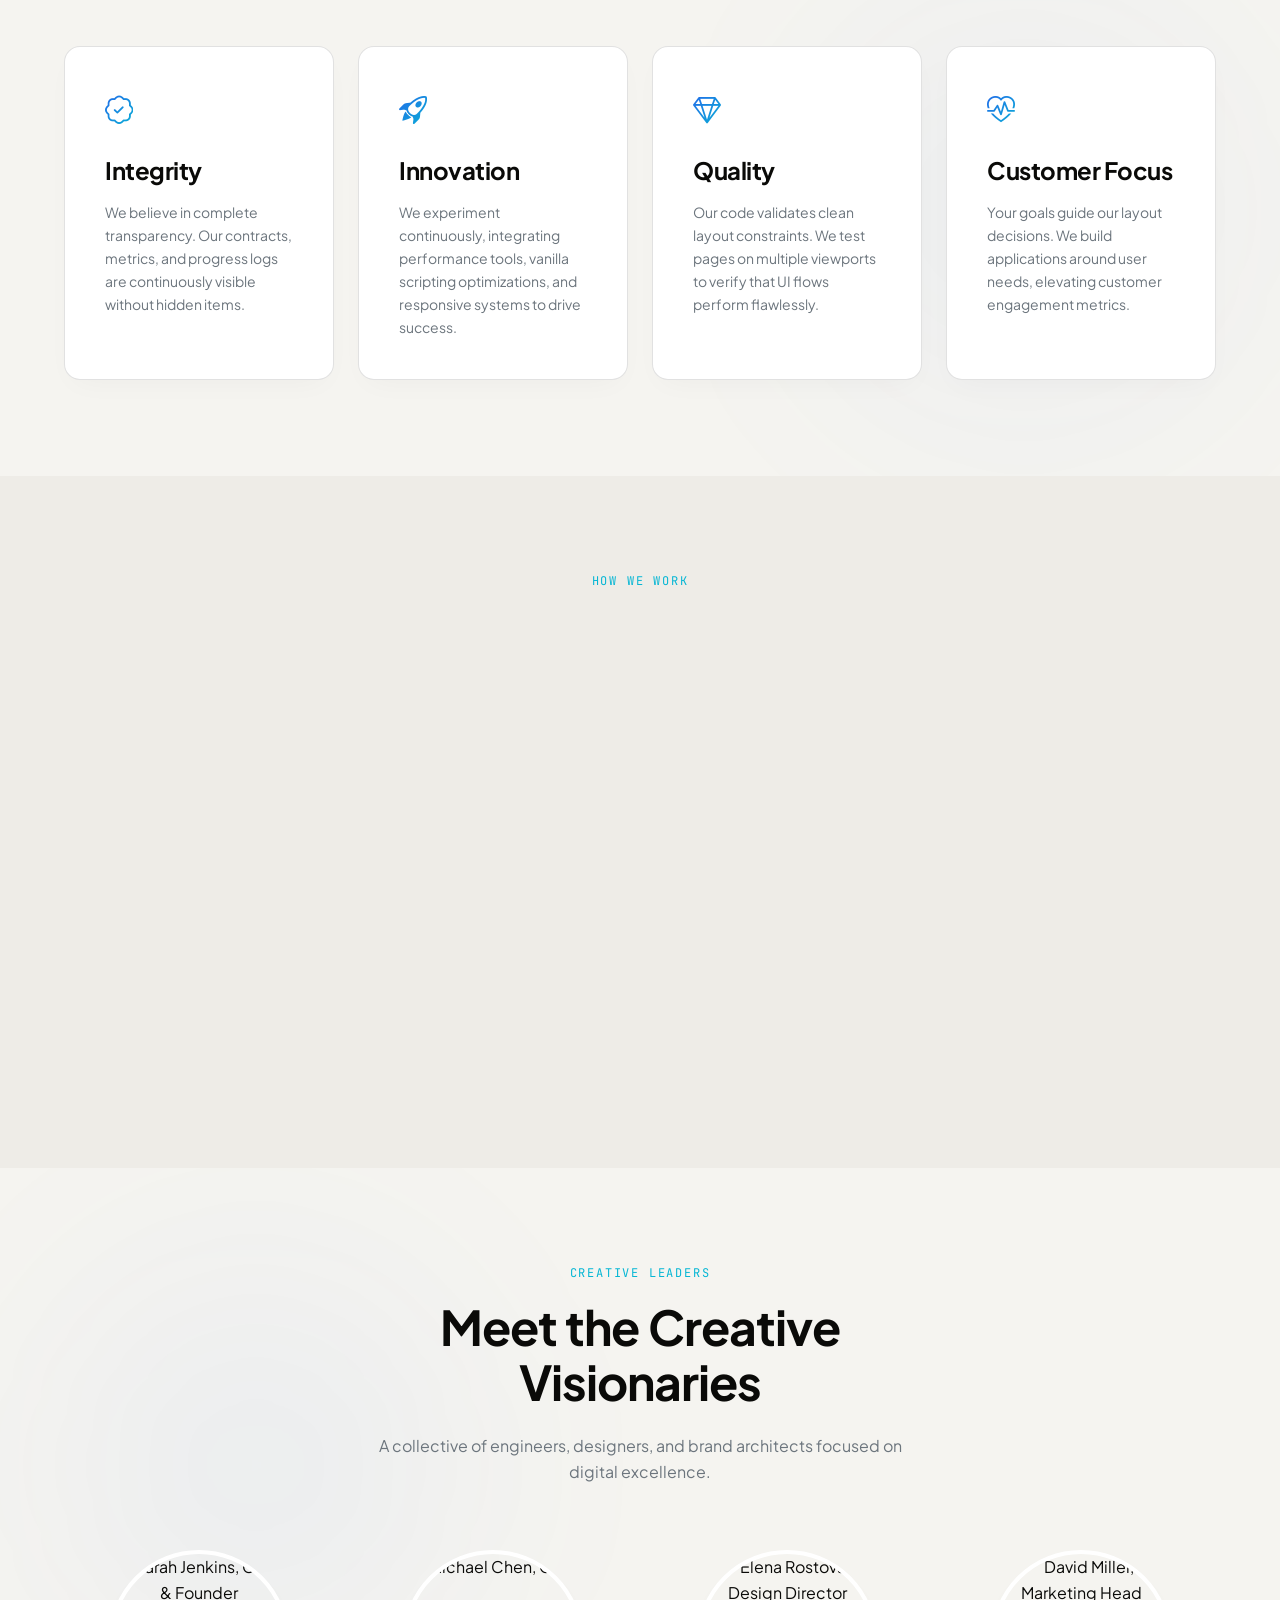
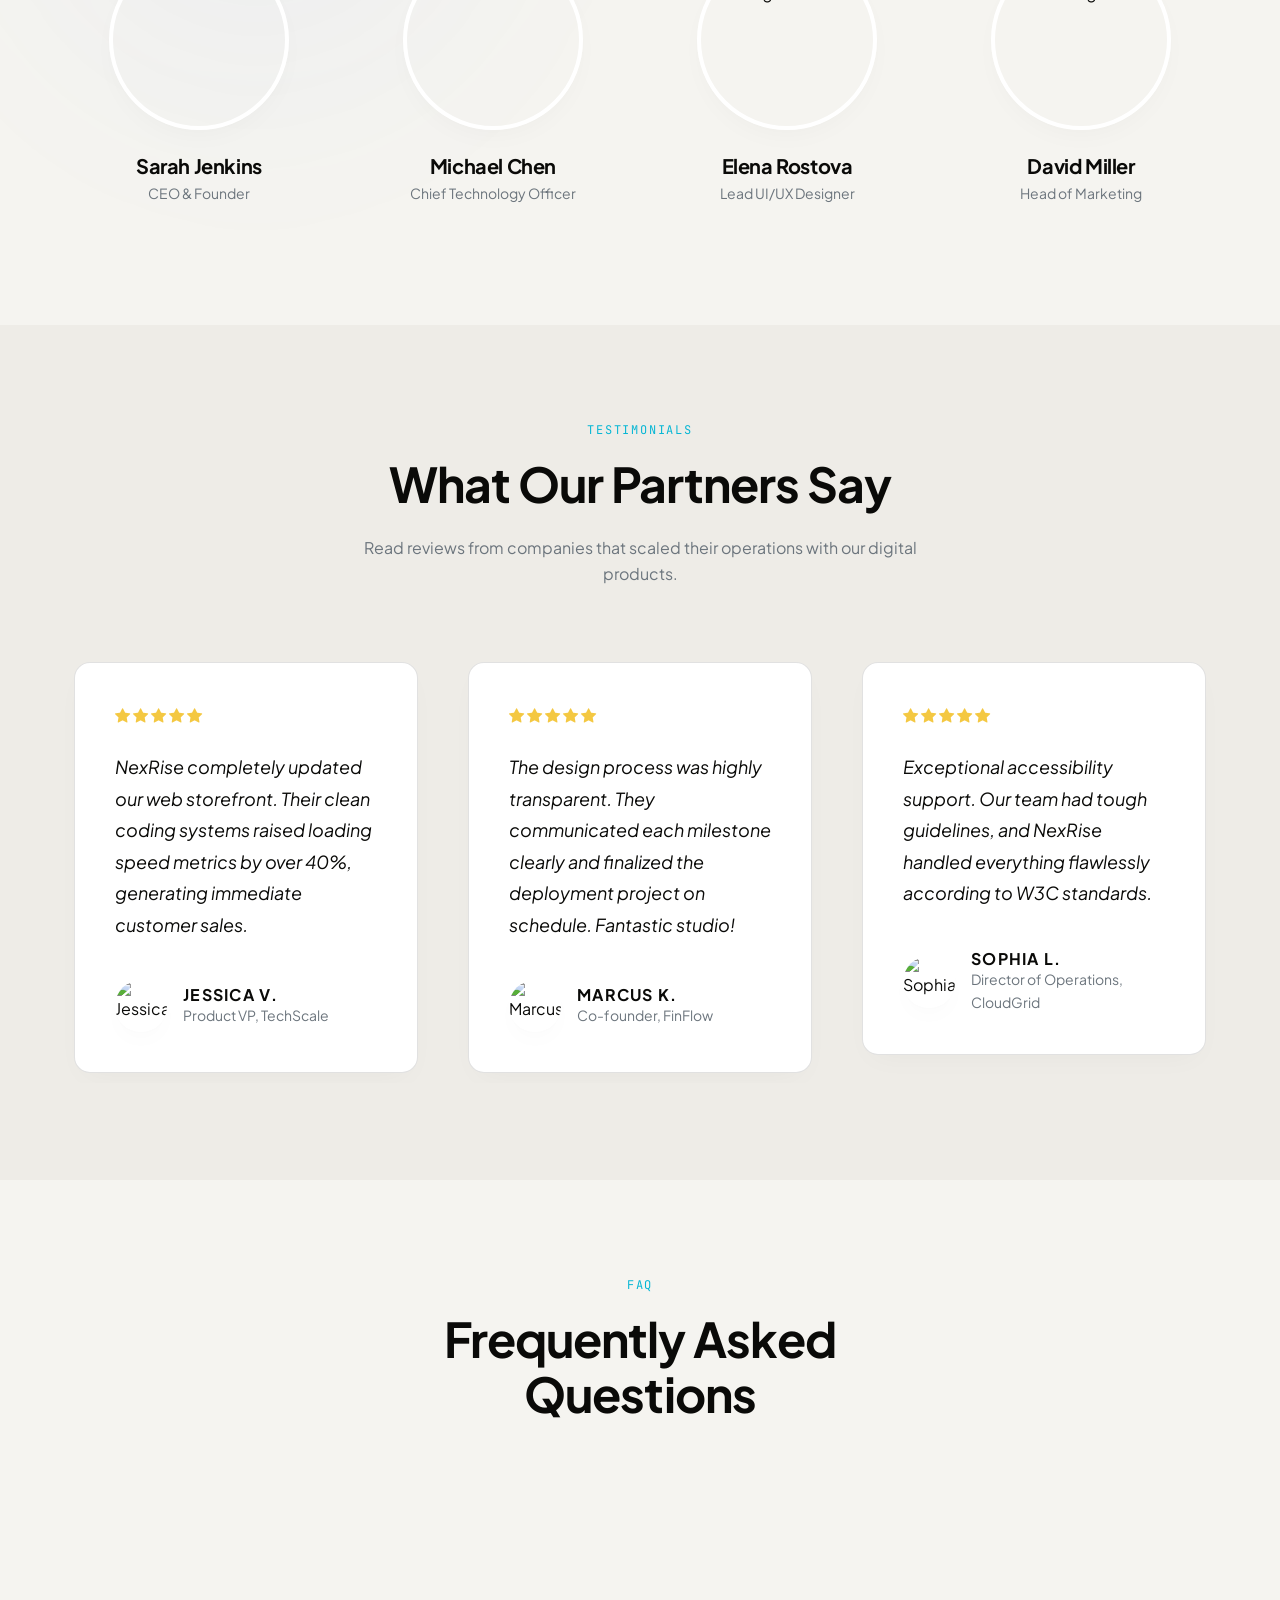
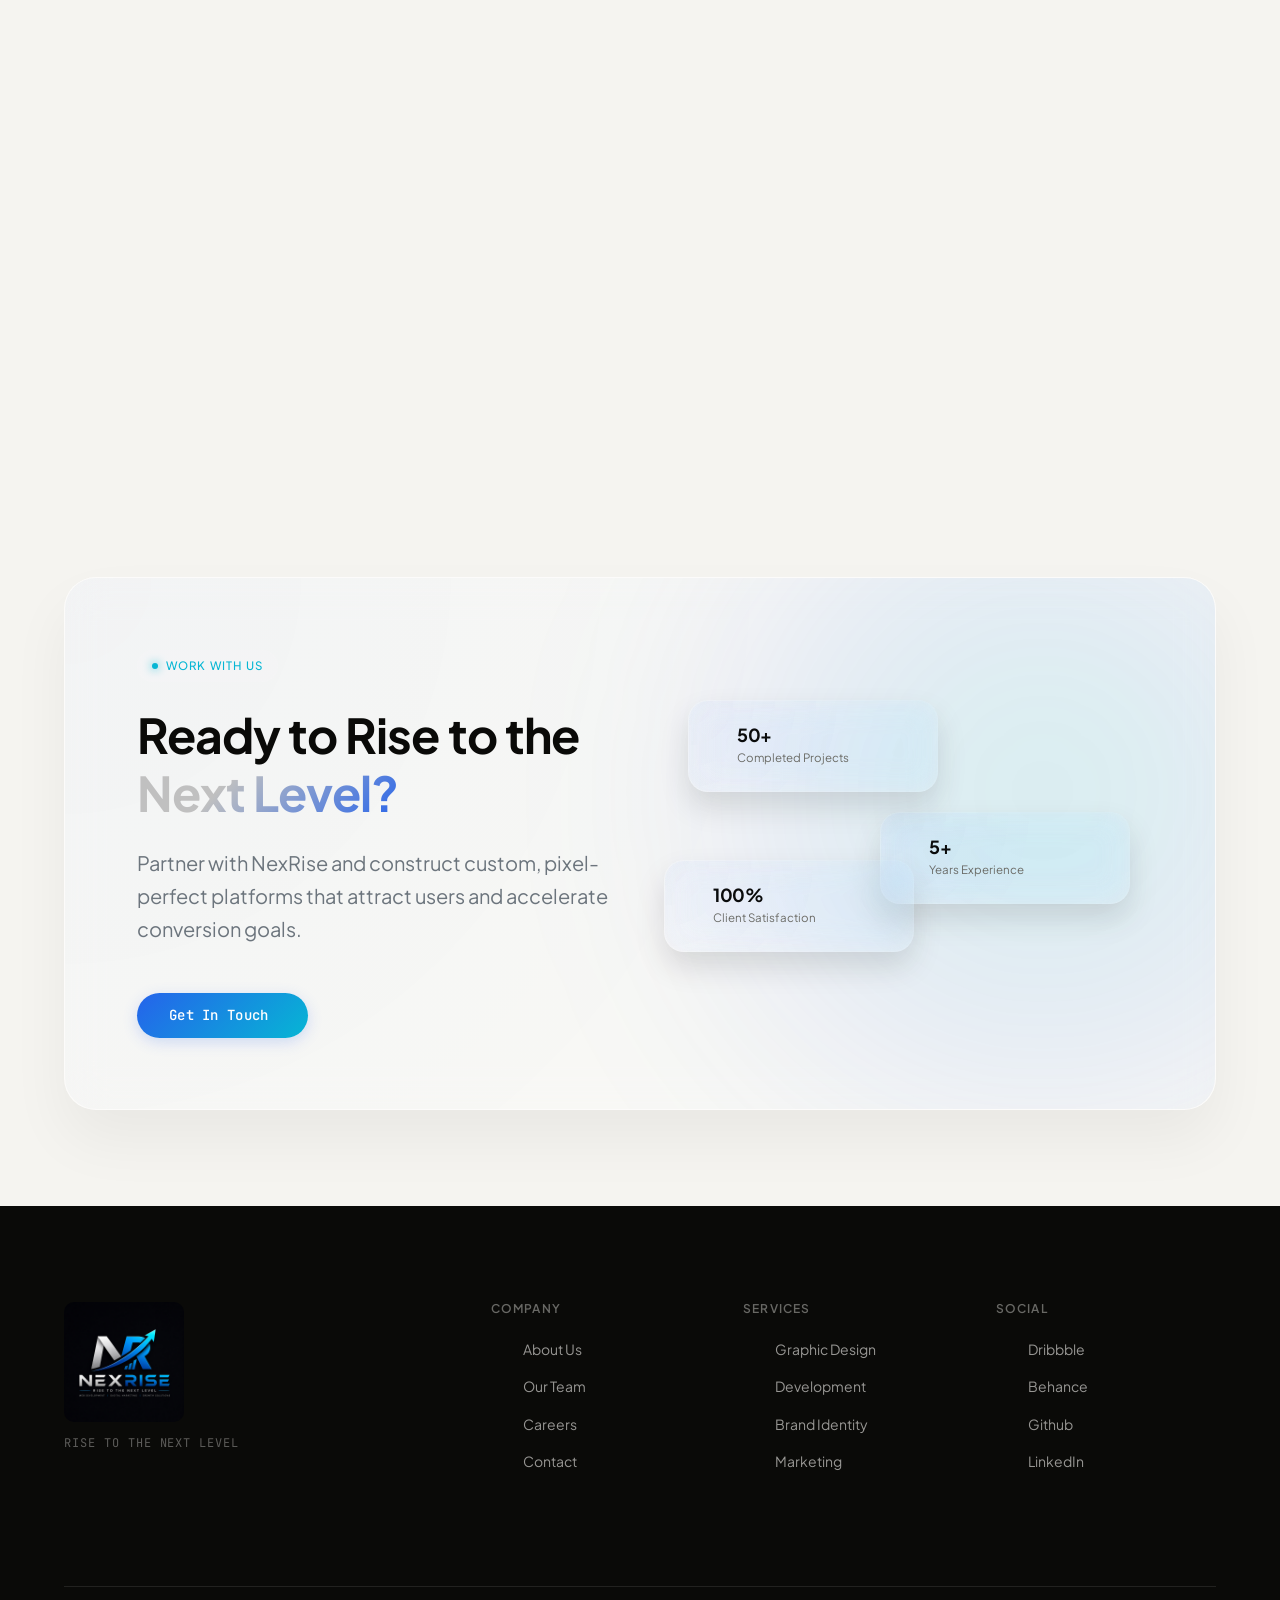
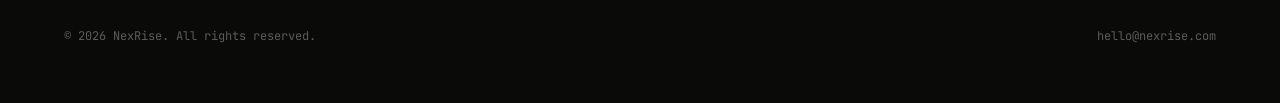
==== commit 9be8a502: "fix: resolve CTA text readability issues on light/dark themes" ====
--- a/about.html
+++ b/about.html
@@ -812,10 +812,10 @@
                 <span class="cta-badge-dot"></span>
                 <span>Work with us</span>
               </div>
-              <h2 class="display-5 fw-bold mb-4 text-white">
+              <h2 class="display-5 fw-bold mb-4">
                 Ready to Rise to the<br><span class="hero__title-accent">Next Level?</span>
               </h2>
-              <p class="cta-description text-white-50 mb-5 fs-5">
+              <p class="cta-description text-secondary mb-5 fs-5">
                 Partner with NexRise and construct custom, pixel-perfect platforms that attract users and accelerate conversion goals.
               </p>
               <a href="contact.html" class="about-btn about-btn-primary submit-btn-glow magnetic-btn">
--- a/css/animations.css
+++ b/css/animations.css
@@ -236,12 +236,18 @@
   position: relative;
   padding: 4.5rem;
   border-radius: 32px;
-  background: var(--glass-bg-reusable);
-  backdrop-filter: blur(15px);
-  -webkit-backdrop-filter: blur(15px);
-  border: 1px solid var(--glass-border-reusable);
-  overflow: hidden;
-  box-shadow: 0 30px 60px rgba(0, 0, 0, 0.15);
+  background: rgba(255, 255, 255, 0.35);
+  backdrop-filter: blur(20px);
+  -webkit-backdrop-filter: blur(20px);
+  border: 1px solid rgba(255, 255, 255, 0.45);
+  overflow: hidden;
+  box-shadow: 0 30px 60px rgba(0, 0, 0, 0.05);
+}
+
+[data-theme="dark"] .cta-two-col-card {
+  background: rgba(10, 10, 8, 0.45);
+  border-color: rgba(245, 244, 240, 0.04);
+  box-shadow: 0 30px 60px rgba(0, 0, 0, 0.25);
 }
 
 .cta-aurora-glow {
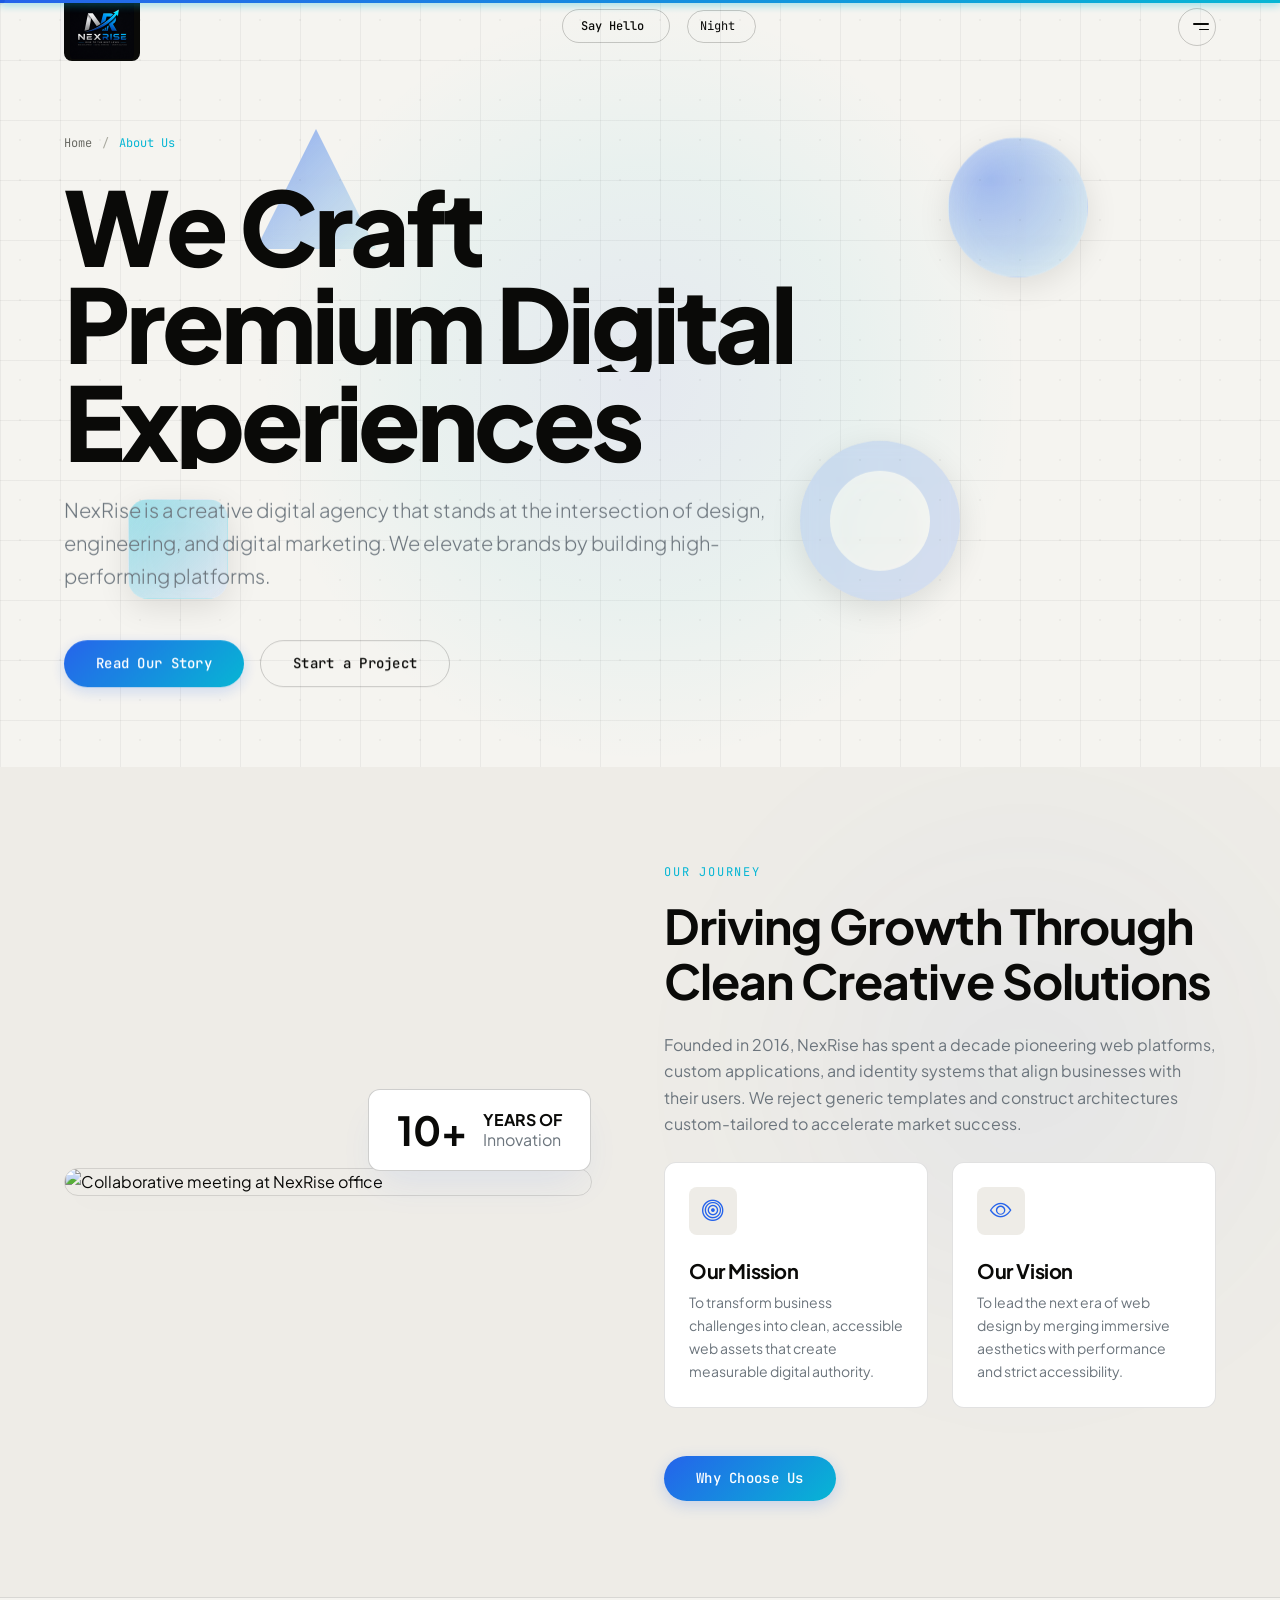
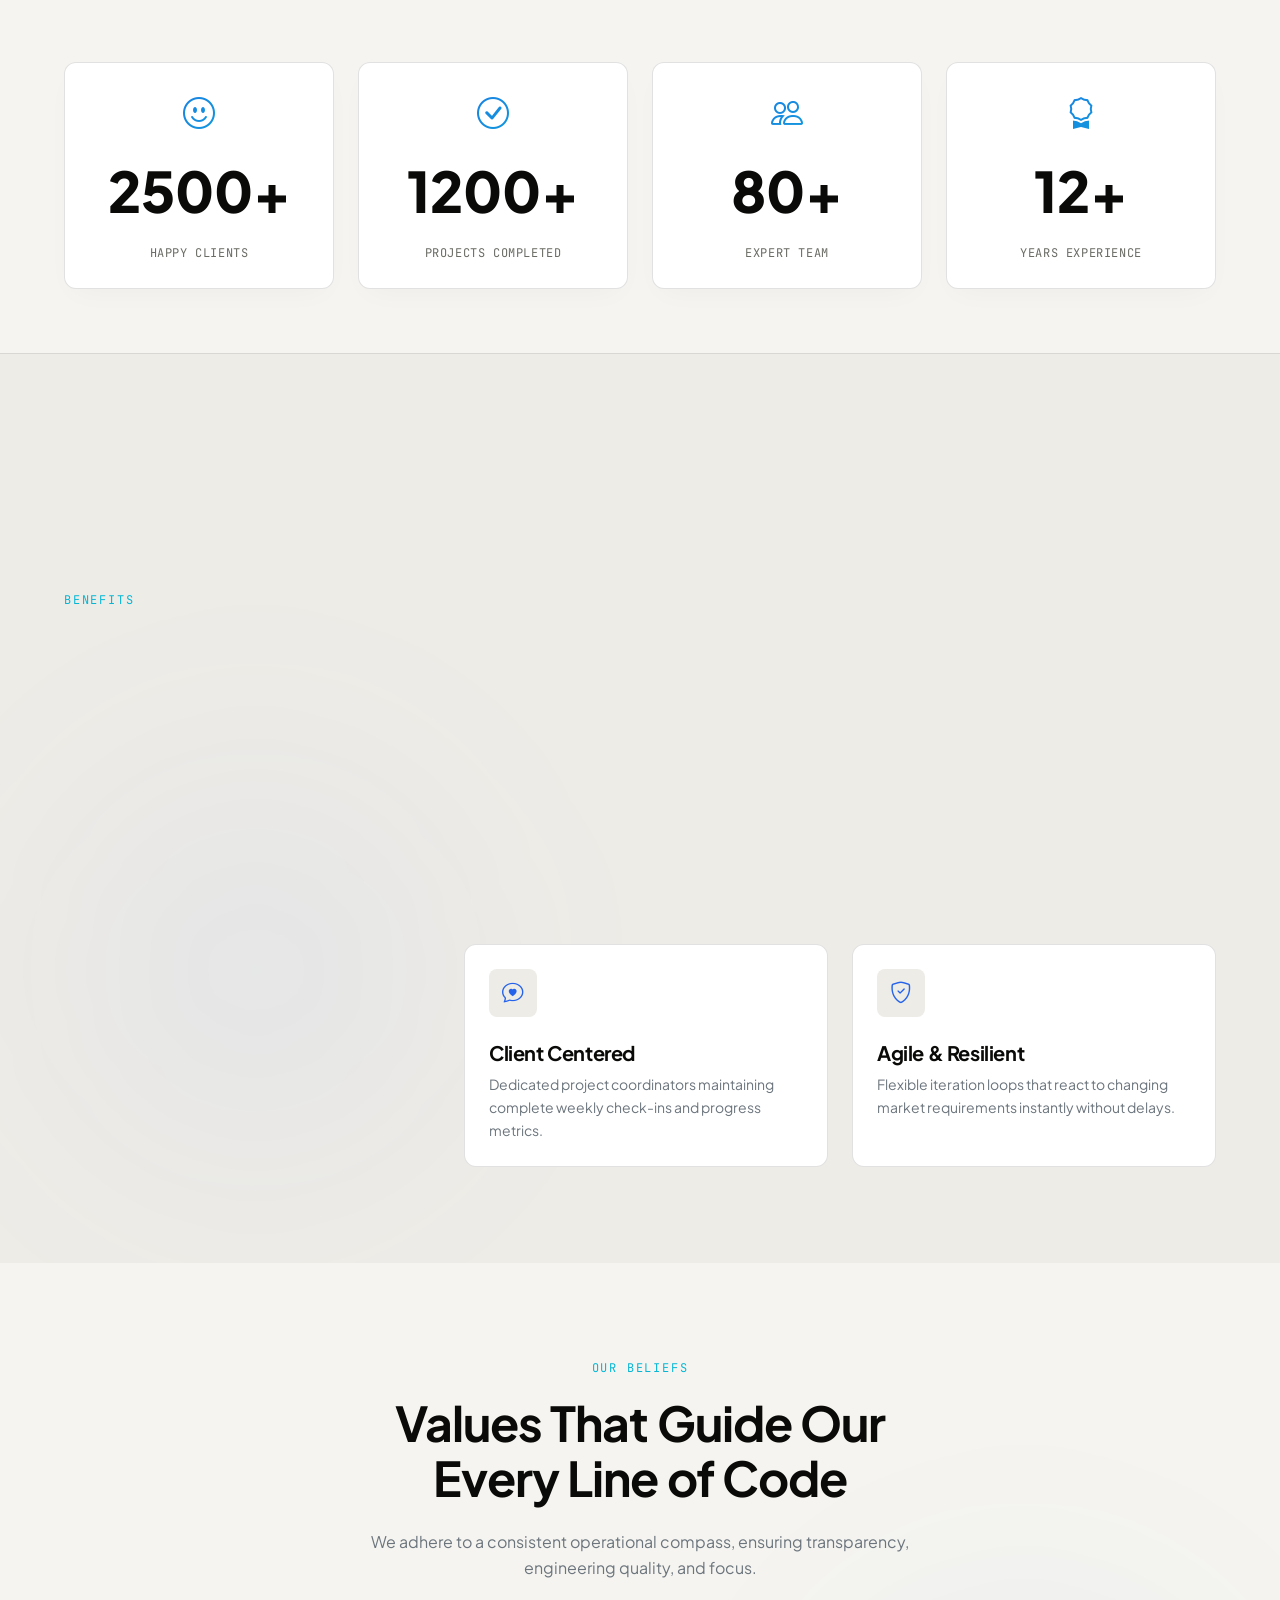
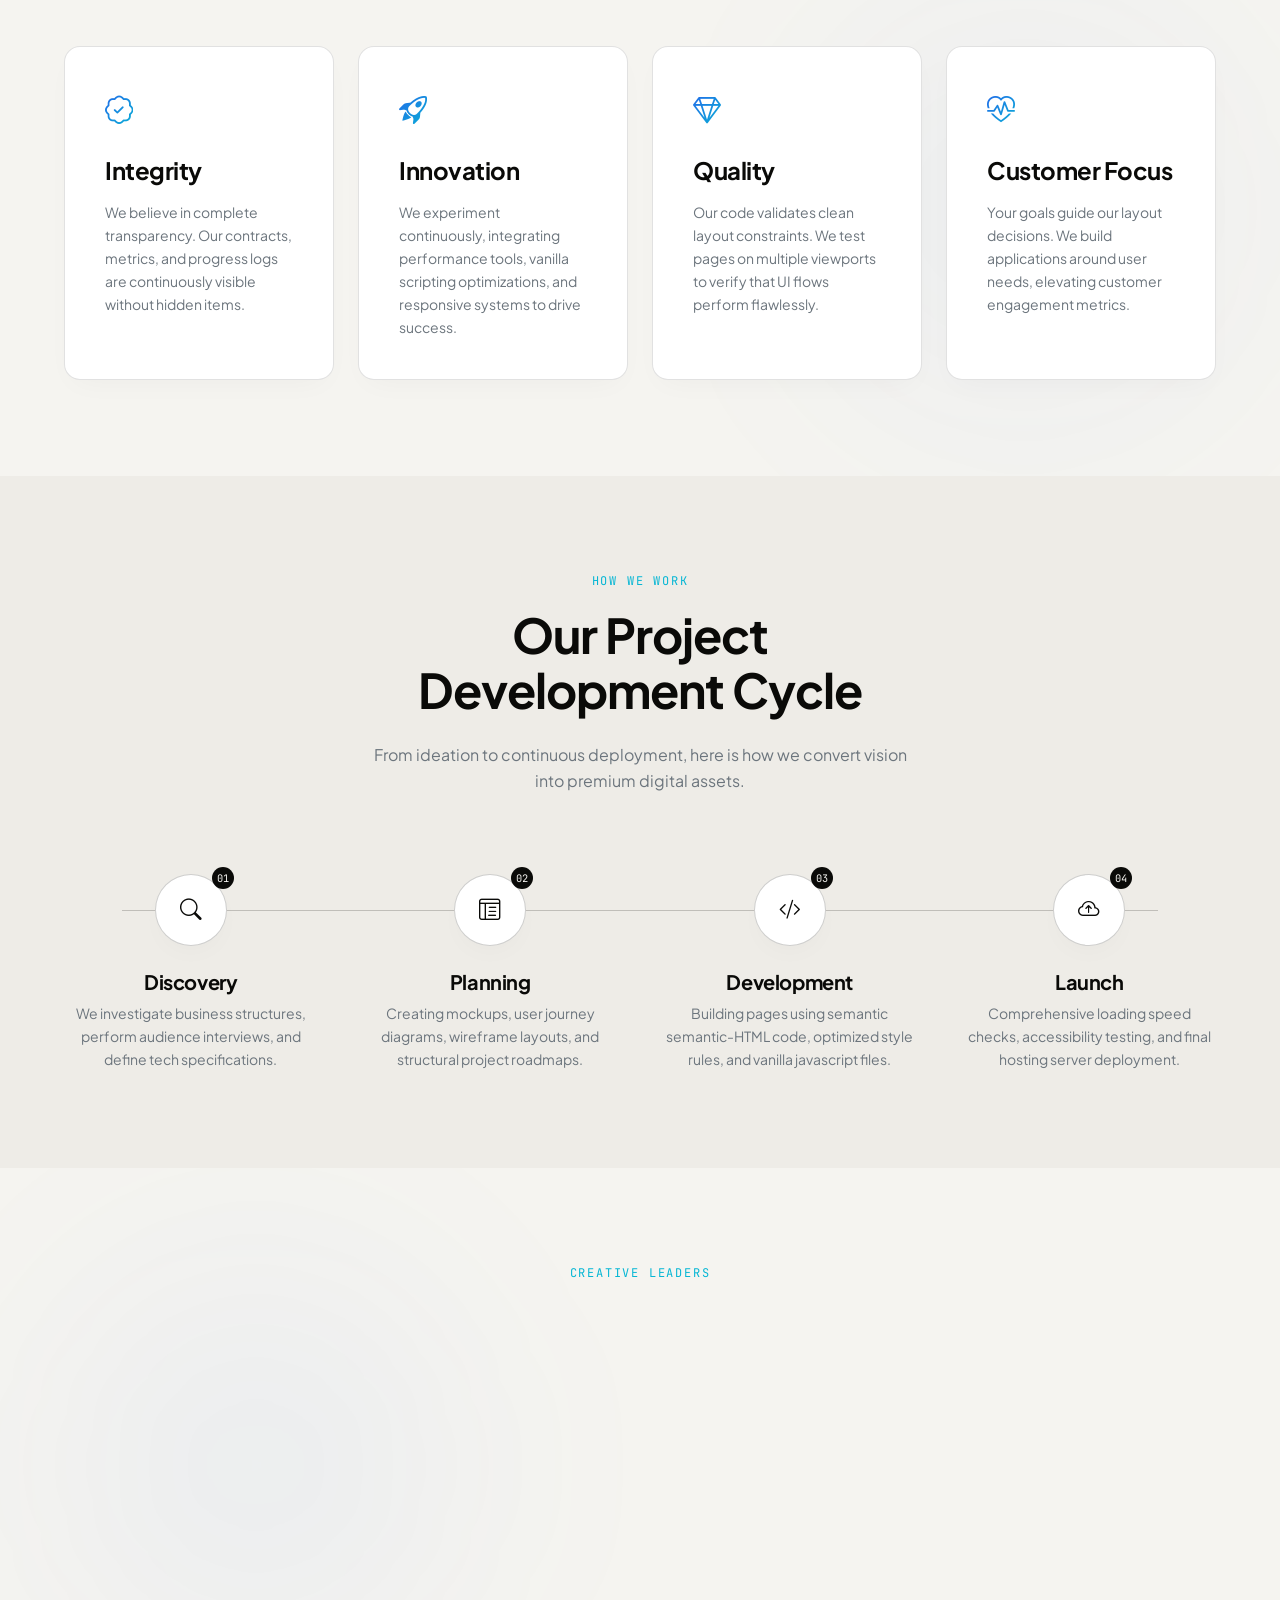
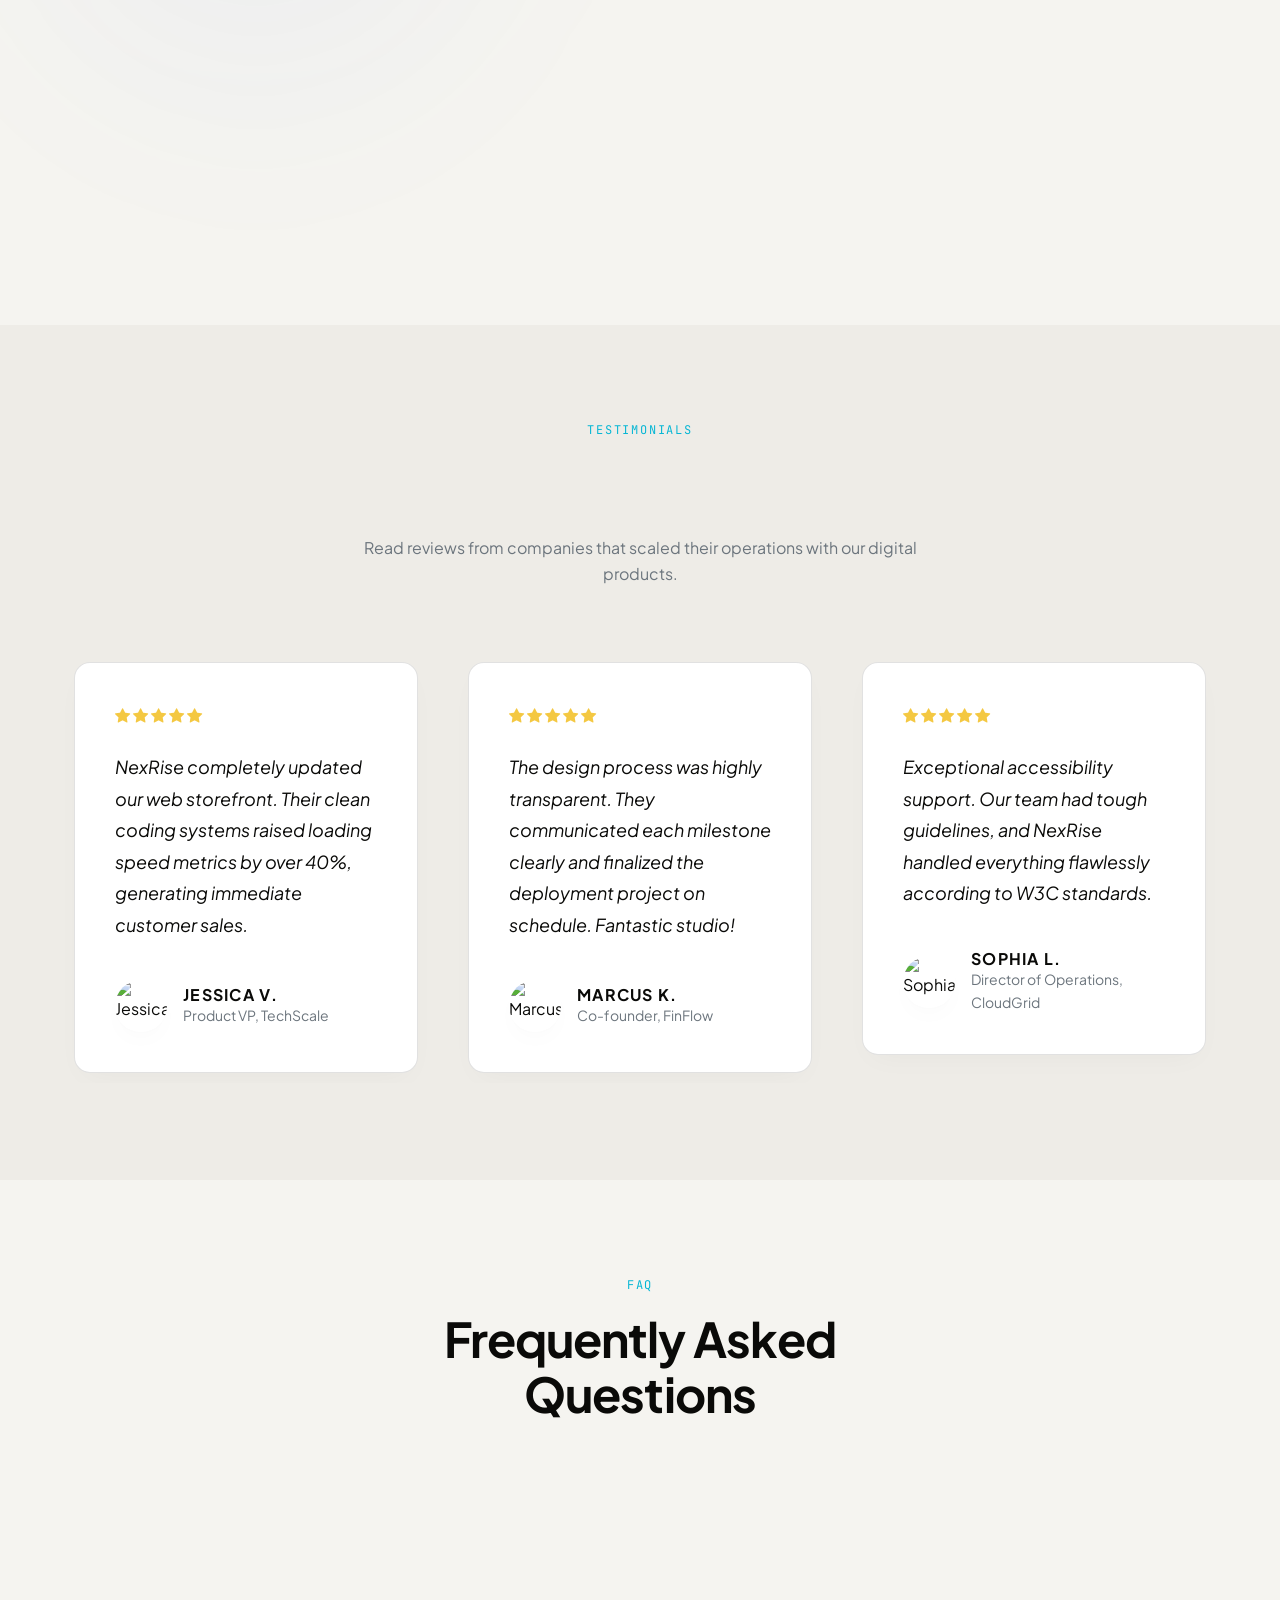
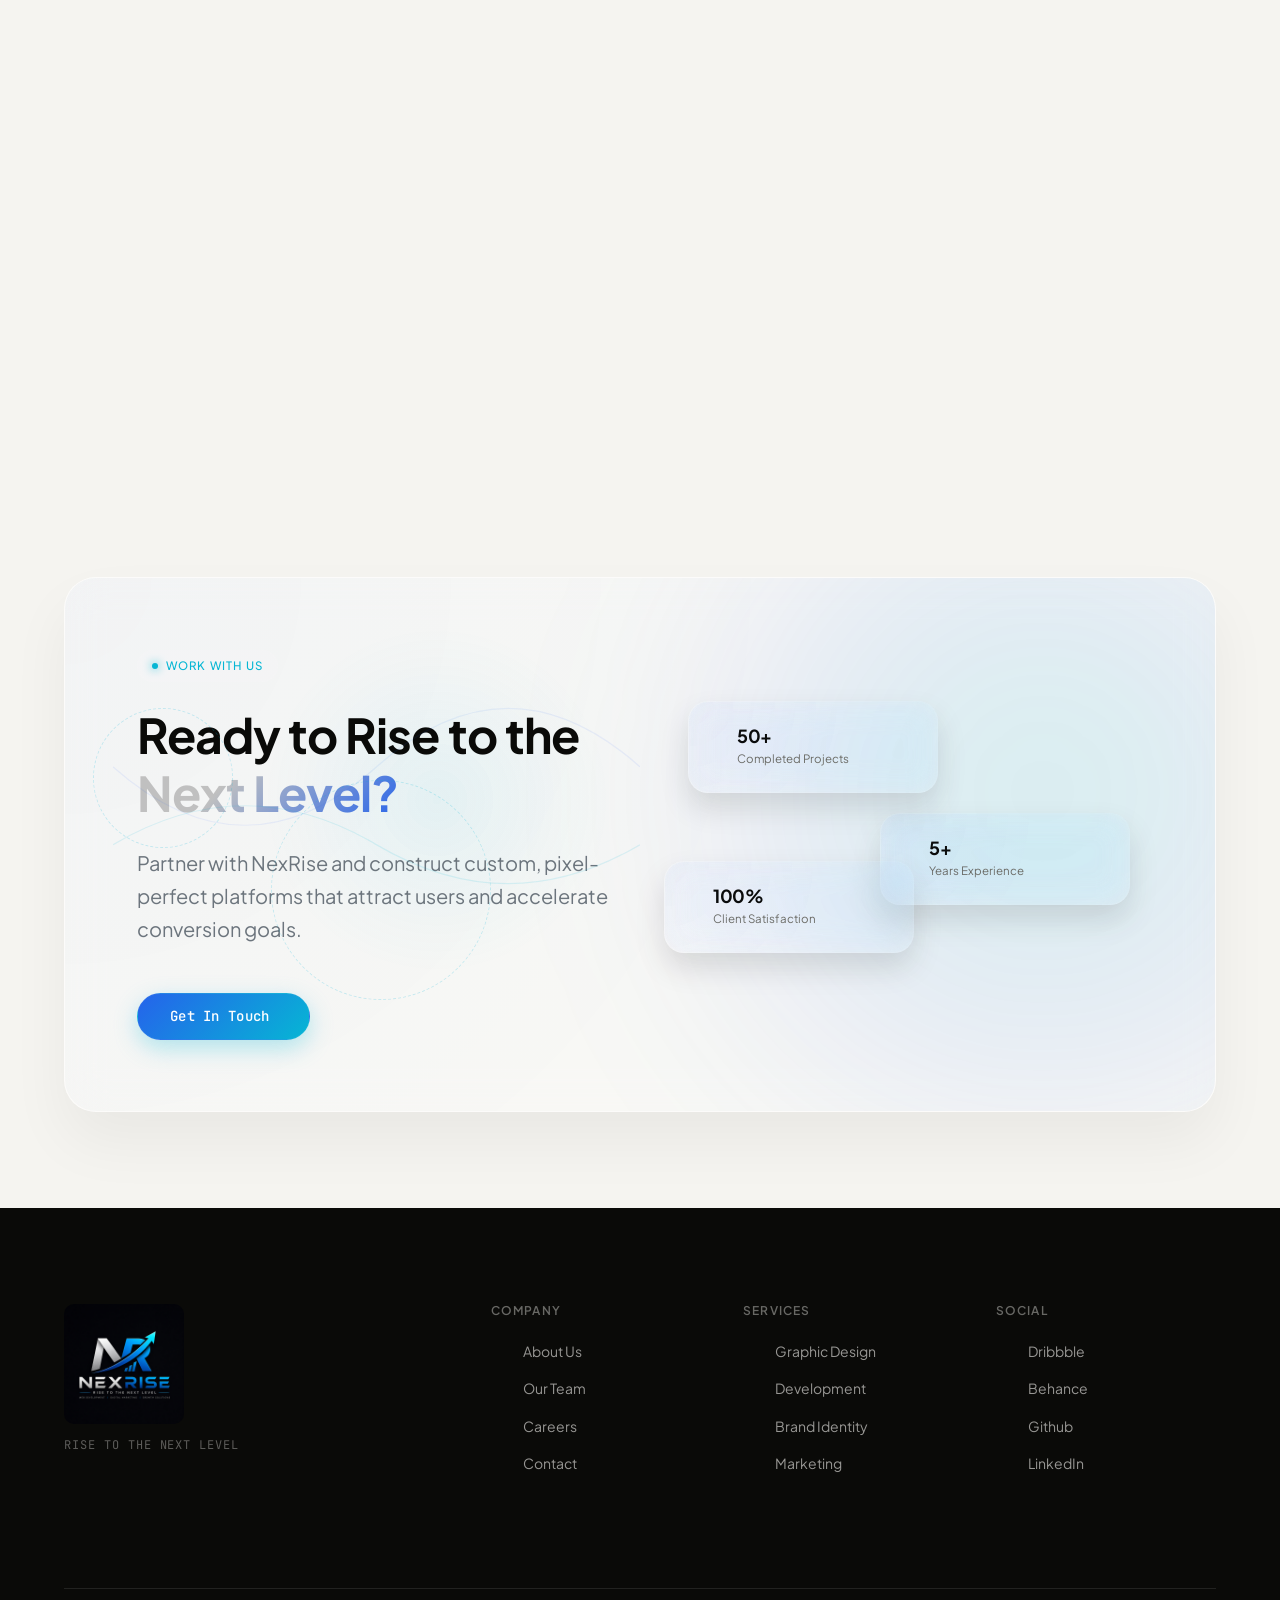
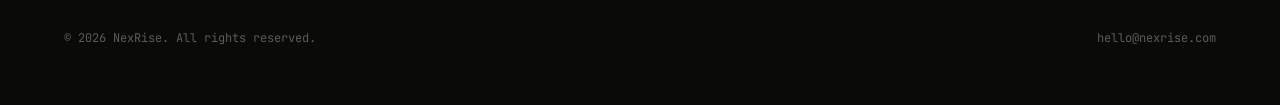
==== commit 76816990: "feat: enhance CTA with cursor spotlight, SVG lines, floating circles, and premium button micro-inter" ====
--- a/about.html
+++ b/about.html
@@ -802,12 +802,21 @@
     <section class="premium-agency-cta" id="cta-section">
       <div class="container">
         <div class="cta-two-col-card glass-glow-card">
-          <!-- Aurora lighting backdrop -->
+          <!-- Aurora lighting backdrop & mouse follow light -->
           <div class="cta-aurora-glow"></div>
+          <div class="cta-mouse-light"></div>
           
           <div class="row align-items-center g-5">
             <!-- Left Side -->
             <div class="col-lg-6 col-12 text-start position-relative" style="z-index: 2;">
+              <!-- Background animated shapes behind heading -->
+              <div class="cta-circle cta-circle-1"></div>
+              <div class="cta-circle cta-circle-2"></div>
+              <svg class="cta-svg-lines" viewBox="0 0 100 100" preserveAspectRatio="none">
+                <path d="M0,50 Q25,30 50,50 T100,50" fill="none" stroke="rgba(6, 182, 212, 0.12)" stroke-width="0.3" />
+                <path d="M0,30 Q25,60 50,30 T100,30" fill="none" stroke="rgba(37, 99, 235, 0.08)" stroke-width="0.3" />
+              </svg>
+
               <div class="cta-badge">
                 <span class="cta-badge-dot"></span>
                 <span>Work with us</span>
--- a/css/animations.css
+++ b/css/animations.css
@@ -420,3 +420,98 @@
     animation: none !important;
   }
 }
+
+/* --- Redesigned CTA Visual Effects & Micro-interactions --- */
+.cta-mouse-light {
+  position: absolute;
+  width: 350px;
+  height: 350px;
+  border-radius: 50%;
+  background: radial-gradient(circle, rgba(6, 182, 212, 0.18) 0%, transparent 70%);
+  transform: translate(-50%, -50%);
+  pointer-events: none;
+  z-index: 1;
+  mix-blend-mode: screen;
+}
+
+[data-theme="light"] .cta-mouse-light {
+  background: radial-gradient(circle, rgba(6, 182, 212, 0.08) 0%, transparent 70%);
+  mix-blend-mode: multiply;
+}
+
+/* Wavy SVG Lines behind Heading */
+.cta-svg-lines {
+  position: absolute;
+  top: 0;
+  left: 0;
+  width: 100%;
+  height: 100%;
+  pointer-events: none;
+  z-index: 1;
+}
+
+/* Decorative Floating Circles */
+.cta-circle {
+  position: absolute;
+  border-radius: 50%;
+  border: 1px dashed rgba(6, 182, 212, 0.2);
+  pointer-events: none;
+  z-index: 1;
+}
+
+.cta-circle-1 {
+  width: 140px;
+  height: 140px;
+  top: 15%;
+  left: -20px;
+  animation: rotateCircle1 22s infinite linear;
+}
+
+.cta-circle-2 {
+  width: 220px;
+  height: 220px;
+  bottom: 10%;
+  left: 30%;
+  animation: rotateCircle2 28s infinite linear;
+}
+
+@keyframes rotateCircle1 {
+  0% { transform: rotate(0deg) scale(0.95); }
+  50% { transform: rotate(180deg) scale(1.05); }
+  100% { transform: rotate(360deg) scale(0.95); }
+}
+
+@keyframes rotateCircle2 {
+  0% { transform: rotate(360deg) scale(1.05); }
+  50% { transform: rotate(180deg) scale(0.95); }
+  100% { transform: rotate(0deg) scale(1.05); }
+}
+
+/* Premium stat card micro-interactions */
+.float-stat-card:hover {
+  transform: scale(1.03) translateY(-8px) !important;
+  border-color: rgba(6, 182, 212, 0.25) !important;
+  box-shadow: 0 25px 50px rgba(6, 182, 212, 0.2) !important;
+}
+
+/* Premium Button Styling extensions */
+.submit-btn-glow {
+  background: var(--color-accent-gradient) !important;
+  border: 1px solid rgba(255, 255, 255, 0.05) !important;
+  box-shadow: 0 8px 25px rgba(6, 182, 212, 0.3) !important;
+  color: #fff !important;
+  transition: all 0.35s cubic-bezier(0.16, 1, 0.3, 1) !important;
+}
+
+.submit-btn-glow:hover {
+  transform: scale(1.025) !important;
+  box-shadow: 0 12px 35px rgba(6, 182, 212, 0.5) !important;
+}
+
+.submit-btn-glow i {
+  transition: transform 0.35s cubic-bezier(0.16, 1, 0.3, 1);
+}
+
+.submit-btn-glow:hover i {
+  transform: translate3d(4px, -3px, 0);
+}
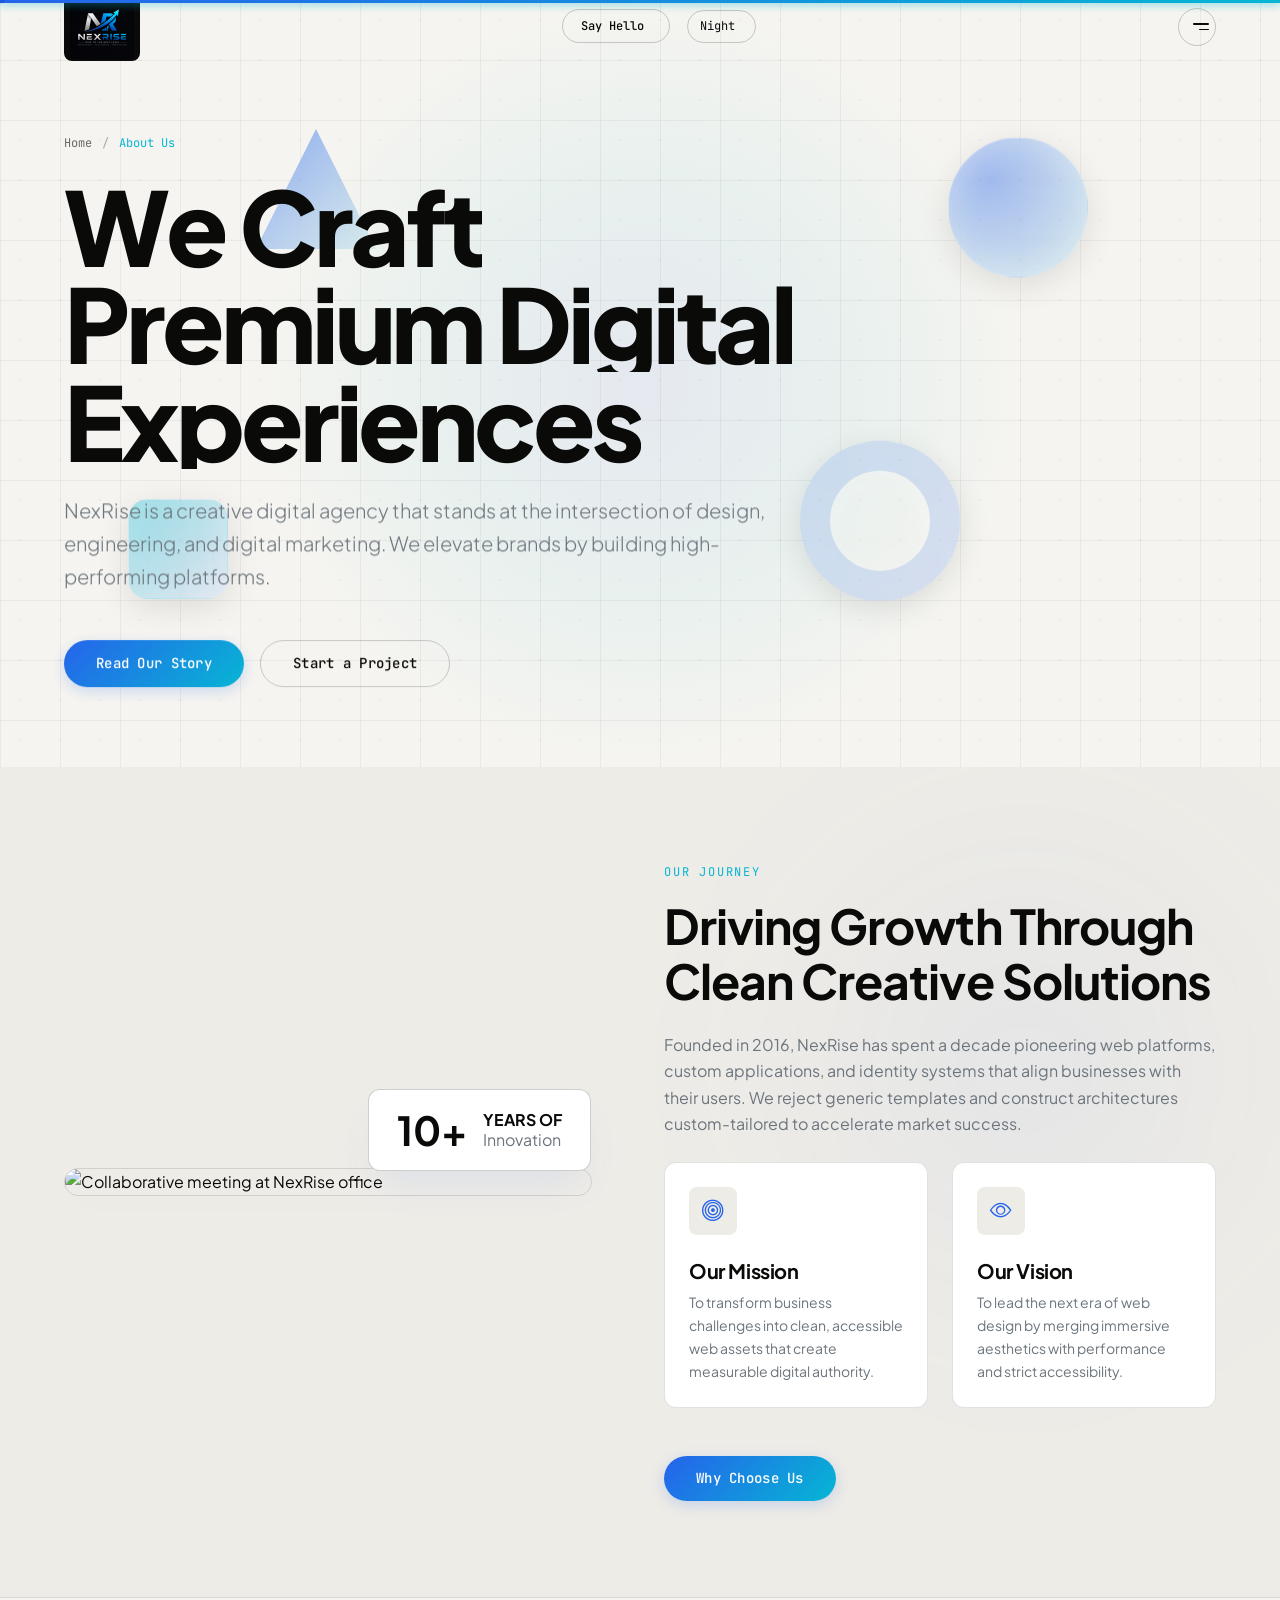
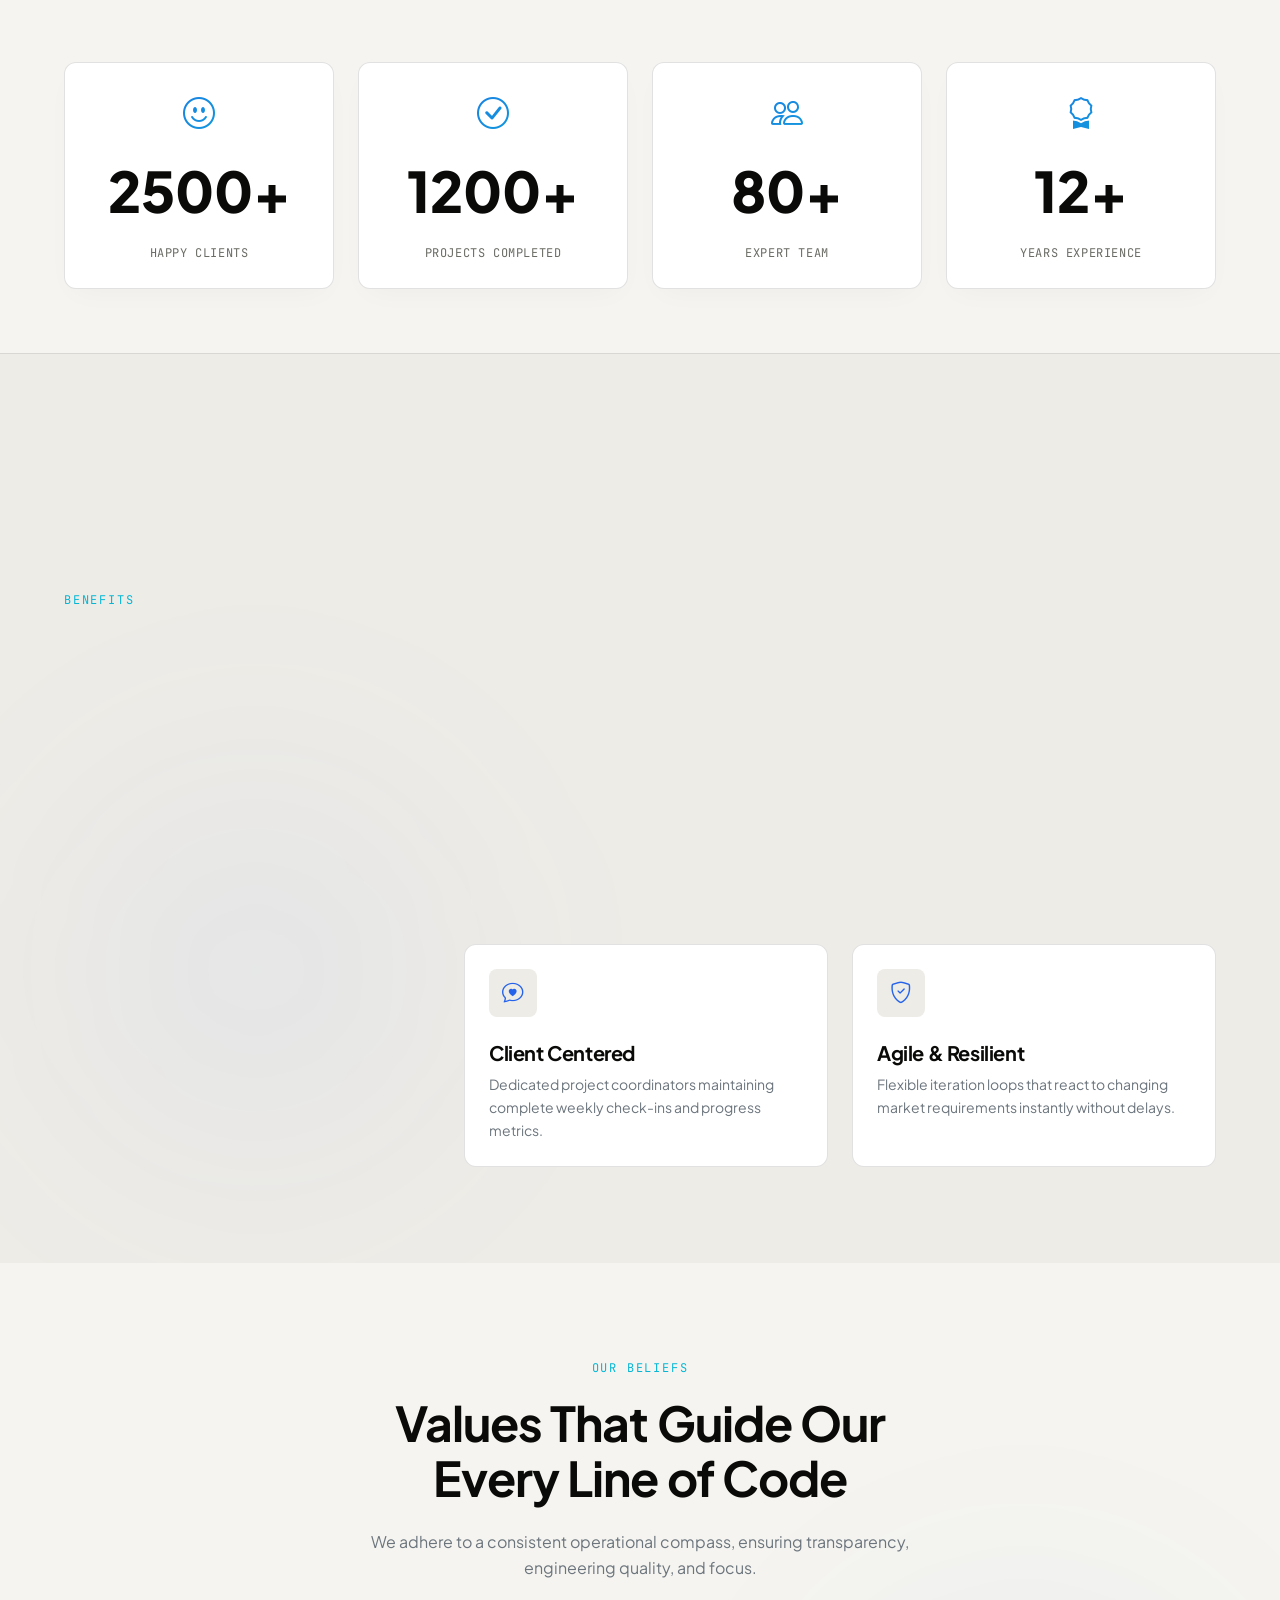
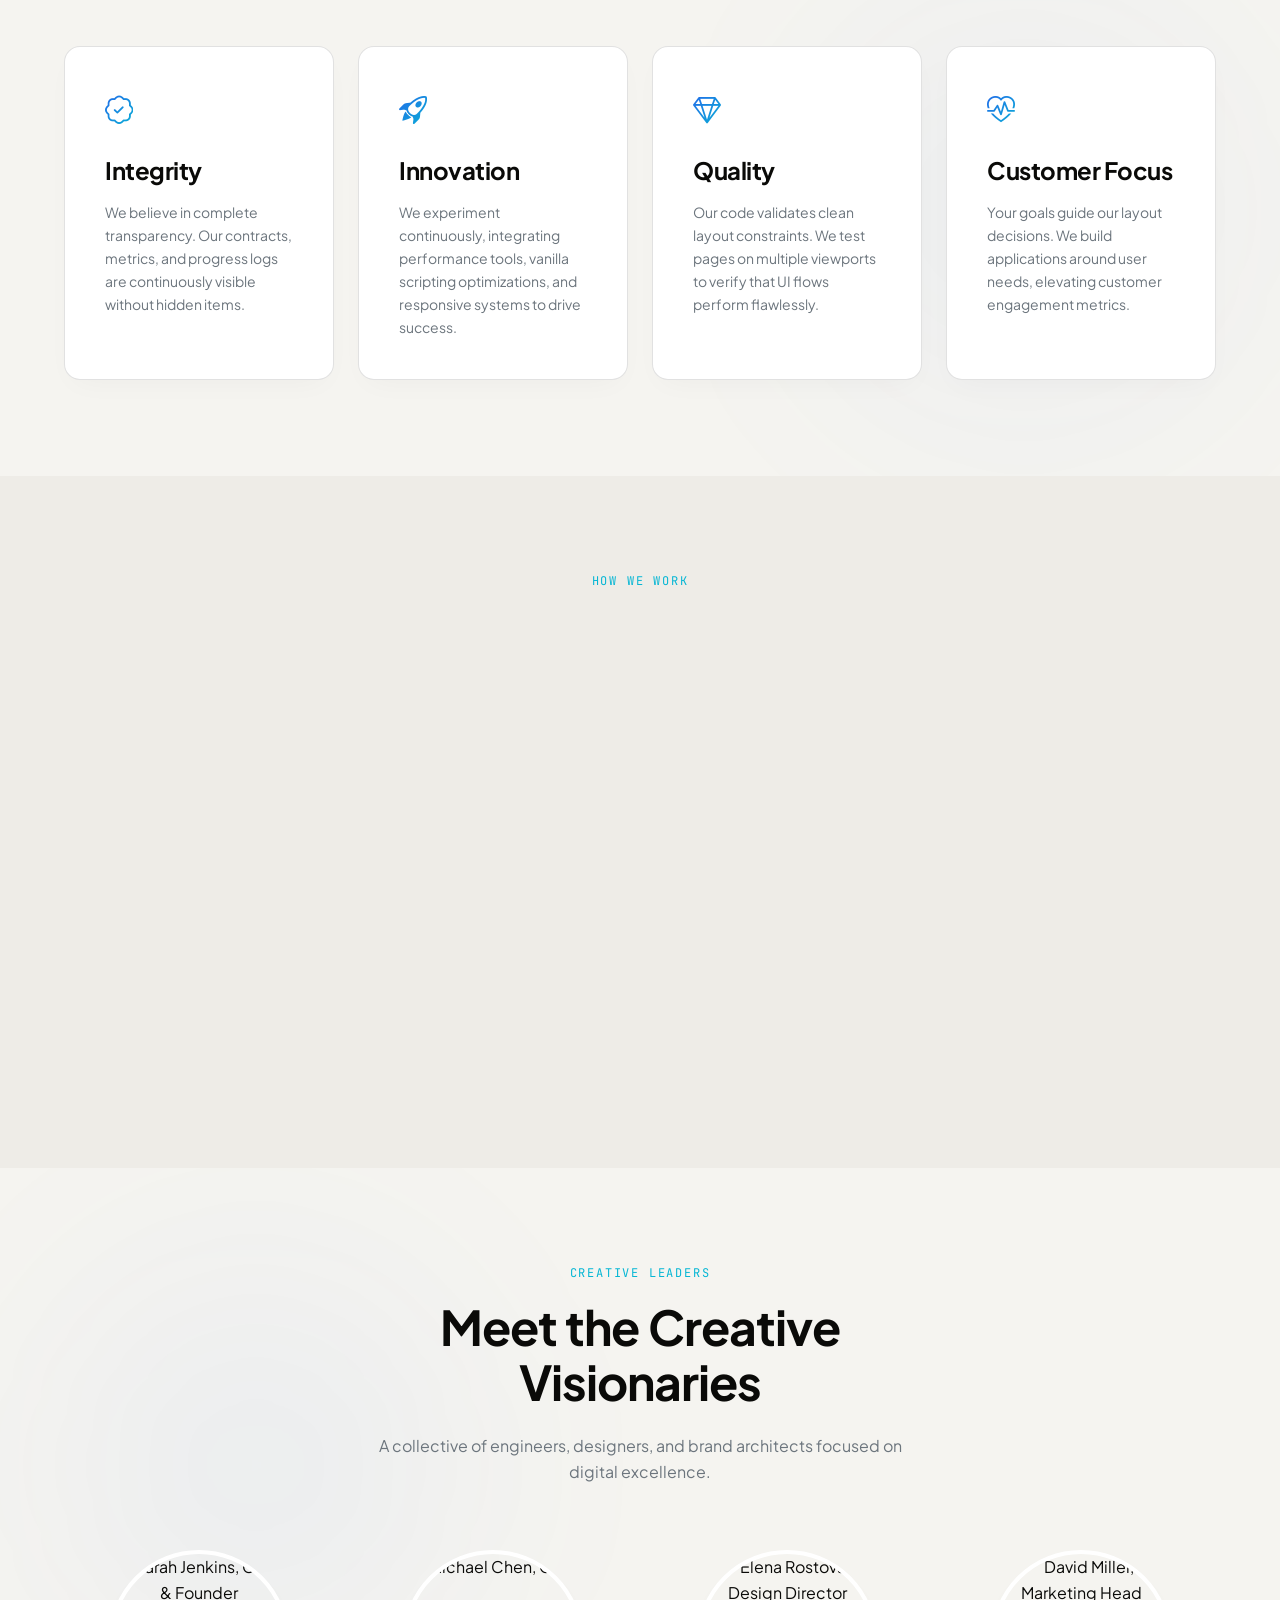
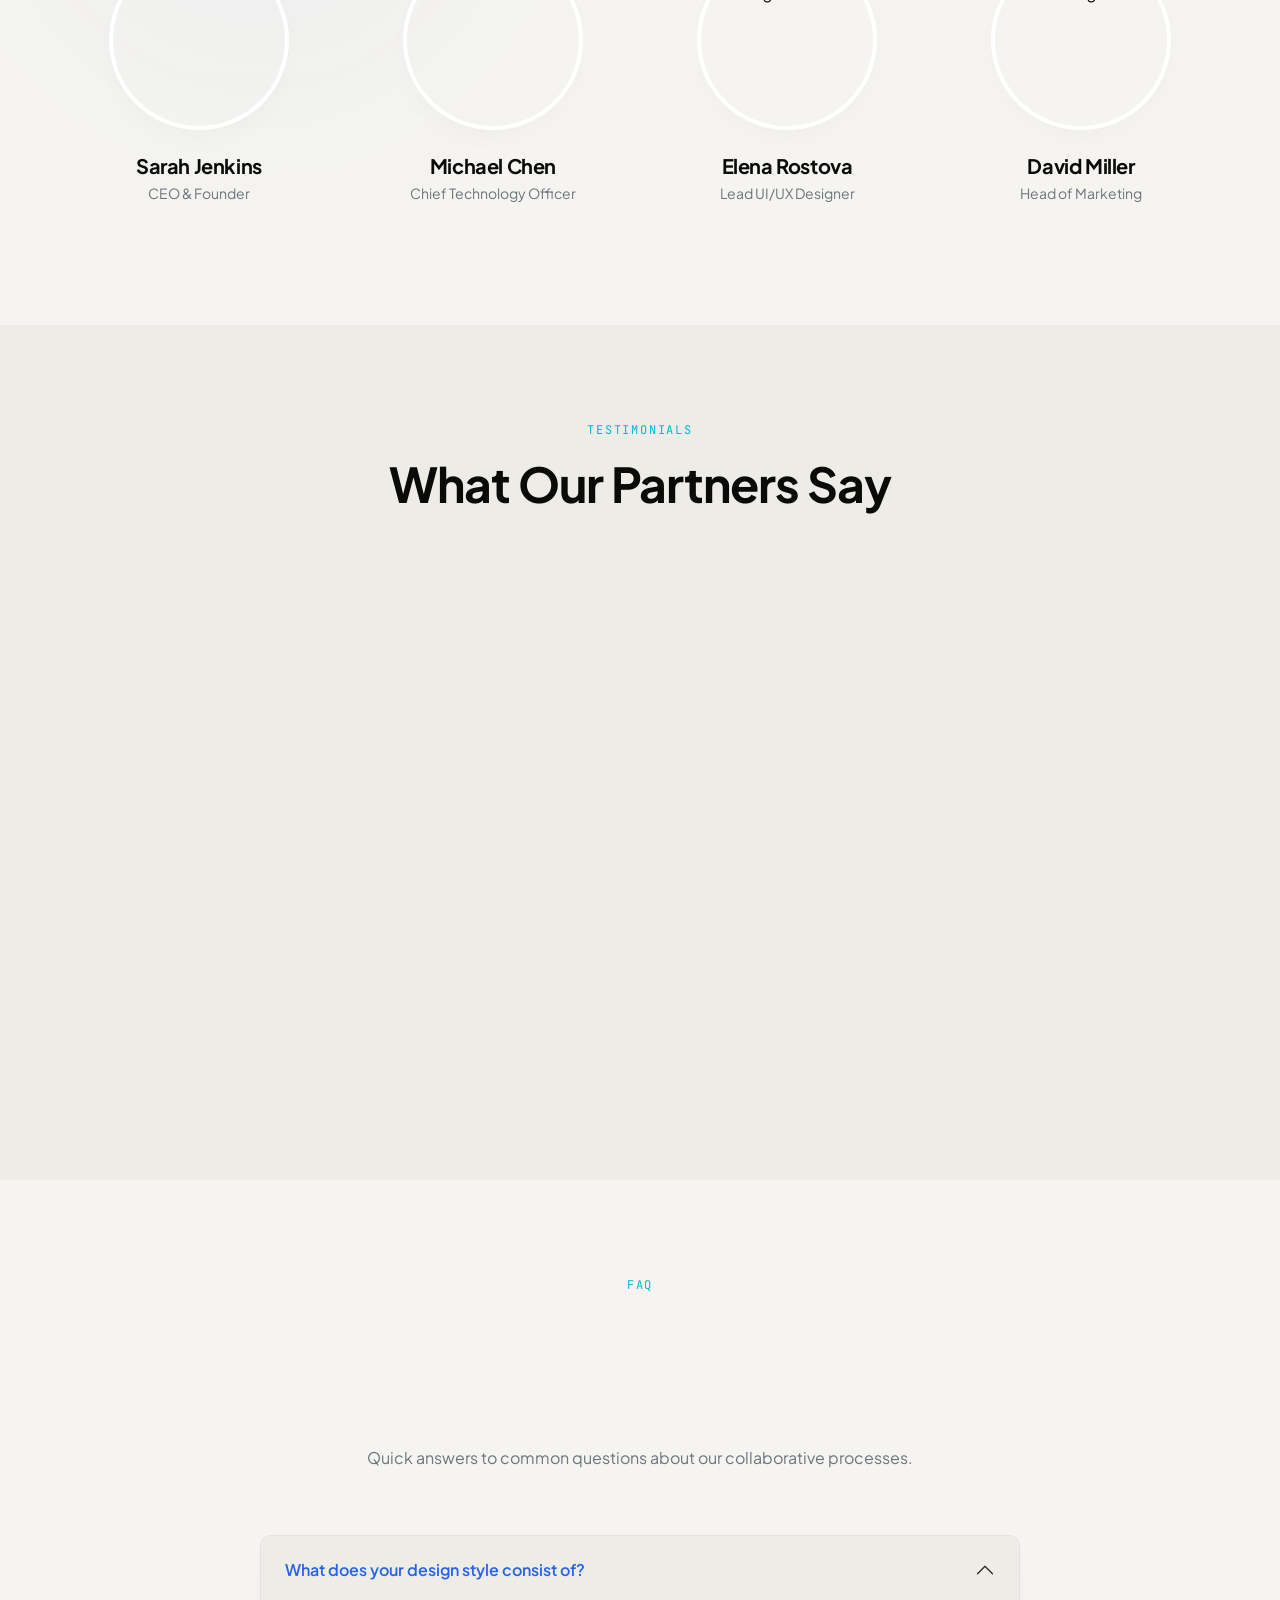
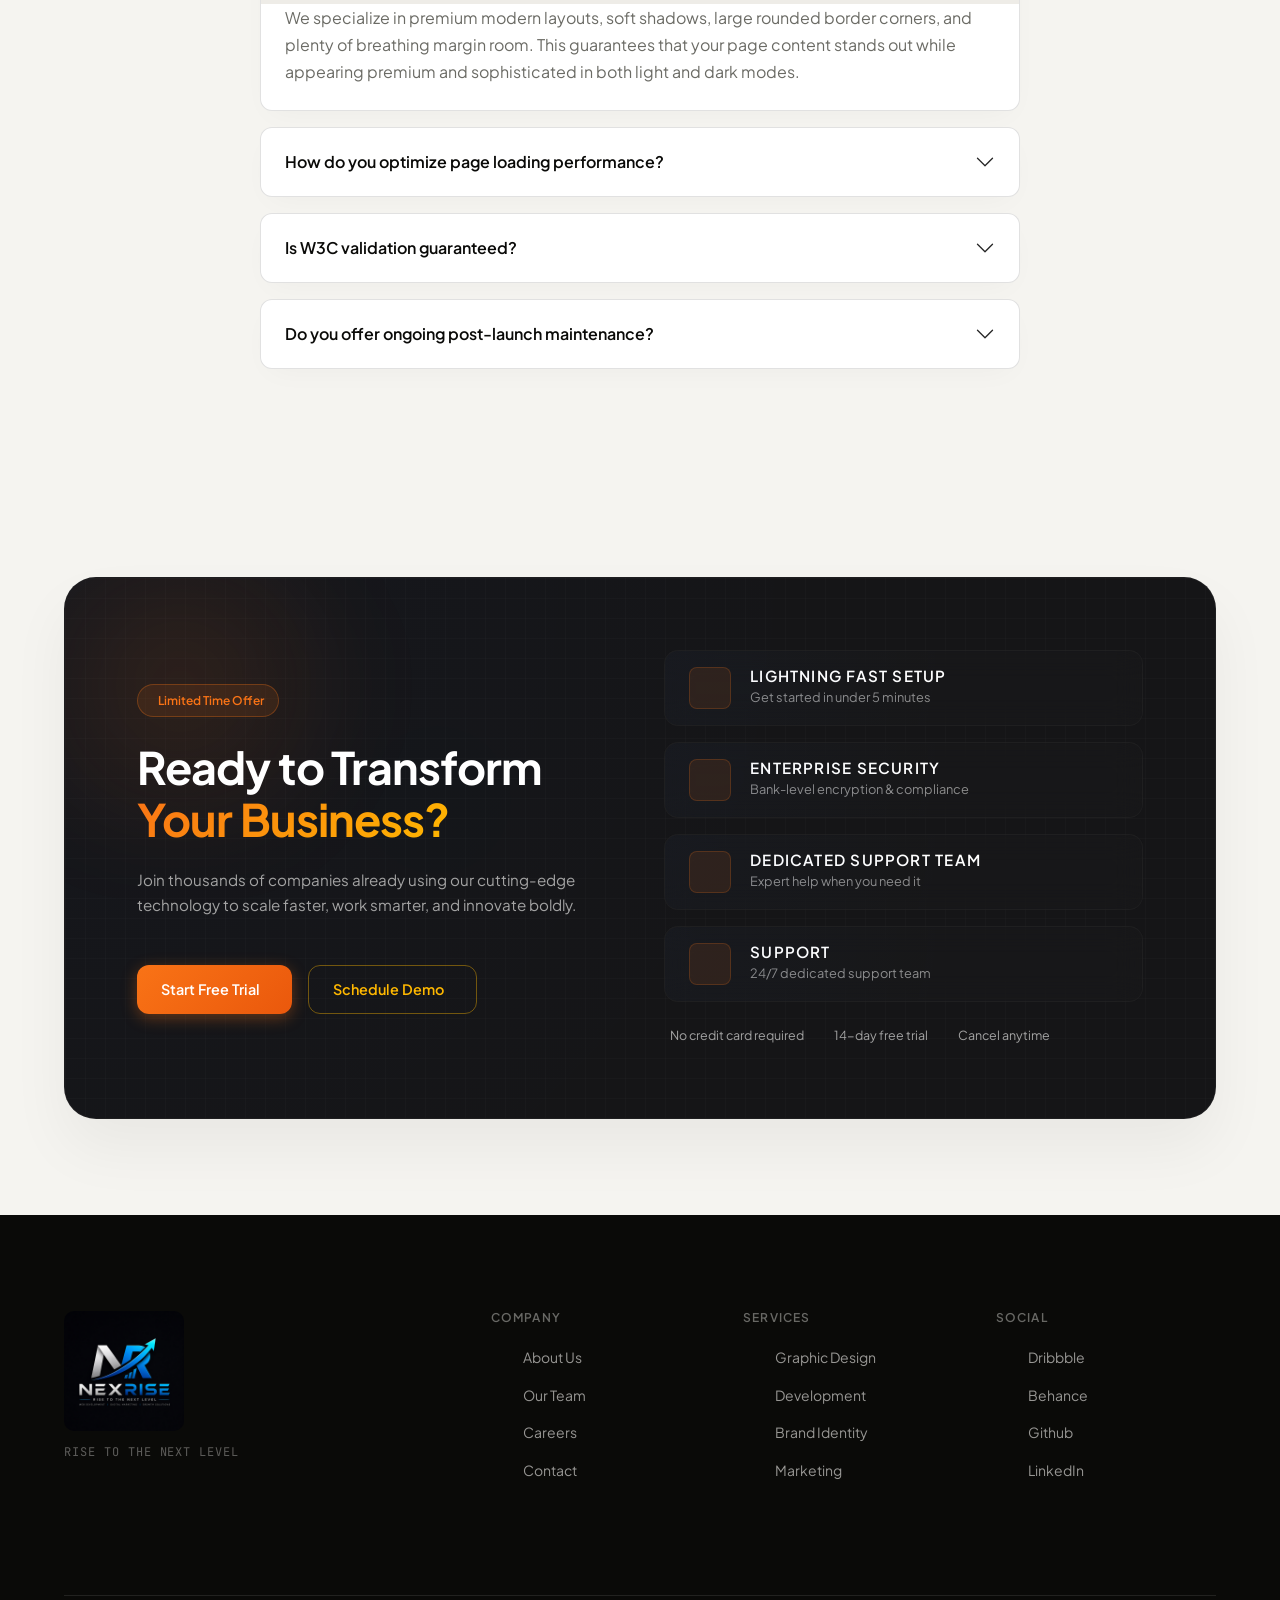
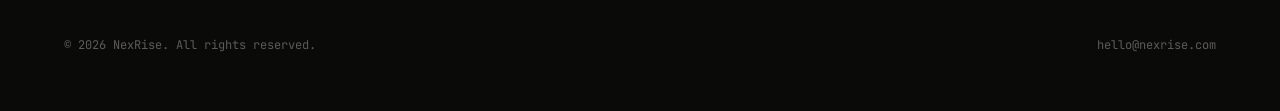
==== commit bb8b95ab: "feat: redesign Call to Action section to match user's reference image UX" ====
--- a/about.html
+++ b/about.html
@@ -798,68 +798,90 @@
       </div>
     </section>
 
-    <!-- Redesigned Premium Agency Call to Action -->
+    <!-- Redesigned Premium Agency Call to Action (Reference Image Match) -->
     <section class="premium-agency-cta" id="cta-section">
       <div class="container">
         <div class="cta-two-col-card glass-glow-card">
-          <!-- Aurora lighting backdrop & mouse follow light -->
-          <div class="cta-aurora-glow"></div>
+          <!-- Spotlight Cursor tracker, Grid overlay and Corner glow -->
+          <div class="cta-grid-overlay"></div>
           <div class="cta-mouse-light"></div>
+          <div class="cta-corner-glow"></div>
           
           <div class="row align-items-center g-5">
             <!-- Left Side -->
             <div class="col-lg-6 col-12 text-start position-relative" style="z-index: 2;">
-              <!-- Background animated shapes behind heading -->
-              <div class="cta-circle cta-circle-1"></div>
-              <div class="cta-circle cta-circle-2"></div>
-              <svg class="cta-svg-lines" viewBox="0 0 100 100" preserveAspectRatio="none">
-                <path d="M0,50 Q25,30 50,50 T100,50" fill="none" stroke="rgba(6, 182, 212, 0.12)" stroke-width="0.3" />
-                <path d="M0,30 Q25,60 50,30 T100,30" fill="none" stroke="rgba(37, 99, 235, 0.08)" stroke-width="0.3" />
-              </svg>
-
-              <div class="cta-badge">
-                <span class="cta-badge-dot"></span>
-                <span>Work with us</span>
-              </div>
-              <h2 class="display-5 fw-bold mb-4">
-                Ready to Rise to the<br><span class="hero__title-accent">Next Level?</span>
+              <!-- Badge -->
+              <div class="cta-limited-badge">
+                <i class="ph ph-star-fill"></i>
+                <span>Limited Time Offer</span>
+              </div>
+              
+              <!-- Heading -->
+              <h2 class="cta-ref-heading mb-4">
+                Ready to Transform<br>
+                <span class="cta-accent-color">Your Business?</span>
               </h2>
-              <p class="cta-description text-secondary mb-5 fs-5">
-                Partner with NexRise and construct custom, pixel-perfect platforms that attract users and accelerate conversion goals.
+              
+              <!-- Description -->
+              <p class="cta-ref-description text-secondary mb-5">
+                Join thousands of companies already using our cutting-edge technology to scale faster, work smarter, and innovate boldly.
               </p>
-              <a href="contact.html" class="about-btn about-btn-primary submit-btn-glow magnetic-btn">
-                <span>Get In Touch</span>
-                <i class="ph ph-arrow-up-right"></i>
-              </a>
-            </div>
-
-            <!-- Right Side (Floating glass cards) -->
-            <div class="col-lg-6 col-12 position-relative d-flex justify-content-center align-items-center" style="min-height: 380px; z-index: 2;">
-              <div class="floating-cards-container">
-                <!-- Card 1: Completed Projects -->
-                <div class="float-stat-card card-1 glass-glow-card">
-                  <div class="float-card-icon"><i class="ph ph-rocket-launch"></i></div>
-                  <div>
-                    <h3 class="stat-number" data-target="50" data-suffix="+">50+</h3>
-                    <p class="stat-label">Completed Projects</p>
-                  </div>
-                </div>
-                <!-- Card 2: Years Experience -->
-                <div class="float-stat-card card-2 glass-glow-card">
-                  <div class="float-card-icon"><i class="ph ph-briefcase"></i></div>
-                  <div>
-                    <h3 class="stat-number" data-target="5" data-suffix="+">5+</h3>
-                    <p class="stat-label">Years Experience</p>
-                  </div>
-                </div>
-                <!-- Card 3: Client Satisfaction -->
-                <div class="float-stat-card card-3 glass-glow-card">
-                  <div class="float-card-icon"><i class="ph ph-sparkles"></i></div>
-                  <div>
-                    <h3 class="stat-number" data-target="100" data-suffix="%">100%</h3>
-                    <p class="stat-label">Client Satisfaction</p>
-                  </div>
-                </div>
+              
+              <!-- Buttons -->
+              <div class="cta-btn-group">
+                <a href="contact.html" class="cta-ref-btn-primary magnetic-btn">
+                  <span>Start Free Trial</span>
+                  <i class="ph ph-arrow-right"></i>
+                </a>
+                <a href="contact.html" class="cta-ref-btn-secondary magnetic-btn">
+                  <span>Schedule Demo</span>
+                  <i class="ph ph-calendar"></i>
+                </a>
+              </div>
+            </div>
+
+            <!-- Right Side (List Items & Bullet Features) -->
+            <div class="col-lg-6 col-12 position-relative" style="z-index: 2;">
+              <div class="cta-list-container">
+                <!-- Item 1 -->
+                <div class="cta-list-item glass-glow-card">
+                  <div class="cta-item-icon-box"><i class="ph ph-lightning"></i></div>
+                  <div class="cta-item-text">
+                    <h4>Lightning Fast Setup</h4>
+                    <p>Get started in under 5 minutes</p>
+                  </div>
+                </div>
+                <!-- Item 2 -->
+                <div class="cta-list-item glass-glow-card">
+                  <div class="cta-item-icon-box"><i class="ph ph-lock-key"></i></div>
+                  <div class="cta-item-text">
+                    <h4>Enterprise Security</h4>
+                    <p>Bank-level encryption & compliance</p>
+                  </div>
+                </div>
+                <!-- Item 3 -->
+                <div class="cta-list-item glass-glow-card">
+                  <div class="cta-item-icon-box"><i class="ph ph-thumbs-up"></i></div>
+                  <div class="cta-item-text">
+                    <h4>Dedicated Support Team</h4>
+                    <p>Expert help when you need it</p>
+                  </div>
+                </div>
+                <!-- Item 4 -->
+                <div class="cta-list-item glass-glow-card">
+                  <div class="cta-item-icon-box"><i class="ph ph-headset"></i></div>
+                  <div class="cta-item-text">
+                    <h4>Support</h4>
+                    <p>24/7 dedicated support team</p>
+                  </div>
+                </div>
+              </div>
+              
+              <!-- Bullet features -->
+              <div class="cta-bullets-row mt-4">
+                <span class="cta-bullet"><i class="ph ph-check-circle-fill"></i> No credit card required</span>
+                <span class="cta-bullet"><i class="ph ph-check-circle-fill"></i> 14-day free trial</span>
+                <span class="cta-bullet"><i class="ph ph-check-circle-fill"></i> Cancel anytime</span>
               </div>
             </div>
           </div>
--- a/css/animations.css
+++ b/css/animations.css
@@ -515,3 +515,201 @@
 .submit-btn-glow:hover i {
   transform: translate3d(4px, -3px, 0);
 }
+
+/* --- Reference Image Match CTA Redesign --- */
+.cta-limited-badge {
+  display: inline-flex;
+  align-items: center;
+  gap: 6px;
+  padding: 6px 14px;
+  background: rgba(249, 115, 22, 0.1);
+  border: 1px solid rgba(249, 115, 22, 0.3);
+  border-radius: 30px;
+  font-size: 0.75rem;
+  font-weight: 600;
+  color: #f97316;
+  margin-bottom: 1.5rem;
+  text-transform: capitalize;
+}
+
+.cta-limited-badge i {
+  color: #f97316;
+  font-size: 0.85rem;
+}
+
+.cta-ref-heading {
+  font-size: 2.8rem;
+  font-weight: 700;
+  line-height: 1.15;
+  color: #ffffff;
+}
+
+.cta-accent-color {
+  color: #f97316;
+  background: linear-gradient(135deg, #f97316 0%, #ffb800 100%);
+  -webkit-background-clip: text;
+  -webkit-text-fill-color: transparent;
+}
+
+.cta-ref-description {
+  font-size: 0.95rem;
+  line-height: 1.6;
+  color: #a3a3a3 !important;
+  max-width: 460px;
+}
+
+.cta-btn-group {
+  display: flex;
+  gap: 1rem;
+  flex-wrap: wrap;
+}
+
+.cta-ref-btn-primary {
+  display: inline-flex;
+  align-items: center;
+  gap: 8px;
+  padding: 12px 24px;
+  border-radius: 12px;
+  background: linear-gradient(135deg, #f97316 0%, #ea580c 100%);
+  color: #ffffff !important;
+  font-weight: 600;
+  font-size: 0.9rem;
+  border: none;
+  box-shadow: 0 4px 15px rgba(249, 115, 22, 0.35);
+  transition: all 0.3s ease;
+  text-decoration: none;
+}
+
+.cta-ref-btn-primary:hover {
+  transform: translateY(-2px);
+  box-shadow: 0 6px 20px rgba(249, 115, 22, 0.5);
+}
+
+.cta-ref-btn-secondary {
+  display: inline-flex;
+  align-items: center;
+  gap: 8px;
+  padding: 12px 24px;
+  border-radius: 12px;
+  background: transparent;
+  color: #ffb800 !important;
+  font-weight: 600;
+  font-size: 0.9rem;
+  border: 1px solid rgba(255, 184, 0, 0.4);
+  transition: all 0.3s ease;
+  text-decoration: none;
+}
+
+.cta-ref-btn-secondary:hover {
+  background: rgba(255, 184, 0, 0.05);
+  border-color: #ffb800;
+  transform: translateY(-2px);
+}
+
+/* Right Side List Items */
+.cta-list-container {
+  display: flex;
+  flex-direction: column;
+  gap: 1rem;
+}
+
+.cta-list-item {
+  display: flex;
+  align-items: center;
+  gap: 1.2rem;
+  padding: 1rem 1.5rem;
+  border-radius: 14px;
+  background: rgba(30, 30, 30, 0.3) !important;
+  border: 1px solid rgba(255, 255, 255, 0.03) !important;
+  transition: all 0.3s ease;
+}
+
+.cta-list-item:hover {
+  transform: translateX(5px);
+  background: rgba(40, 40, 40, 0.45) !important;
+  border-color: rgba(249, 115, 22, 0.15) !important;
+}
+
+.cta-item-icon-box {
+  width: 42px;
+  height: 42px;
+  border-radius: 8px;
+  background: rgba(249, 115, 22, 0.1);
+  border: 1px solid rgba(249, 115, 22, 0.2);
+  display: flex;
+  align-items: center;
+  justify-content: center;
+  color: #f97316;
+  font-size: 1.2rem;
+  flex-shrink: 0;
+}
+
+.cta-item-text h4 {
+  font-size: 0.95rem;
+  font-weight: 600;
+  color: #ffffff;
+  margin-bottom: 0.15rem;
+  margin-top: 0;
+}
+
+.cta-item-text p {
+  font-size: 0.8rem;
+  color: #8c8c8c;
+  margin-bottom: 0;
+}
+
+.cta-bullets-row {
+  display: flex;
+  gap: 1.5rem;
+  flex-wrap: wrap;
+}
+
+.cta-bullet {
+  display: inline-flex;
+  align-items: center;
+  gap: 6px;
+  font-size: 0.78rem;
+  color: #a3a3a3;
+}
+
+.cta-bullet i {
+  color: #10b981; /* green checkmark */
+  font-size: 0.9rem;
+}
+
+/* Specific main card styling for dark theme and overlay logic */
+[data-theme="dark"] .cta-two-col-card.glass-glow-card {
+  background: #111112 !important;
+  border-color: rgba(255, 255, 255, 0.04) !important;
+}
+
+[data-theme="light"] .cta-two-col-card.glass-glow-card {
+  background: #151517 !important; /* Keep it dark like the ref image for contrast */
+  border-color: rgba(255, 255, 255, 0.04) !important;
+}
+
+.cta-grid-overlay {
+  position: absolute;
+  top: 0;
+  left: 0;
+  width: 100%;
+  height: 100%;
+  background-image: 
+    linear-gradient(rgba(255, 255, 255, 0.015) 1px, transparent 1px),
+    linear-gradient(90deg, rgba(255, 255, 255, 0.015) 1px, transparent 1px);
+  background-size: 20px 20px;
+  pointer-events: none;
+  z-index: 1;
+}
+
+.cta-corner-glow {
+  position: absolute;
+  top: -10%;
+  left: -10%;
+  width: 40%;
+  height: 60%;
+  background: radial-gradient(circle, rgba(249, 115, 22, 0.12) 0%, transparent 70%);
+  filter: blur(40px);
+  pointer-events: none;
+  z-index: 1;
+}
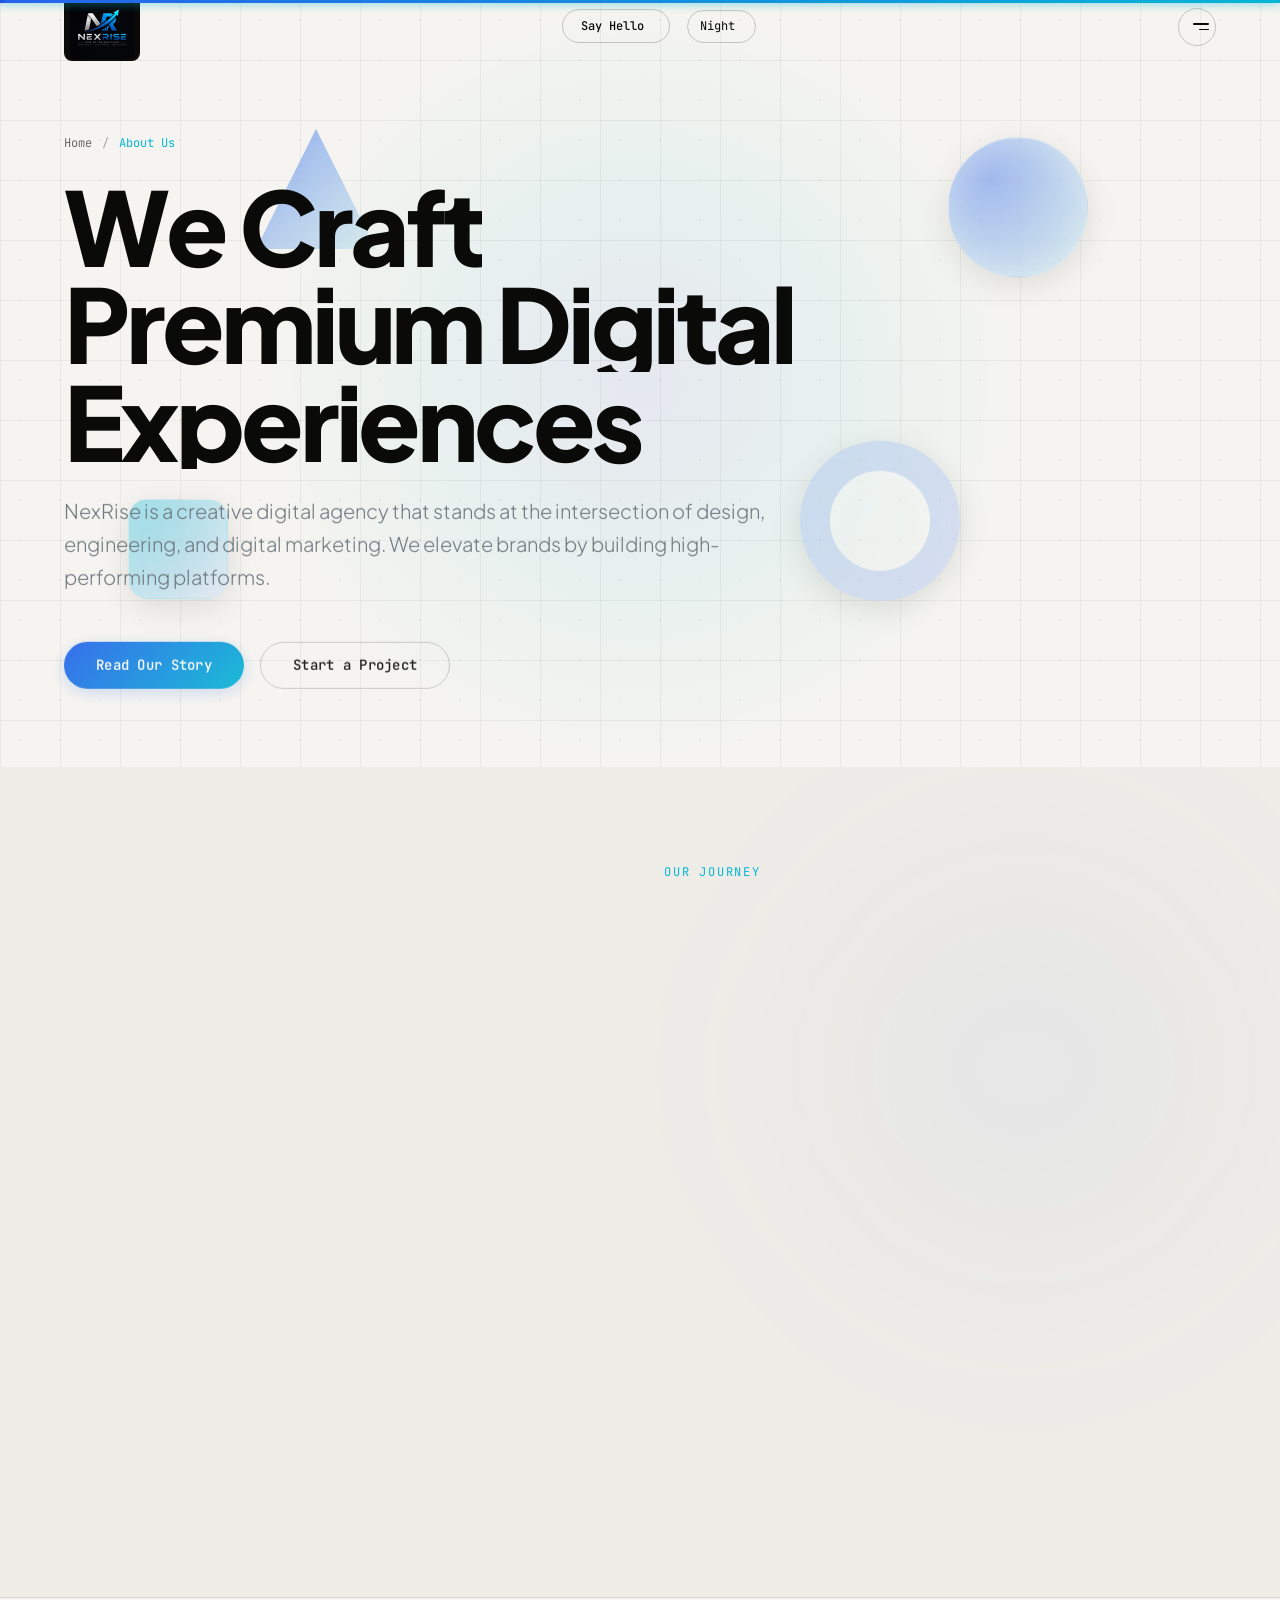
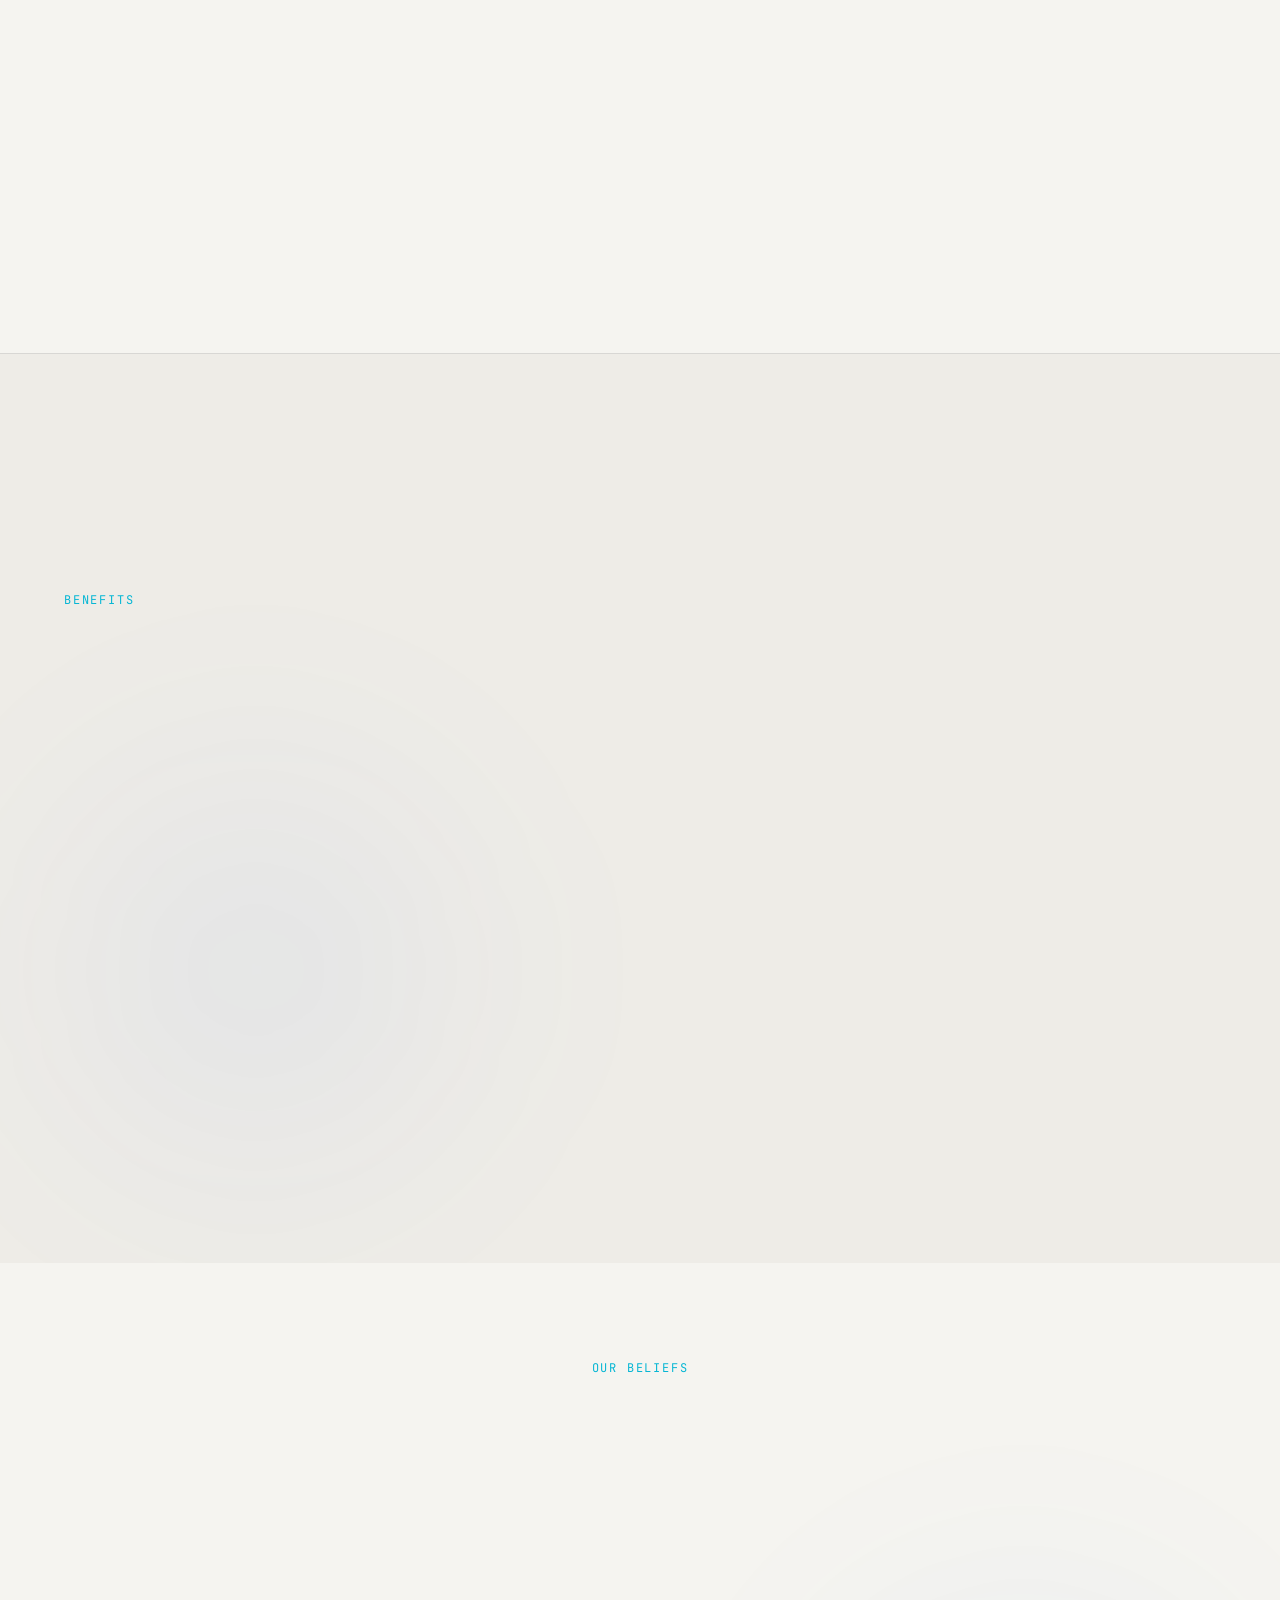
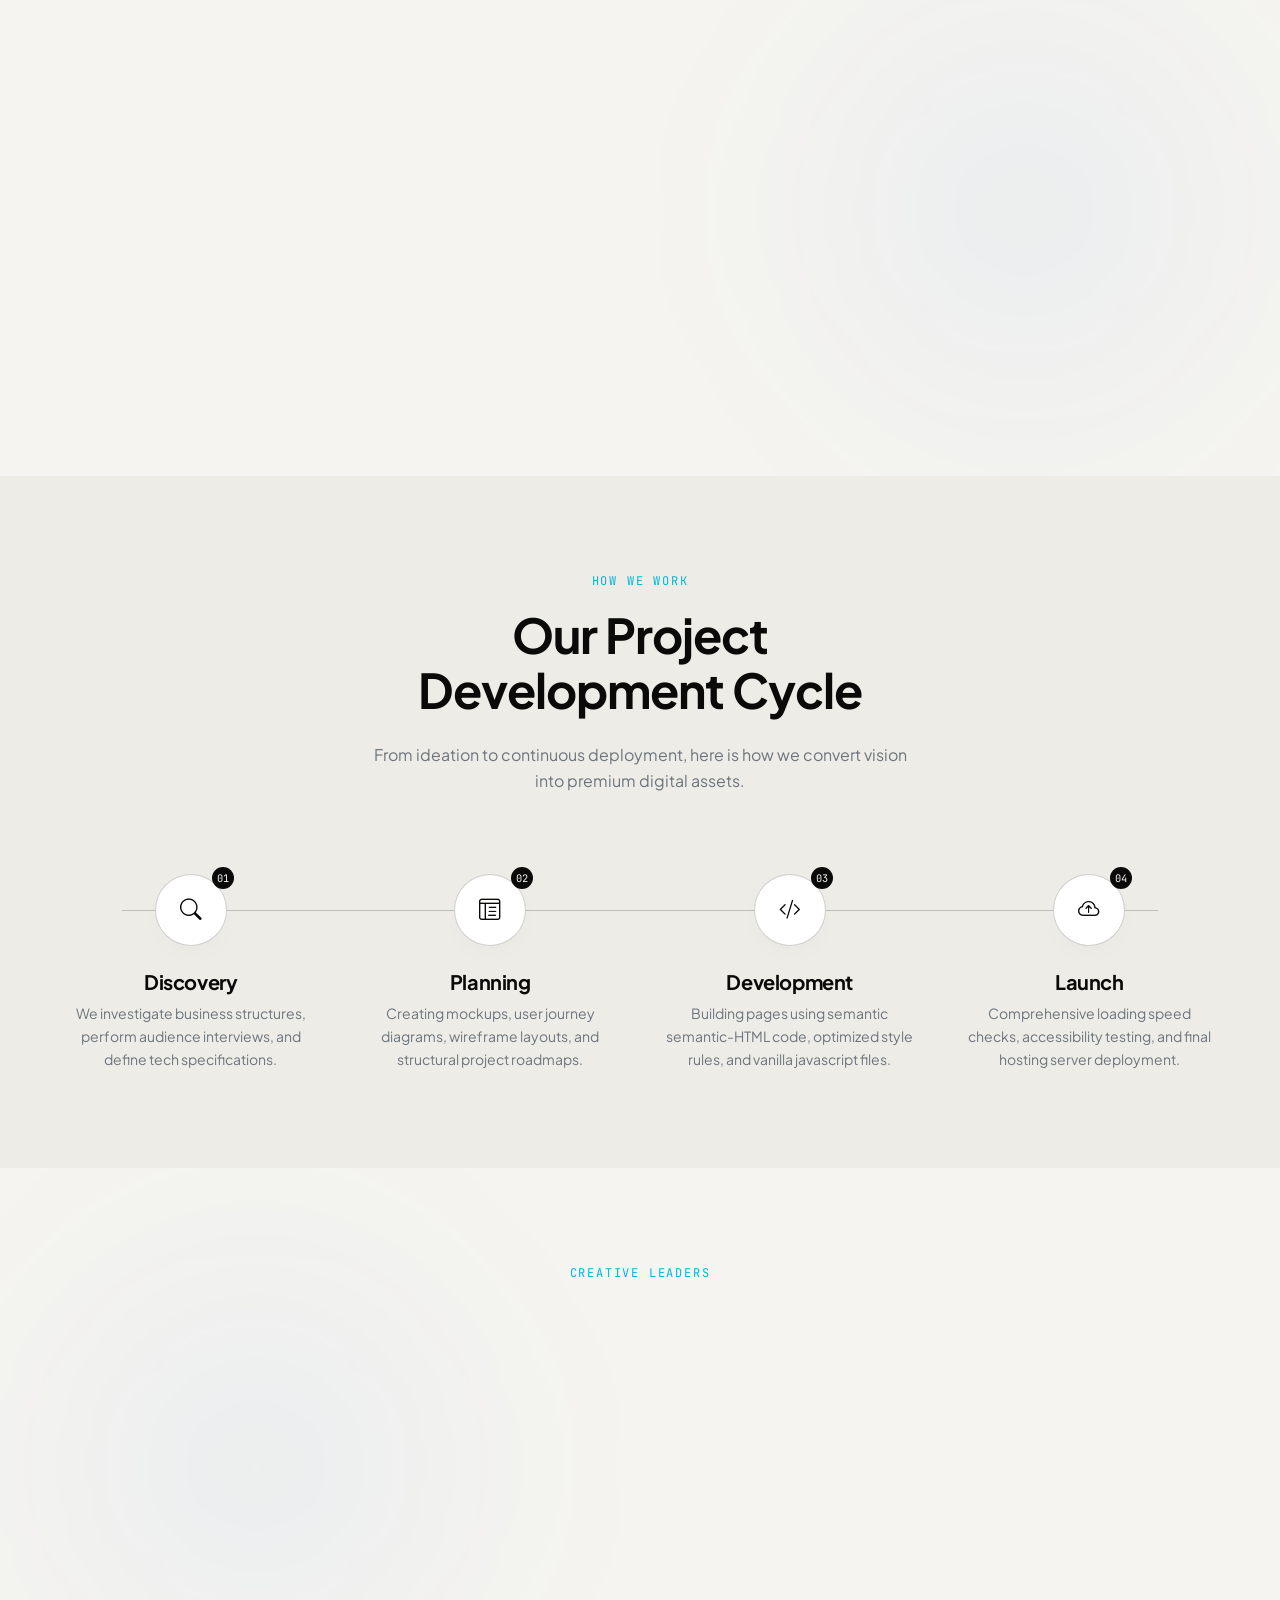
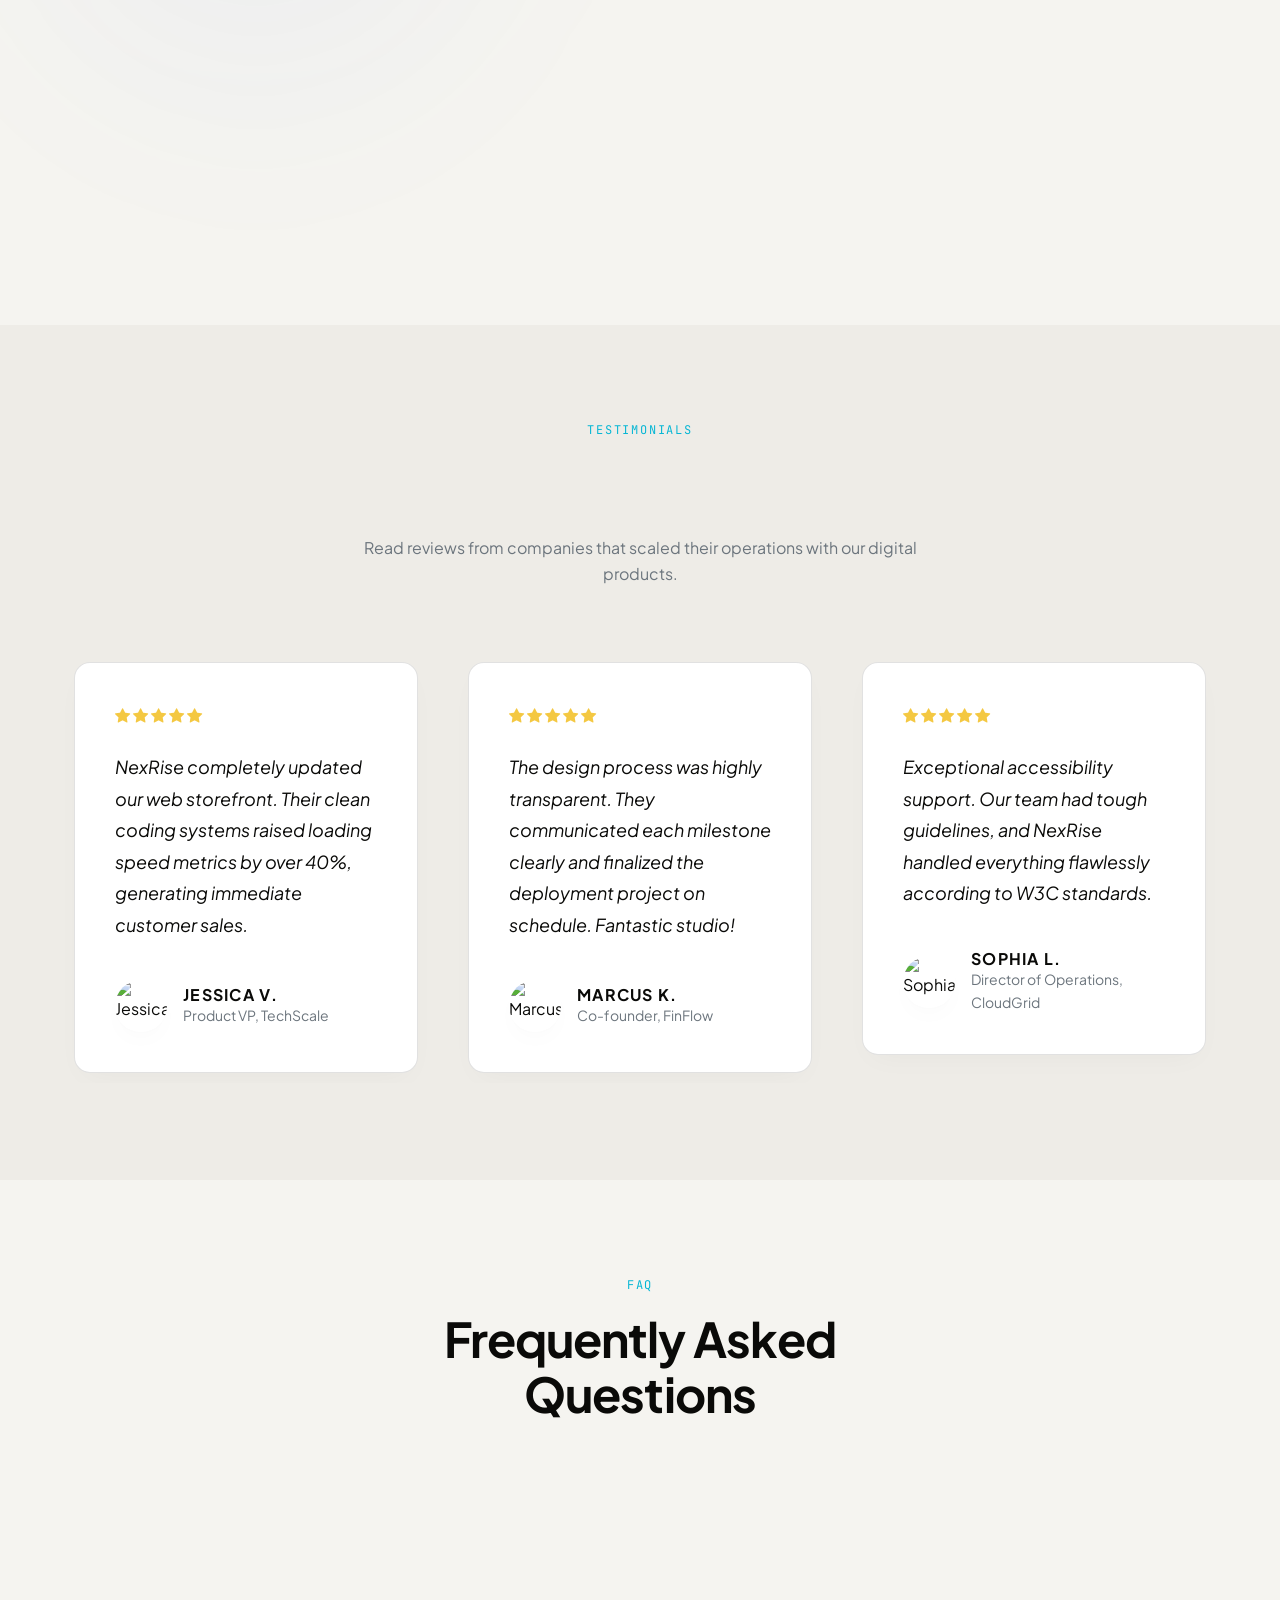
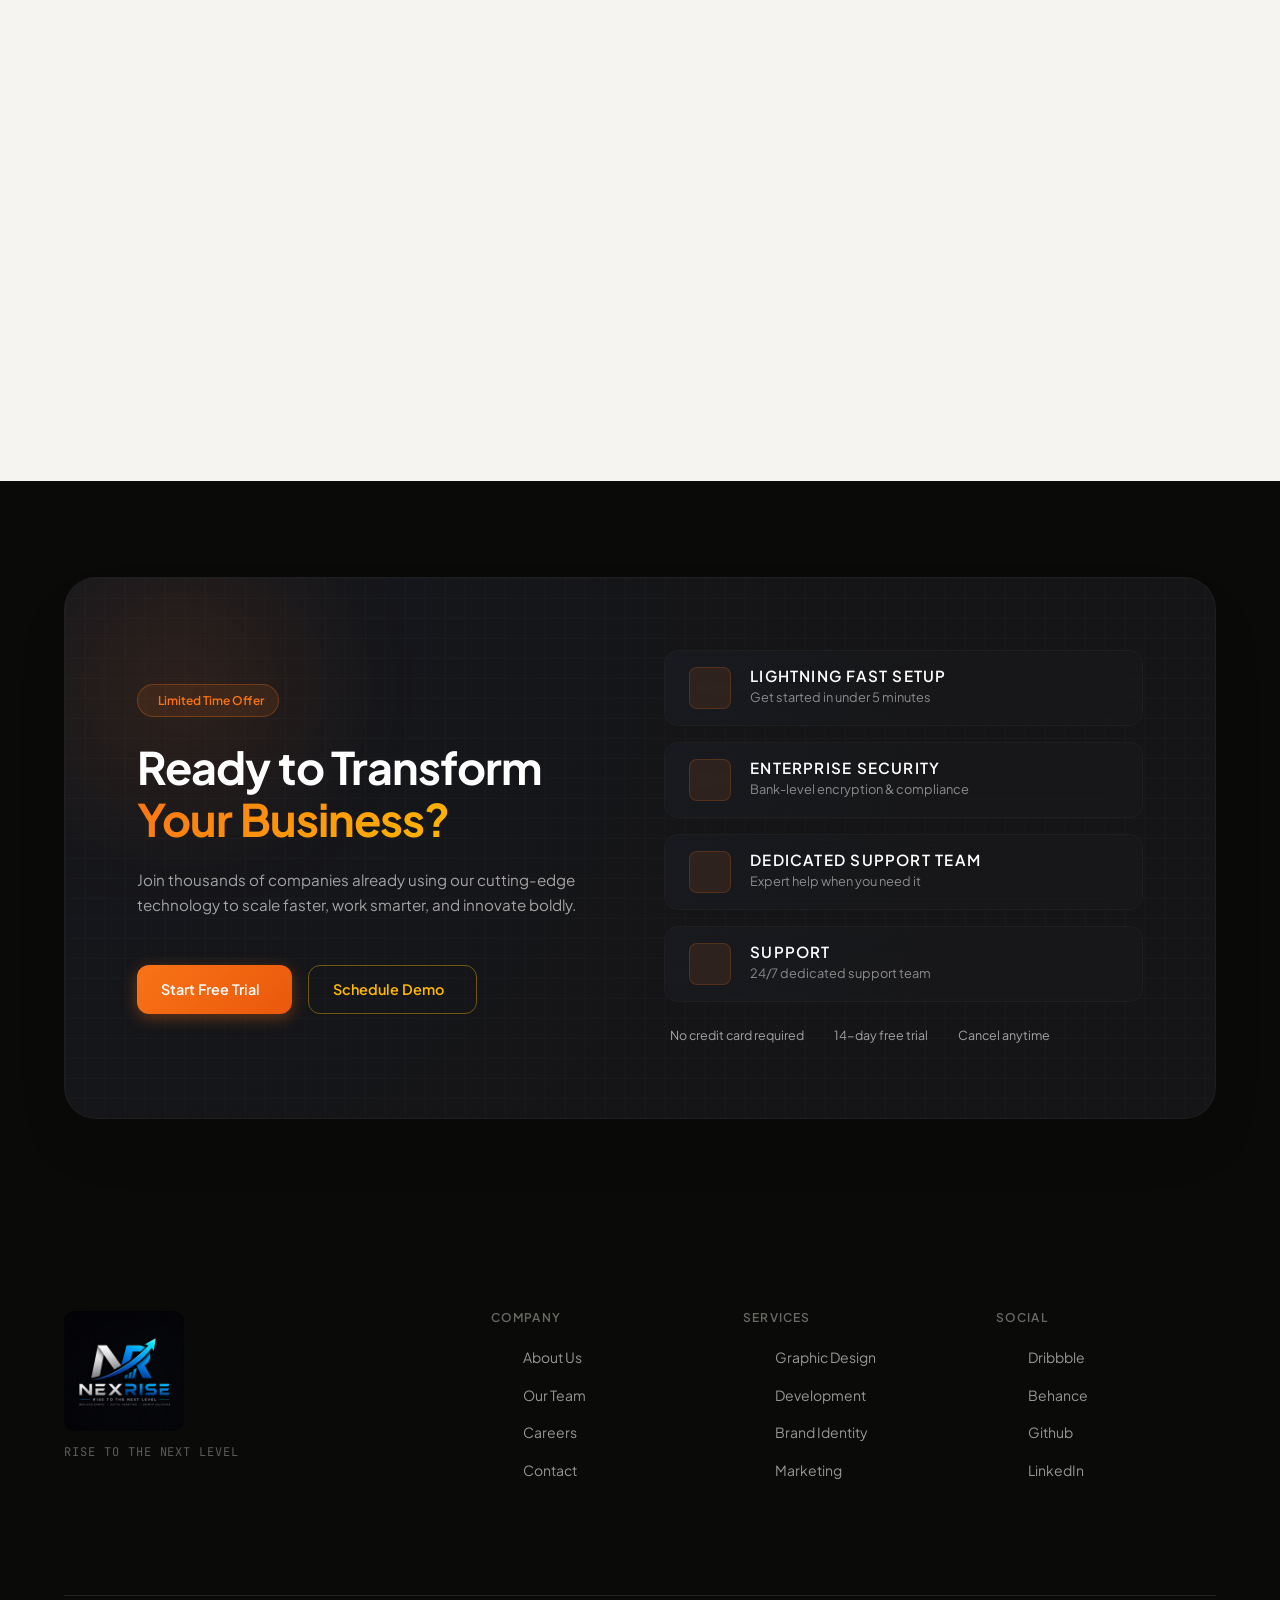
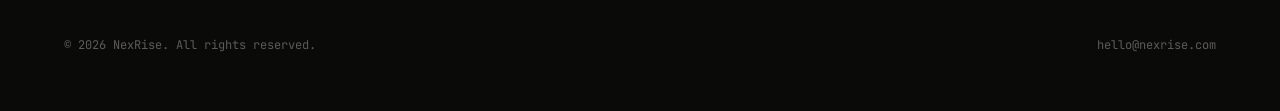
==== commit 0c21d3a9: "Update premium CTA sections, fullscreen nav menu active links, and services methodology layout" ====
--- a/about.html
+++ b/about.html
@@ -102,7 +102,7 @@
           
           <ul class="nav-menu" id="main-nav">
             <!-- Row 1: Home (Active Highlighted) -->
-            <li class="nav-item nav-item--active">
+            <li class="nav-item nav-item--link">
               <a href="index.html" class="nav-item__header">
                 <span class="nav-item__num">/ 01</span>
                 <span class="nav-item__label">Home</span>
@@ -111,7 +111,7 @@
             </li>
             
             <!-- Row 2: About Us -->
-            <li class="nav-item nav-item--link">
+            <li class="nav-item nav-item--active">
               <a href="about.html" class="nav-item__header">
                 <span class="nav-item__num">/ 02</span>
                 <span class="nav-item__label">About Us</span>
--- a/css/animations.css
+++ b/css/animations.css
@@ -230,6 +230,7 @@
   padding: 6rem 0;
   position: relative;
   z-index: 5;
+  background-color: #0a0a08;
 }
 
 .cta-two-col-card {
@@ -713,3 +714,24 @@
   pointer-events: none;
   z-index: 1;
 }
+
+/* Explicit Text Color Overrides for CTA Section (Forcing Dark Theme Contrast on Light/Dark layouts) */
+.premium-agency-cta .cta-ref-heading {
+  color: #ffffff !important;
+}
+
+.premium-agency-cta .cta-ref-description {
+  color: #a3a3a3 !important;
+}
+
+.premium-agency-cta .cta-item-text h4 {
+  color: #ffffff !important;
+}
+
+.premium-agency-cta .cta-item-text p {
+  color: #8c8c8c !important;
+}
+
+.premium-agency-cta .cta-bullet {
+  color: #a3a3a3 !important;
+}
